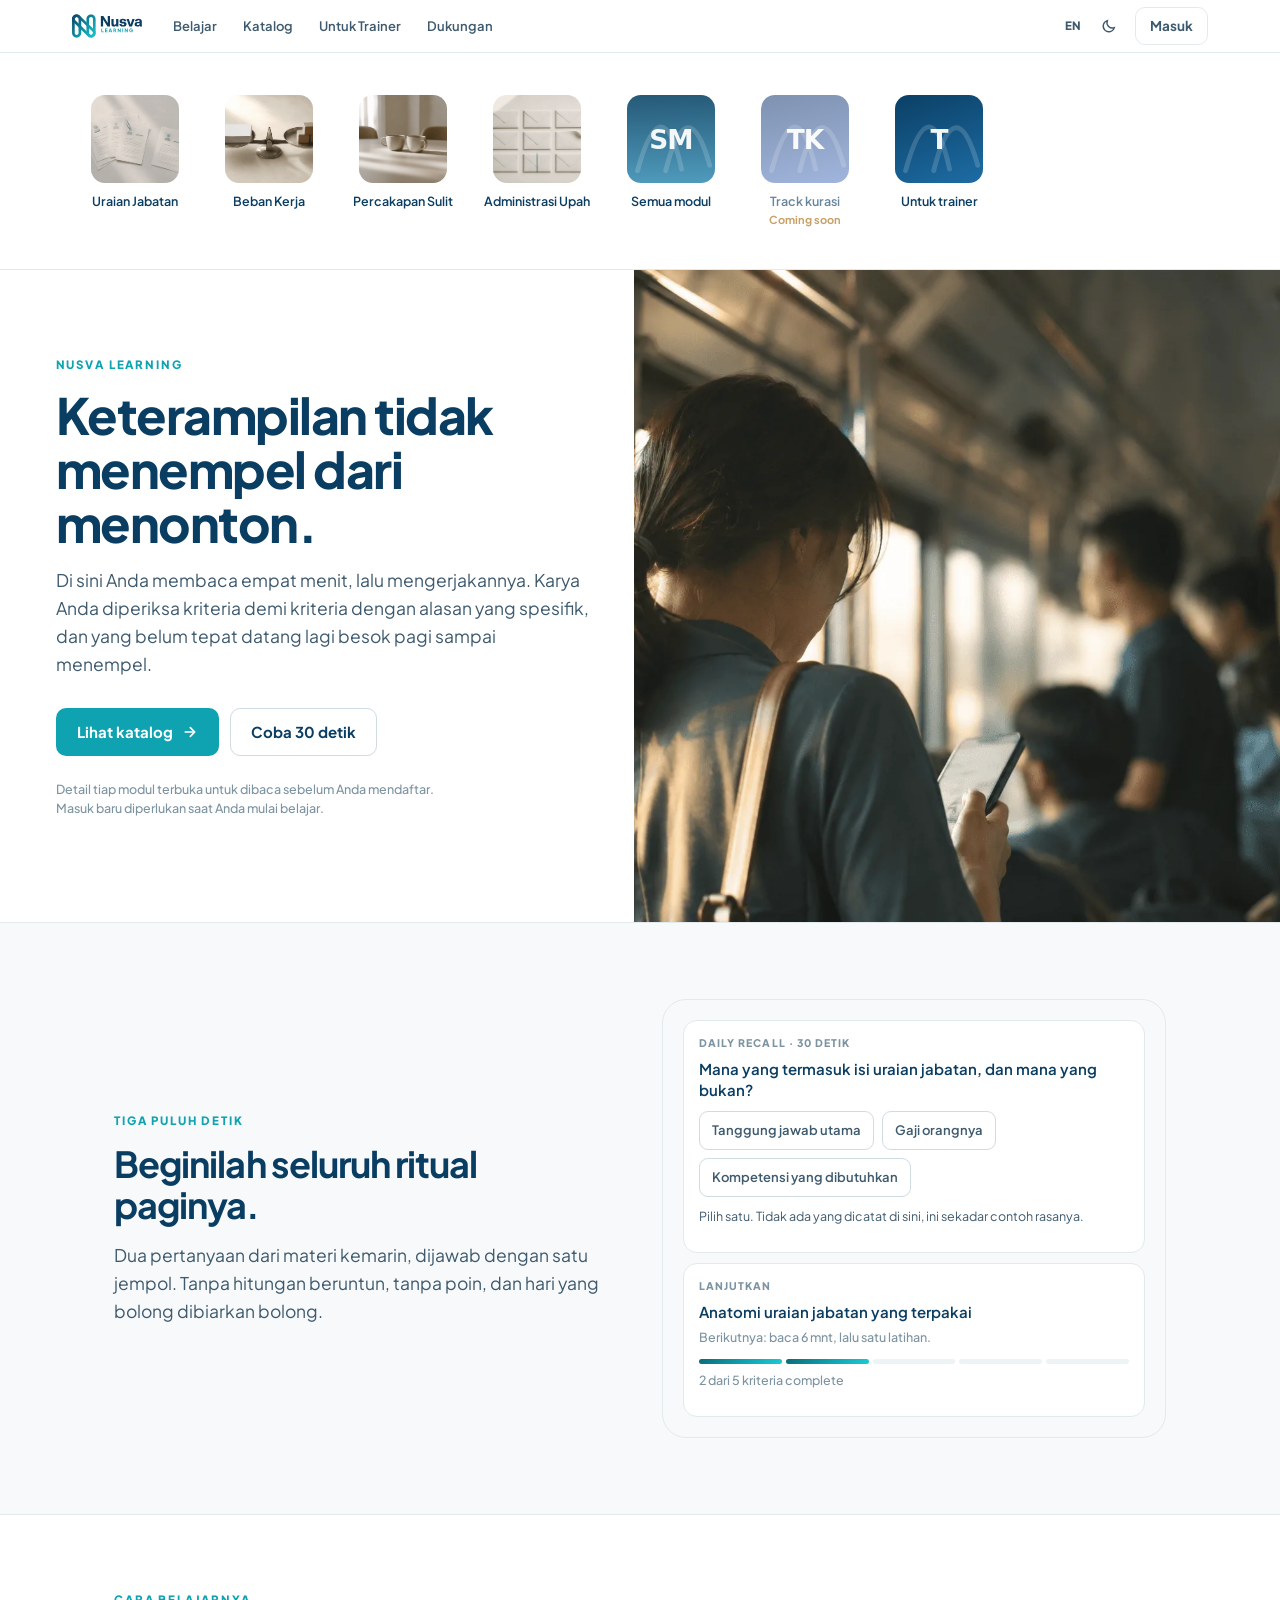
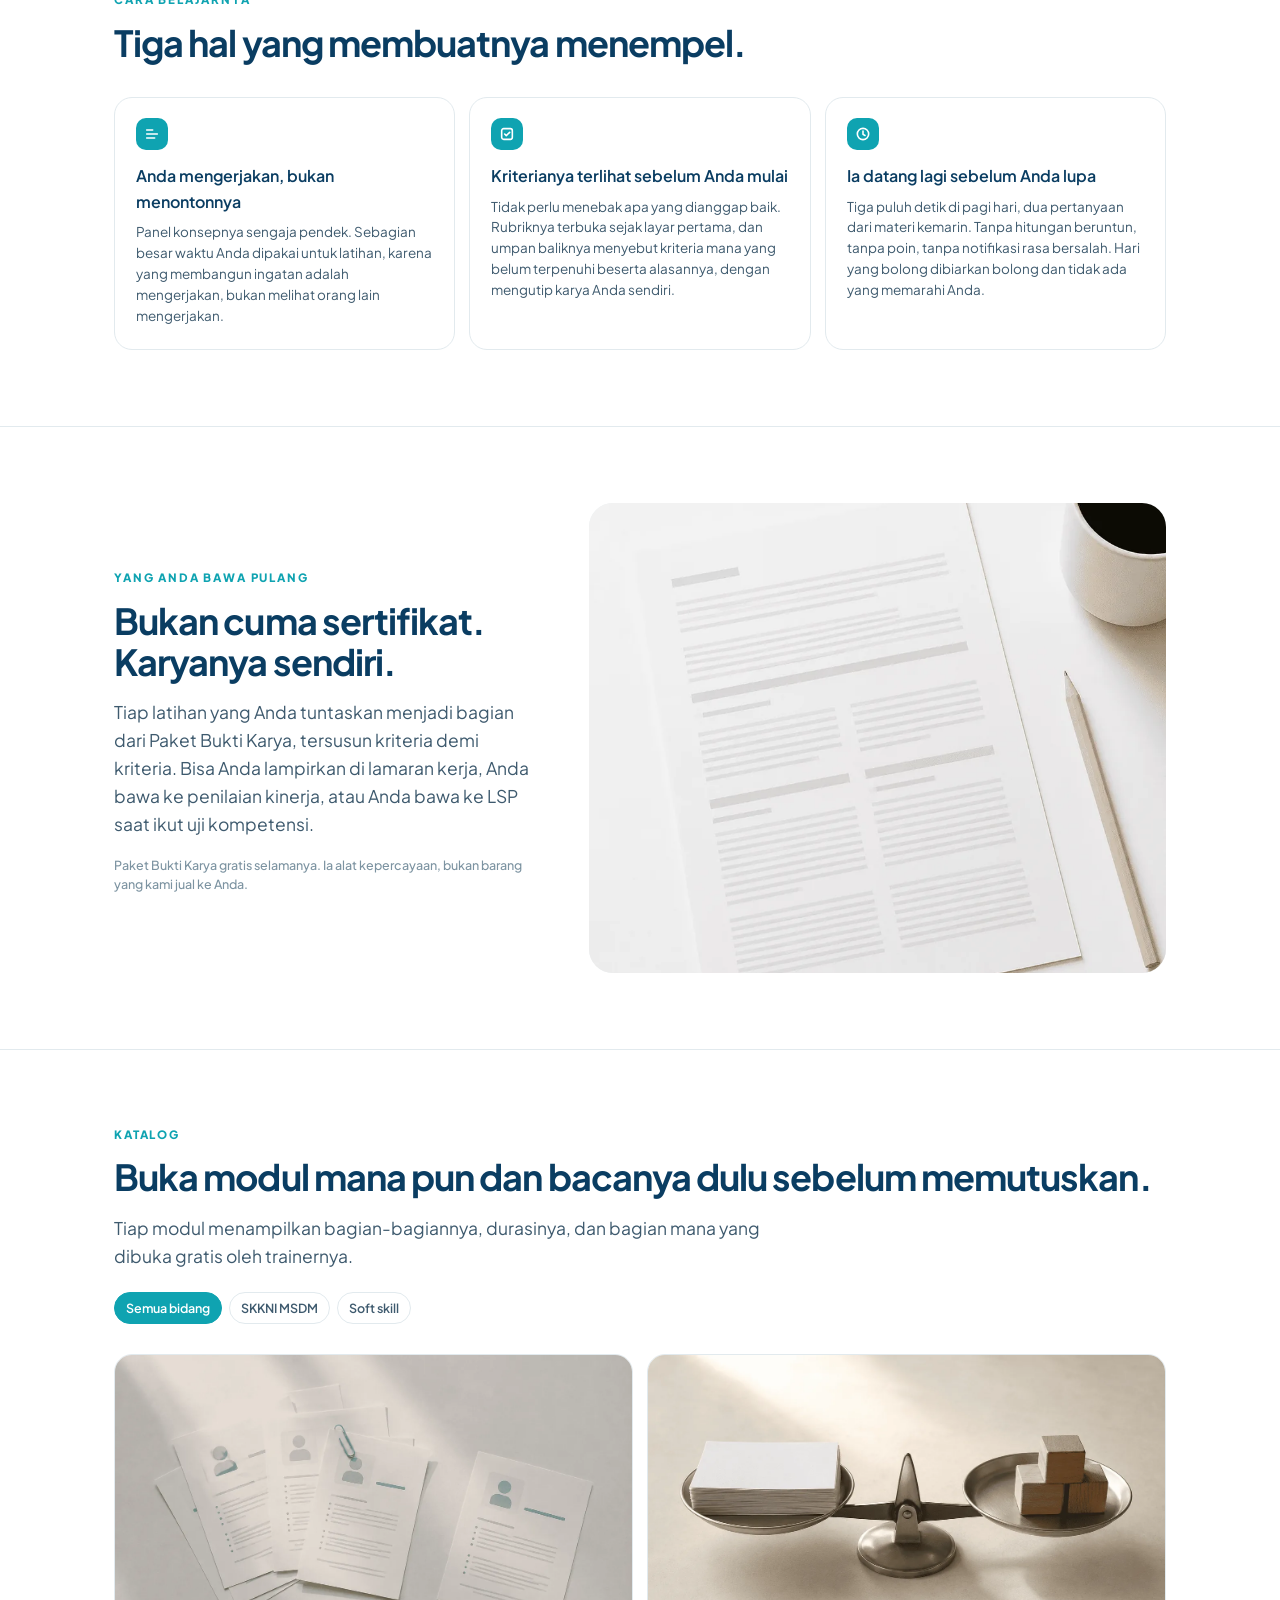
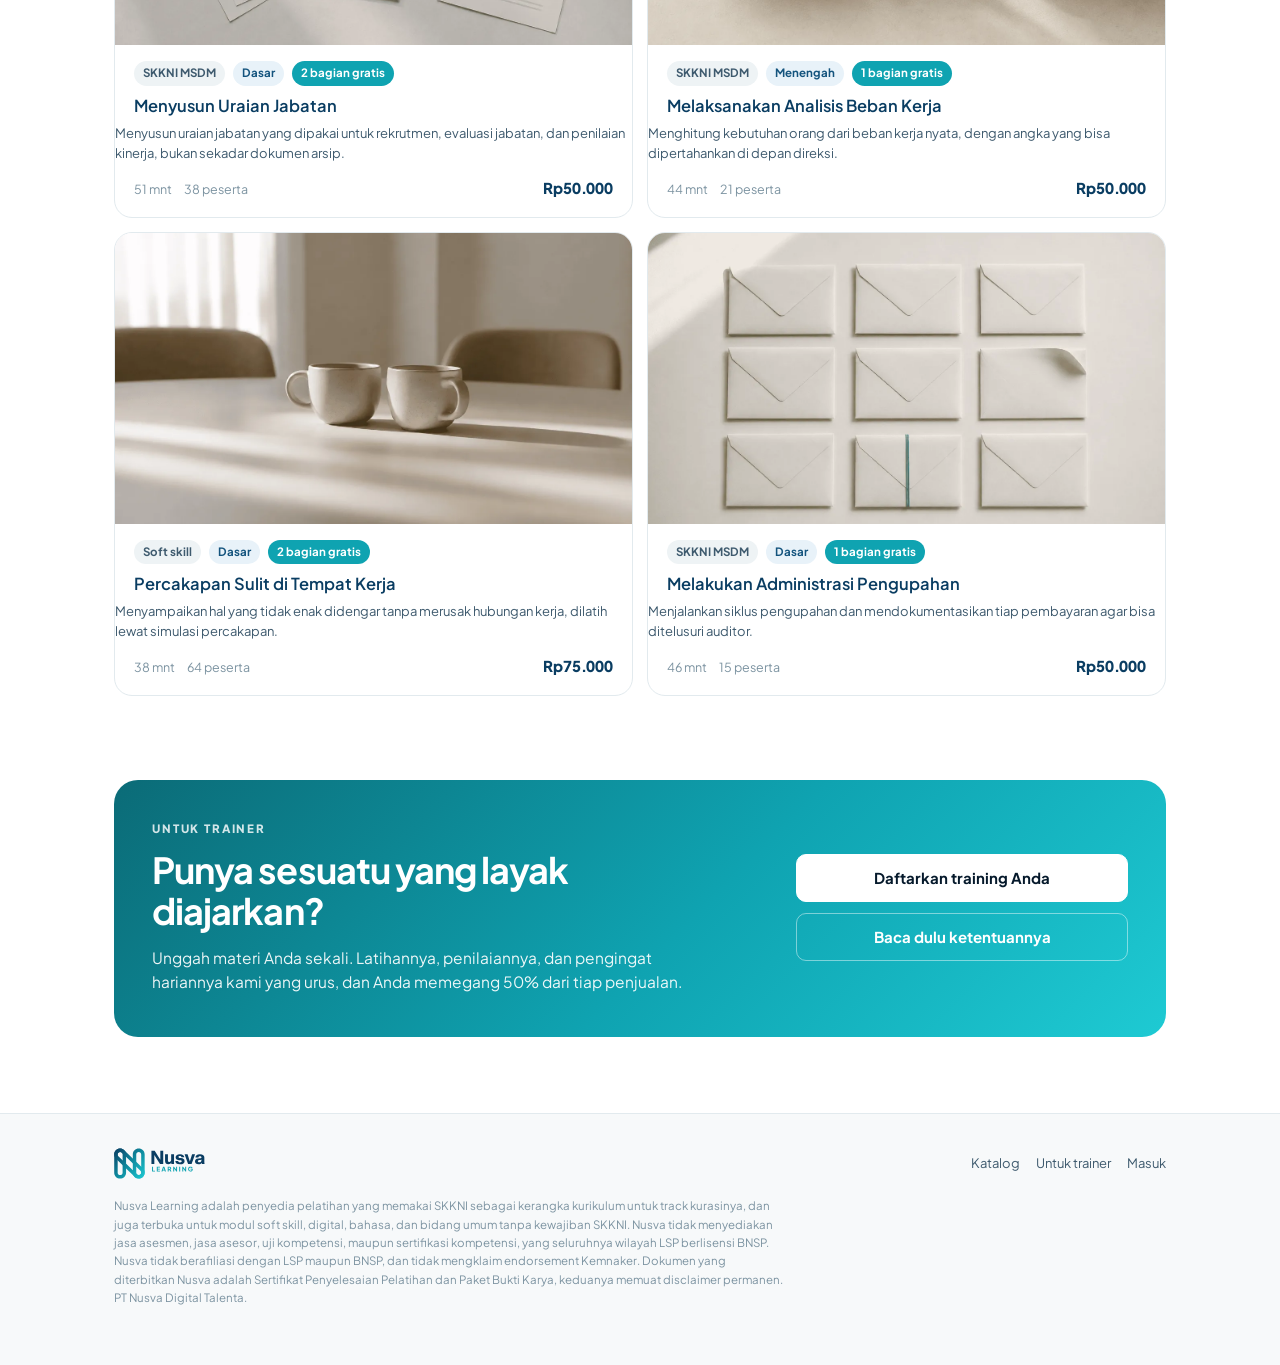
==== index.html @ 9f3d689b "Add files via upload" ====
<!doctype html>
<html lang="id" data-theme="light">
<head>
<meta charset="utf-8">
<meta name="viewport" content="width=device-width,initial-scale=1,viewport-fit=cover">
<title>Nusva Learning · Belajar dengan mengerjakan</title>
<meta name="description" content="Nusva Learning adalah tempat belajar keterampilan kerja dengan cara mengerjakannya. Latihan yang diperiksa per kriteria, pengingat harian, dan portofolio bukti karya yang bisa Anda bawa.">
<meta property="og:title" content="Nusva Learning">
<meta property="og:description" content="Belajar dengan mengerjakan, bukan menonton.">
<meta property="og:type" content="website">
<link rel="icon" href="assets/logo-color.svg">
<link rel="preload" as="font" type="font/woff2" href="assets/fonts/PlusJakartaSans-var.woff2" crossorigin>
<link rel="stylesheet" href="assets/nusva.css">
<style>
html{scroll-behavior:smooth;scroll-padding-top:80px}
section{padding:76px 0;border-top:1px solid var(--border)}
@media (max-width:700px){ section{padding:52px 0} }
.hero{padding:0;border-top:0;overflow:hidden}
.hero .in{display:grid;grid-template-columns:minmax(0,1fr) minmax(0,1.02fr);gap:0;align-items:stretch;
  max-width:none;padding:0}
.herotx{padding:86px 42px 92px;max-width:620px;margin-left:auto;width:100%}
.herofoto{position:relative;min-height:520px}
.herofoto img{position:absolute;inset:0;width:100%;height:100%;object-fit:cover;display:block}
@media (max-width:960px){
  .hero .in{grid-template-columns:1fr}
  .herotx{padding:54px 24px 44px;margin:0;max-width:none}
  .herofoto{min-height:300px;order:-1}
}
@media (max-width:560px){ .herotx{padding:40px 18px 34px} }
h1{max-width:15ch}

/* pita coba rasanya */
.coba{background:var(--surface-2)}
.coba .in{display:grid;grid-template-columns:minmax(0,1fr) minmax(0,1fr);gap:44px;align-items:center}
@media (max-width:900px){ .coba .in{grid-template-columns:1fr;gap:26px} }

/* pita artefak */
.artefak .in{display:grid;grid-template-columns:minmax(0,.85fr) minmax(0,1.15fr);gap:48px;align-items:center}
@media (max-width:900px){ .artefak .in{grid-template-columns:1fr;gap:26px} }
.artefak img{display:block;width:100%;aspect-ratio:5/4;object-fit:cover;object-position:50% 42%;
  max-height:470px;border-radius:var(--r-panel);background:var(--surface-3)}
@media (max-width:900px){ .artefak img{aspect-ratio:16/10;max-height:320px} }
.cta{display:flex;gap:11px;flex-wrap:wrap;margin-top:30px}
.akun{display:flex;gap:9px;align-items:center;font-size:13px;color:var(--ink-2)}
.akun .ini{width:30px;height:30px;border-radius:50%;background:var(--surface-3);color:var(--ink-2);
  display:grid;place-items:center;font-size:11.5px;font-weight:800;flex:none}
.akun .nm{max-width:22ch;overflow:hidden;text-overflow:ellipsis;white-space:nowrap;font-weight:var(--w-body-strong)}
@media (max-width:640px){ .akun .nm{display:none} }

/* kartu ritme di hero */
.demo{background:var(--surface-2);border:1px solid var(--border);border-radius:var(--r-panel);padding:20px}
.dcard{background:var(--surface);border:1px solid var(--border);border-radius:14px;padding:14px 15px;margin-bottom:10px}
.dcard:last-child{margin-bottom:0}
.dcard .lb{display:block;font-size:10.5px;font-weight:800;letter-spacing:.1em;text-transform:uppercase;color:var(--ink-3)}
.dcard .q{display:block;font-size:15px;font-weight:var(--w-subhead);margin-top:6px;line-height:1.4}
.dopt{display:flex;gap:8px;margin-top:11px;flex-wrap:wrap}
.dopt button{border:1px solid var(--border-strong);background:var(--surface);border-radius:9px;
  padding:8px 12px;font-size:13px;font-weight:var(--w-body-strong);color:var(--ink-2);min-height:var(--hit-compact)}
.dopt button[data-st="benar"]{background:var(--success-tint);border-color:var(--success);color:var(--success-deep)}
.dopt button[data-st="salah"]{background:var(--danger-tint);border-color:var(--danger);color:var(--danger-deep)}
.dfb{font-size:12.5px;line-height:1.5;margin-top:10px;color:var(--ink-2)}
.ring{display:flex;gap:4px;margin-top:4px}
.ring i{height:5px;flex:1;border-radius:3px;background:var(--surface-3)}
.ring i.on{background:var(--grad-pasang)}

/* tiga alasan */
.tri{display:grid;grid-template-columns:repeat(3,1fr);gap:14px;margin-top:34px}
@media (max-width:820px){ .tri{grid-template-columns:1fr} }
.tri .card{padding:20px 21px 22px}
.tri h3{margin-bottom:8px}
.tri p{font-size:13.5px;color:var(--ink-2);margin:0;line-height:1.55}
.tri .ic{width:32px;height:32px;border-radius:10px;background:var(--accent);color:#fff;
  display:grid;place-items:center;margin-bottom:13px}
.tri .ic svg{width:16px;height:16px}

/* katalog */
.kat{display:grid;grid-template-columns:repeat(2,1fr);gap:14px;margin-top:30px}
@media (max-width:820px){ .kat{grid-template-columns:1fr} }
a.mod{display:block;text-decoration:none;color:inherit;background:var(--surface);
  border:1px solid var(--border);border-radius:var(--r-card);overflow:hidden;
  transition:border-color .18s ease,transform .18s var(--spring)}
a.mod .gb{display:block;width:100%;aspect-ratio:16/9;object-fit:cover;background:var(--surface-3)}
a.mod > *:not(.gb){margin-left:19px;margin-right:19px}
a.mod .top{margin-top:16px}
a.mod .ft{margin-bottom:17px}
a.mod:hover{border-color:var(--accent);transform:translateY(-2px)}
a.mod .top{display:flex;gap:8px;align-items:center;flex-wrap:wrap;margin-bottom:9px}
a.mod h3{font-size:16.5px;font-weight:var(--w-subhead);line-height:1.35}
a.mod .rk{font-size:13px;color:var(--ink-2);margin:7px 0 0;line-height:1.5}
a.mod .ft{display:flex;gap:12px;align-items:baseline;margin-top:13px;font-size:12.5px;color:var(--ink-3)}
a.mod .ft .hrg{margin-left:auto;font-size:15px;font-weight:800;color:var(--ink);letter-spacing:-.01em}
.filter{display:flex;gap:7px;flex-wrap:wrap;margin-top:22px}
.filter button[aria-pressed="true"]{background:var(--accent);border-color:var(--accent);color:#fff}

/* pita trainer */
.pita{background:var(--grad-pasang);color:#fff;border-radius:var(--r-panel);padding:40px 38px 42px;
  display:grid;grid-template-columns:1.3fr .7fr;gap:28px;align-items:center}
@media (max-width:820px){ .pita{grid-template-columns:1fr;padding:30px 24px 32px} }
.pita h2{color:#fff;margin-top:10px;max-width:20ch}
.pita p{color:rgba(255,255,255,.92);font-size:15.5px;line-height:1.6;margin:14px 0 0;max-width:52ch}
.pita .eyebrow{color:rgba(255,255,255,.82)}
.pita .btn-secondary{background:#fff;border-color:#fff;color:var(--samudra-900)}
.pita .btn-quiet{border-color:rgba(255,255,255,.45);color:#fff}
</style>
</head>
<body>

<header id="nav"></header>
<div id="rail"></div>

<main>

<section class="hero">
  <div class="in">
    <div class="herotx">
      <span class="eyebrow" data-en="Nusva Learning">Nusva Learning</span>
      <h1 data-en="You do not learn a skill by watching one.">Keterampilan tidak menempel dari menonton.</h1>
      <p class="sub" data-en="Here you read four minutes, then you do the work. Your submission is checked criterion by criterion with a specific reason, and what you got wrong comes back tomorrow morning until it sticks.">Di sini Anda membaca empat menit, lalu mengerjakannya. Karya Anda diperiksa kriteria demi kriteria dengan alasan yang spesifik, dan yang belum tepat datang lagi besok pagi sampai menempel.</p>
      <div class="cta">
        <a class="btn btn-primary" href="#katalog">
          <span data-en="Browse the catalogue">Lihat katalog</span>
          <svg viewBox="0 0 24 24" fill="none" stroke="currentColor" stroke-width="2.6" stroke-linecap="round" stroke-linejoin="round"><path d="M5 12h13"/><path d="M12.5 5.5L19 12l-6.5 6.5"/></svg>
        </a>
        <a class="btn btn-secondary" href="#coba" data-en="Try it in 30 seconds">Coba 30 detik</a>
      </div>
      <p class="cap" style="margin-top:24px;max-width:46ch" data-en="Detail of every module is open to read before you sign up. Signing in is only needed when you start learning.">Detail tiap modul terbuka untuk dibaca sebelum Anda mendaftar. Masuk baru diperlukan saat Anda mulai belajar.</p>
    </div>
    <div class="herofoto">
      <img src="assets/foto/hero-beranda.webp" width="1536" height="1024" fetchpriority="high"
           alt="Seorang peserta membuka Nusva Learning di kereta komuter pagi hari">
    </div>
  </div>
</section>

<section class="coba" id="coba">
  <div class="wrap in">
    <div>
      <span class="eyebrow" data-en="Thirty seconds">Tiga puluh detik</span>
      <h2 data-en="This is the whole morning ritual.">Beginilah seluruh ritual paginya.</h2>
      <p class="sub" data-en="Two questions from what you read yesterday, answered with one thumb. No streaks, no points, and a blank day stays blank.">Dua pertanyaan dari materi kemarin, dijawab dengan satu jempol. Tanpa hitungan beruntun, tanpa poin, dan hari yang bolong dibiarkan bolong.</p>
    </div>
    <aside class="demo" aria-label="Contoh sapaan pagi">
      <div class="dcard">
        <span class="lb" data-en="Daily recall · 30 seconds">Daily recall · 30 detik</span>
        <span class="q" data-en="Which one belongs in a job description, and which one does not?">Mana yang termasuk isi uraian jabatan, dan mana yang bukan?</span>
        <div class="dopt">
          <button data-i="0" data-en="Main responsibilities">Tanggung jawab utama</button>
          <button data-i="1" data-en="The person salary">Gaji orangnya</button>
          <button data-i="2" data-en="Required competencies">Kompetensi yang dibutuhkan</button>
        </div>
        <p class="dfb" id="fb" data-en="Pick one. Nothing here is recorded; this is just a taste.">Pilih satu. Tidak ada yang dicatat di sini, ini sekadar contoh rasanya.</p>
      </div>
      <div class="dcard">
        <span class="lb" data-en="Continue">Lanjutkan</span>
        <span class="q" data-en="Anatomy of a job description that gets used">Anatomi uraian jabatan yang terpakai</span>
        <p class="cap" style="margin-top:6px" data-en="Next: 6 min reading, then one exercise.">Berikutnya: baca 6 mnt, lalu satu latihan.</p>
        <div class="ring" aria-hidden="true"><i class="on"></i><i class="on"></i><i></i><i></i><i></i></div>
        <p class="cap" style="margin-top:7px" data-en="2 of 5 criteria complete">2 dari 5 kriteria complete</p>
      </div>
    </aside>
  </div>
</section>

<section id="cara">
  <div class="wrap">
    <span class="eyebrow" data-en="How it works">Cara belajarnya</span>
    <h2 data-en="Three things that make it stick.">Tiga hal yang membuatnya menempel.</h2>
    <div class="tri">
      <div class="card">
        <div class="ic"><svg viewBox="0 0 24 24" fill="none" stroke="currentColor" stroke-width="2.4" stroke-linecap="round" stroke-linejoin="round"><path d="M4 6h9"/><path d="M4 12h16"/><path d="M4 18h12"/></svg></div>
        <h3 data-en="You do the work, not watch it">Anda mengerjakan, bukan menontonnya</h3>
        <p data-en="The concept panel is short on purpose. Most of your time goes to the exercise, because doing is what builds the memory, not watching someone else do it.">Panel konsepnya sengaja pendek. Sebagian besar waktu Anda dipakai untuk latihan, karena yang membangun ingatan adalah mengerjakan, bukan melihat orang lain mengerjakan.</p>
      </div>
      <div class="card">
        <div class="ic"><svg viewBox="0 0 24 24" fill="none" stroke="currentColor" stroke-width="2.4" stroke-linecap="round" stroke-linejoin="round"><rect x="4" y="4" width="16" height="16" rx="3"/><path d="M8.5 12l2.4 2.4L16 9.5"/></svg></div>
        <h3 data-en="You see the criteria before you start">Kriterianya terlihat sebelum Anda mulai</h3>
        <p data-en="No guessing what counts as good. The rubric is open from the first screen, and the feedback tells you which criterion is not met yet and why, quoting your own work.">Tidak perlu menebak apa yang dianggap baik. Rubriknya terbuka sejak layar pertama, dan umpan baliknya menyebut kriteria mana yang belum terpenuhi beserta alasannya, dengan mengutip karya Anda sendiri.</p>
      </div>
      <div class="card">
        <div class="ic"><svg viewBox="0 0 24 24" fill="none" stroke="currentColor" stroke-width="2.4" stroke-linecap="round" stroke-linejoin="round"><circle cx="12" cy="12" r="8.5"/><path d="M12 7.5v5l3 1.8"/></svg></div>
        <h3 data-en="It comes back before you forget">Ia datang lagi sebelum Anda lupa</h3>
        <p data-en="Thirty seconds in the morning, two questions from yesterday. No streaks, no points, no guilt notifications. A blank day stays blank and nothing scolds you.">Tiga puluh detik di pagi hari, dua pertanyaan dari materi kemarin. Tanpa hitungan beruntun, tanpa poin, tanpa notifikasi rasa bersalah. Hari yang bolong dibiarkan bolong dan tidak ada yang memarahi Anda.</p>
      </div>
    </div>
  </div>
</section>

<section class="artefak">
  <div class="wrap in">
    <div>
      <span class="eyebrow" data-en="What you take with you">Yang Anda bawa pulang</span>
      <h2 data-en="Not a certificate alone. The work itself.">Bukan cuma sertifikat. Karyanya sendiri.</h2>
      <p class="sub" data-en="Every exercise you finish becomes part of an Evidence Portfolio, arranged criterion by criterion. You can attach it to a job application, bring it to a performance review, or take it to an LSP when you sit for competency assessment.">Tiap latihan yang Anda tuntaskan menjadi bagian dari Paket Bukti Karya, tersusun kriteria demi kriteria. Bisa Anda lampirkan di lamaran kerja, Anda bawa ke penilaian kinerja, atau Anda bawa ke LSP saat ikut uji kompetensi.</p>
      <p class="cap" style="margin-top:18px;max-width:46ch" data-en="The portfolio is free forever. It is a trust instrument, not a product we sell you.">Paket Bukti Karya gratis selamanya. Ia alat kepercayaan, bukan barang yang kami jual ke Anda.</p>
    </div>
    <img src="assets/foto/artefak.webp" width="900" height="1200" loading="lazy"
         alt="Satu dokumen hasil latihan tercetak di atas meja">
  </div>
</section>

<section id="katalog">
  <div class="wrap">
    <span class="eyebrow" data-en="Catalogue">Katalog</span>
    <h2 data-en="Open any module and read it before you decide.">Buka modul mana pun dan bacanya dulu sebelum memutuskan.</h2>
    <p class="sub" data-en="Every module shows its parts, its length, and which parts the trainer opened for free.">Tiap modul menampilkan bagian-bagiannya, durasinya, dan bagian mana yang dibuka gratis oleh trainernya.</p>
    <div class="filter" id="filter"></div>
    <div class="kat" id="kat"></div>
  </div>
</section>

<section id="trainer" style="border-top:0;padding-top:8px">
  <div class="wrap">
    <div class="pita">
      <div>
        <span class="eyebrow" data-en="For trainers">Untuk trainer</span>
        <h2 data-en="Have something worth teaching?">Punya sesuatu yang layak diajarkan?</h2>
        <p data-en="Upload your material once. The exercises, the marking, and the daily reminders are ours to handle, and you keep 50% of every sale.">Unggah materi Anda sekali. Latihannya, penilaiannya, dan pengingat hariannya kami yang urus, dan Anda memegang 50% dari tiap penjualan.</p>
      </div>
      <div class="cta" style="margin-top:0;flex-direction:column;align-items:stretch">
        <a class="btn btn-secondary" href="masuk.html?peran=trainer&amp;next=trainer/modul.html" data-en="Register your training">Daftarkan training Anda</a>
        <a class="btn btn-quiet" href="trainer.html" data-en="Read the details first">Baca dulu ketentuannya</a>
      </div>
    </div>
  </div>
</section>

</main>

<footer class="site">
  <div class="wrap">
    <div class="fnav">
      <a class="lockup" href="index.html" aria-label="Nusva Learning">
        <img class="c" src="assets/logo-color.svg" alt="Nusva Learning">
        <img class="w" src="assets/logo-white.svg" alt="Nusva Learning">
      </a>
      <span class="sp"></span>
      <a href="#katalog" data-en="Catalogue">Katalog</a>
      <a href="trainer.html" data-en="For trainers">Untuk trainer</a>
      <a href="masuk.html" data-en="Sign in">Masuk</a>
    </div>
    <p class="legal" data-en="Nusva Learning is a training provider using SKKNI as a curriculum framework for its curated tracks, and is also open to soft skill, digital, language, and general modules with no SKKNI obligation. Nusva does not provide assessment services, assessors, competency testing, or competency certification, all of which belong to BNSP licensed LSPs. Nusva is not affiliated with any LSP or with BNSP, and claims no Kemnaker endorsement. Documents issued by Nusva are a Training Completion Certificate and an Evidence Portfolio, both carrying a permanent disclaimer. PT Nusva Digital Talenta.">Nusva Learning adalah penyedia pelatihan yang memakai SKKNI sebagai kerangka kurikulum untuk track kurasinya, dan juga terbuka untuk modul soft skill, digital, bahasa, dan bidang umum tanpa kewajiban SKKNI. Nusva tidak menyediakan jasa asesmen, jasa asesor, uji kompetensi, maupun sertifikasi kompetensi, yang seluruhnya wilayah LSP berlisensi BNSP. Nusva tidak berafiliasi dengan LSP maupun BNSP, dan tidak mengklaim endorsement Kemnaker. Dokumen yang diterbitkan Nusva adalah Sertifikat Penyelesaian Pelatihan dan Paket Bukti Karya, keduanya memuat disclaimer permanen. PT Nusva Digital Talenta.</p>
  </div>
</footer>

<script type="module">
import { pasangKepala, pasangAkun, T, rp, nf, KATALOG } from './assets/app.js';
import { pasangNav, pasangRail } from './assets/nav.js';
import { sampulCadangan } from './assets/sampul.js';

pasangNav({ prefix:'' });
pasangKepala();
pasangAkun(document.getElementById('aakun'));

/* rail jajaran: modul teratas plus jalur yang belum jadi, ditandai jujur */
function gambarRail(){
  pasangRail('rail', KATALOG.slice(0,4).map(m => ({
    h:'modul.html?m='+m.slug, judul:m.pendek||m.judul,
    gambar:'<img src="'+(m.sampul||sampulCadangan(m.judul,m.slug,180,180))+'" alt="">'
  })).concat([
    { h:'index.html#katalog', judul:T('Semua modul','All modules'),
      gambar:'<img src="'+sampulCadangan('Semua Modul','katalog',180,180)+'" alt="">' },
    { h:'#', judul:T('Track kurasi','Curated tracks'), tag:'Coming soon', soon:true,
      gambar:'<img src="'+sampulCadangan('Track Kurasi','track',180,180)+'" alt="">' },
    { h:'trainer.html', judul:T('Untuk trainer','For trainers'),
      gambar:'<img src="'+sampulCadangan('Untuk Trainer','trainer',180,180)+'" alt="">' }
  ]), '');
}

/* ---------- contoh retrieval di hero ---------- */
const BENAR=[0,2];
document.querySelectorAll('.dopt button').forEach(b=>{
  b.addEventListener('click',()=>{
    const i=+b.dataset.i, ok=BENAR.includes(i);
    b.dataset.st = ok ? 'benar' : 'salah';
    document.getElementById('fb').textContent = ok
      ? T('Tepat. Uraian jabatan menjelaskan pekerjaannya, bukan orangnya.',
          'Right. A job description describes the job, not the person.')
      : T('Belum. Gaji melekat pada orang dan struktur upah, bukan pada uraian jabatannya.',
          'Not yet. Salary attaches to the person and the pay structure, not to the job description.');
  });
});

/* ---------- katalog ---------- */
let saring='semua';
const bidangUnik=()=>['semua',...new Set(KATALOG.map(m=>m.bidang))];
function gambarFilter(){
  const box=document.getElementById('filter'); box.innerHTML='';
  bidangUnik().forEach(b=>{
    const el=document.createElement('button');
    el.className='chip'; el.setAttribute('aria-pressed',String(b===saring));
    el.textContent = b==='semua' ? T('Semua bidang','All fields') : b;
    el.onclick=()=>{ saring=b; gambarFilter(); gambarKatalog(); };
    box.appendChild(el);
  });
}
function gambarKatalog(){
  const box=document.getElementById('kat'); box.innerHTML='';
  KATALOG.filter(m=>saring==='semua'||m.bidang===saring).forEach(m=>{
    const buka=m.bagian.filter(b=>b.buka).length;
    const a=document.createElement('a');
    a.className='mod'; a.href='modul.html?m='+m.slug;
    a.innerHTML=
      '<img class="gb" alt="" src="'+(m.sampul||sampulCadangan(m.judul,m.slug,640,400))+'">'+
      '<span class="top">'+
        '<span class="badge mut">'+m.bidang+'</span>'+
        '<span class="badge info">'+m.tingkat+'</span>'+
        (buka?'<span class="badge acc">'+T(buka+' bagian gratis',buka+' free parts')+'</span>':'')+
      '</span>'+
      '<h3></h3><p class="rk"></p>'+
      '<span class="ft"><span>'+nf(m.menit)+' '+T('mnt','min')+'</span>'+
      '<span>'+nf(m.peserta)+' '+T('peserta','learners')+'</span>'+
      '<span class="hrg num">'+rp(m.harga)+'</span></span>';
    a.querySelector('h3').textContent=m.judul;
    a.querySelector('.rk').textContent=m.ringkas;
    box.appendChild(a);
  });
}
document.addEventListener('nusva:bahasa',()=>{ gambarFilter(); gambarKatalog(); gambarRail(); });
gambarFilter(); gambarKatalog(); gambarRail();
</script>
</body>
</html>
---- assets/nusva.css ----
/* NUSVA Learning · lapisan bersama
   Token mengikuti Nusva Design System v1.2, aksen produk Learning (Laguna).
   Komponen hanya boleh mengonsumsi token semantik di bawah ini. */

@font-face{
  font-family:'Plus Jakarta Sans';
  font-style:normal;
  font-weight:200 800;
  font-display:swap;
  src:url('fonts/PlusJakartaSans-var.woff2') format('woff2');
}

:root{
  --samudra-500:#0A3D62;--samudra-900:#05192B;--laguna-500:#0FA3B1;--kristal-500:#1ECAD3;
  --bg:#FFFFFF;--surface:#FFFFFF;--surface-2:#F7F9FA;--surface-3:#EEF3F5;
  --border:#E2EAEE;--border-strong:#CFDCE2;--ink:#0A3D62;--ink-2:#3E5A6E;--ink-3:#7C93A1;
  --focus:#14A7B0;--accent:#0FA3B1;
  --success:#1E9E6A;--success-tint:#E7F6EF;--success-deep:#15784F;
  --warning:#D9920E;--warning-tint:#FDF3E0;--warning-deep:#A8680C;
  --danger:#C8382F;--danger-tint:#FBECEA;--danger-deep:#A93A2D;
  --info:#1E6FA8;--info-tint:#E8F2F9;--info-deep:#14547E;

  --w-heading:650;--w-subhead:600;--w-body-strong:600;--w-caption:500;--ls-heading:-.015em;
  --fs-ui:15px;--lh-ui:1.6;
  --r-control:10px;--r-field:12px;--r-card:18px;--r-panel:24px;
  --hit-min:44px;--hit-compact:36px;
  --spring:cubic-bezier(.30,1.08,.35,1);
  --grad-pasang:linear-gradient(135deg,#0B6B77 0%,#0FA3B1 55%,#1ECAD3 100%);
  --wrap:1100px;--nav:64px;
}
html[data-theme="dark"]{
  --bg:#071018;--surface:#0D1B26;--surface-2:#122430;--surface-3:#17303E;
  --border:#1D3C4C;--border-strong:#275063;--ink:#FFFFFF;--ink-2:#D6E4EC;--ink-3:#A3BBC7;
  --success-tint:#0D2A1E;--warning-tint:#2A1F09;--danger-tint:#2A1210;--info-tint:#0C2436;
  --success-deep:#63D3A2;--warning-deep:#F0BC5E;--danger-deep:#F0928A;--info-deep:#7FC0EC;
}

*{box-sizing:border-box}
html,body{margin:0;padding:0}
body{background:var(--bg);color:var(--ink);
  font-family:'Plus Jakarta Sans',system-ui,-apple-system,sans-serif;
  font-size:var(--fs-ui);line-height:var(--lh-ui);-webkit-font-smoothing:antialiased}
:focus-visible{outline:2px solid var(--focus);outline-offset:3px;border-radius:8px}
button,input,textarea,select{font:inherit;color:inherit}
button{cursor:pointer}
img,svg{max-width:100%}
a{color:var(--accent)}
.num{font-variant-numeric:tabular-nums}
.wrap{width:100%;max-width:var(--wrap);margin:0 auto;padding:0 24px}
@media (max-width:560px){ .wrap{padding:0 18px} }
.sr{position:absolute;width:1px;height:1px;padding:0;margin:-1px;overflow:hidden;clip:rect(0 0 0 0);white-space:nowrap;border:0}

/* ---------- lockup ---------- */
.lockup{display:inline-flex;align-items:center;flex:none;text-decoration:none}
.lockup img{height:31px;width:92px;display:block}
.lockup .w{display:none}
html[data-theme="dark"] .lockup .c{display:none}
html[data-theme="dark"] .lockup .w{display:block}
@media (max-width:480px){ .lockup img{height:26px;width:77px} }

/* ---------- tombol ---------- */
.btn{min-height:var(--hit-min);border-radius:var(--r-control);border:1px solid transparent;
  font-weight:700;font-size:15px;padding:11px 20px;display:inline-flex;align-items:center;
  justify-content:center;gap:9px;text-decoration:none;
  transition:transform .18s var(--spring),filter .18s ease}
.btn:active{transform:scale(.985)}
.btn:disabled{opacity:.5;cursor:not-allowed}
.btn-primary{background:var(--accent);color:#fff}
.btn-primary:hover{filter:brightness(1.06)}
.btn-secondary{background:var(--surface);border-color:var(--border-strong);color:var(--ink)}
.btn-quiet{background:transparent;border-color:var(--border);color:var(--ink-2)}
.btn-google{background:var(--surface);border-color:var(--border-strong);color:var(--ink);width:100%}
.btn.sm{min-height:var(--hit-compact);font-size:13.5px;padding:7px 14px}
.btn.full{width:100%}
.btn svg{width:16px;height:16px;flex:none}

/* ---------- chip kecil ---------- */
.chip{min-height:32px;padding:5px 11px;border-radius:999px;border:1px solid var(--border);
  background:transparent;color:var(--ink-2);font-size:12.5px;font-weight:var(--w-body-strong)}

/* ---------- kepala halaman ---------- */
.nav{position:sticky;top:0;z-index:40;height:var(--nav);display:flex;align-items:center;gap:12px;
  padding:0 24px;background:var(--surface);border-bottom:1px solid var(--border)}
@media (max-width:560px){ .nav{padding:0 16px;gap:8px} }
.nav .sp{flex:1}
.navlinks{display:flex;gap:2px}
.navlinks a{font-size:13.5px;font-weight:var(--w-body-strong);color:var(--ink-2);
  text-decoration:none;padding:7px 11px;border-radius:9px}
.navlinks a:hover{background:var(--surface-2);color:var(--ink)}
@media (max-width:820px){ .navlinks{display:none} }

/* ---------- tipografi umum ---------- */
.eyebrow{font-size:11.5px;font-weight:800;letter-spacing:.16em;text-transform:uppercase;
  color:var(--accent);display:block}
h1{font-size:clamp(31px,5vw,50px);font-weight:750;letter-spacing:-.03em;line-height:1.08;margin:14px 0 0}
h2{font-size:clamp(24px,3.6vw,36px);font-weight:700;letter-spacing:-.026em;line-height:1.15;margin:12px 0 0}
h3{font-size:16px;font-weight:var(--w-subhead);margin:0}
.sub{font-size:clamp(15.5px,1.5vw,17.5px);color:var(--ink-2);line-height:1.6;margin:16px 0 0;max-width:54ch}
.cap{font-size:12.5px;color:var(--ink-3);font-weight:var(--w-caption);line-height:1.5}

/* ---------- kartu ---------- */
.card{background:var(--surface);border:1px solid var(--border);border-radius:var(--r-card);overflow:hidden}
.pad{padding:20px 21px 21px}

/* ---------- badge ---------- */
.badge{display:inline-flex;gap:5px;align-items:center;font-size:11.5px;font-weight:700;
  border-radius:999px;padding:3px 9px;white-space:nowrap}
.badge svg{width:11px;height:11px}
.badge.ok{background:var(--success-tint);color:var(--success-deep)}
.badge.warn{background:var(--warning-tint);color:var(--warning-deep)}
.badge.info{background:var(--info-tint);color:var(--info-deep)}
.badge.mut{background:var(--surface-3);color:var(--ink-2)}
.badge.acc{background:var(--accent);color:#fff}

/* ---------- catatan ---------- */
.note{display:flex;gap:9px;align-items:flex-start;font-size:12.5px;line-height:1.5;
  border-radius:11px;padding:11px 13px}
.note svg{width:14px;height:14px;flex:none;margin-top:3px}
.note.info{background:var(--info-tint);color:var(--info-deep)}
.note.ok{background:var(--success-tint);color:var(--success-deep)}
.note.warn{background:var(--warning-tint);color:var(--warning-deep)}
.note.err{background:var(--danger-tint);color:var(--danger-deep)}
.note b{font-weight:700}

/* ---------- form ---------- */
label.f{display:block;font-size:12.5px;font-weight:var(--w-body-strong);color:var(--ink-2);margin-bottom:6px}
input.f,select.f,textarea.f{width:100%;min-height:var(--hit-min);border-radius:var(--r-field);
  border:1px solid var(--border-strong);background:var(--surface);padding:10px 13px;font-size:15px}
input.f:focus,select.f:focus,textarea.f:focus{border-color:var(--accent)}

/* ---------- state ---------- */
.skel{background:linear-gradient(90deg,var(--surface-3) 25%,var(--surface-2) 50%,var(--surface-3) 75%);
  background-size:200% 100%;animation:nsh 1.3s linear infinite;border-radius:8px}
@keyframes nsh{0%{background-position:200% 0}100%{background-position:-200% 0}}

/* ---------- toast ---------- */
.toast{position:fixed;left:50%;bottom:24px;transform:translate(-50%,14px);
  background:var(--samudra-900);color:#fff;font-size:13.5px;font-weight:600;padding:11px 17px;
  border-radius:12px;opacity:0;pointer-events:none;z-index:60;max-width:88%;text-align:center;
  transition:opacity .2s ease,transform .2s var(--spring)}
.toast.on{opacity:1;transform:translate(-50%,0)}

/* ---------- footer ---------- */
footer.site{padding:34px 0 46px;border-top:1px solid var(--border);background:var(--surface-2)}
.fnav{display:flex;gap:16px;flex-wrap:wrap;align-items:center;font-size:13px;color:var(--ink-2)}
.fnav a{color:var(--ink-2);text-decoration:none}
.fnav a:hover{color:var(--ink)}
.fnav .sp{flex:1}
.legal{font-size:11.5px;color:var(--ink-3);line-height:1.6;margin-top:18px;max-width:84ch}

@media (prefers-reduced-motion:reduce){ *{animation:none!important;transition:none!important} html{scroll-behavior:auto} }

/* ================= halaman trainer (dipakai dashboard dan modul) ================= */
.tnav{position:sticky;top:0;z-index:40;height:var(--nav);display:flex;align-items:center;gap:12px;
  padding:0 22px;background:var(--surface);border-bottom:1px solid var(--border)}
@media (max-width:600px){ .tnav{padding:0 14px;gap:8px} }
.tnav .sp{flex:1}
.tlinks{display:flex;gap:2px}
.tlinks a{font-size:13.5px;font-weight:var(--w-body-strong);color:var(--ink-2);text-decoration:none;
  padding:7px 11px;border-radius:9px}
.tlinks a:hover{background:var(--surface-2);color:var(--ink)}
.tlinks a[aria-current="page"]{background:var(--surface-3);color:var(--ink)}
@media (max-width:600px){ .tlinks{display:none} }
.simpan{font-size:11.5px;color:var(--ink-3);font-weight:var(--w-caption);white-space:nowrap}
@media (max-width:760px){ .simpan{display:none} }

.whoWrap{display:flex;gap:10px;align-items:center;min-width:0}
.whoWrap .who{font-size:12px;color:var(--ink-3);font-weight:var(--w-caption);text-align:right;
  line-height:1.3;min-width:0}
.whoWrap .who b{display:block;font-size:13px;color:var(--ink-2);font-weight:var(--w-body-strong);
  overflow:hidden;text-overflow:ellipsis;white-space:nowrap;max-width:22ch}
@media (max-width:700px){ .whoWrap .who{display:none} }
.ava{position:relative;width:38px;height:38px;flex:none}
.ava .ph{width:38px;height:38px;border-radius:50%;overflow:hidden;background:var(--surface-3);
  border:1px solid var(--border);display:grid;place-items:center;font-size:13px;font-weight:800;color:var(--ink-2)}
.ava .ph img{width:100%;height:100%;object-fit:cover;display:block}
.ava .edit{position:absolute;right:-3px;bottom:-3px;width:18px;height:18px;border-radius:50%;
  border:1.5px solid var(--surface);background:var(--accent);color:#fff;display:grid;place-items:center;padding:0}
.ava .edit svg{width:9px;height:9px}
.ava input[type=file]{display:none}
.ava.drop .ph{border-color:var(--accent);box-shadow:0 0 0 3px rgba(15,163,177,.18)}

.pita-pratinjau{display:flex;gap:10px;align-items:center;padding:9px 22px;font-size:12.5px;
  background:var(--warning-tint);color:var(--warning-deep);border-bottom:1px solid var(--border)}
.pita-pratinjau svg{width:14px;height:14px;flex:none}
.pita-pratinjau span{flex:1;line-height:1.4}
@media (max-width:600px){ .pita-pratinjau{padding:9px 14px} }

/* ================= navigasi bersama (bar tipis + panel penuh lebar) ================= */
.anav{position:sticky;top:0;z-index:50;background:color-mix(in srgb,var(--surface) 92%,transparent);
  backdrop-filter:saturate(180%) blur(18px);border-bottom:1px solid var(--border)}
.abar{max-width:1180px;margin:0 auto;height:52px;display:flex;align-items:center;gap:4px;padding:0 22px}
@media (max-width:600px){ .abar{padding:0 14px} }
.alogo{display:flex;align-items:center;flex:none;margin-right:14px}
.alogo img{height:24px;width:71px;display:block}
.alogo .w{display:none}
html[data-theme="dark"] .alogo .c{display:none}
html[data-theme="dark"] .alogo .w{display:block}
.amenu{display:flex;gap:2px;min-width:0;overflow-x:auto;scrollbar-width:none}
.amenu::-webkit-scrollbar{display:none}
.atop{background:transparent;border:0;padding:7px 12px;border-radius:8px;white-space:nowrap;
  font-size:13px;font-weight:var(--w-body-strong);color:var(--ink-2)}
.atop:hover{color:var(--ink)}
.atop[aria-expanded="true"]{color:var(--ink);background:var(--surface-2)}
.abar .asp{flex:1}
.aico{background:transparent;border:0;width:32px;height:32px;border-radius:8px;color:var(--ink-2);
  display:grid;place-items:center;font-size:11.5px;font-weight:800;flex:none}
.aico:hover{background:var(--surface-2);color:var(--ink)}
.aico svg{width:16px;height:16px}
.aakun{display:flex;align-items:center;gap:8px;margin-left:6px;flex:none}
.aakun .ini{width:28px;height:28px;border-radius:50%;background:var(--surface-3);color:var(--ink-2);
  display:grid;place-items:center;font-size:11px;font-weight:800}

.apanel{border-top:1px solid var(--border);background:var(--surface);animation:apop .22s var(--spring)}
@keyframes apop{from{opacity:0;transform:translateY(-6px)}to{opacity:1;transform:none}}
.apanel-in{max-width:1180px;margin:0 auto;padding:34px 22px 46px;display:grid;
  grid-template-columns:minmax(0,1.1fr) minmax(0,1fr);gap:40px}
@media (max-width:760px){ .apanel-in{grid-template-columns:1fr;gap:26px;padding:24px 18px 32px} }
.ahd{display:block;font-size:12px;color:var(--ink-3);font-weight:var(--w-caption);margin-bottom:14px}
.abesar{display:flex;align-items:baseline;gap:9px;font-size:clamp(21px,2.4vw,26px);font-weight:600;
  letter-spacing:-.02em;color:var(--ink);text-decoration:none;padding:5px 0;line-height:1.35}
.abesar:hover{color:var(--accent)}
.akecil{display:flex;align-items:baseline;gap:8px;font-size:13px;font-weight:var(--w-body-strong);
  color:var(--ink-2);text-decoration:none;padding:5px 0}
.akecil:hover{color:var(--ink)}
.asoon{opacity:.62;cursor:default;pointer-events:none}
.asoonl{font-style:normal;font-size:10px;font-weight:800;letter-spacing:.08em;text-transform:uppercase;
  background:var(--surface-3);color:var(--ink-3);border-radius:5px;padding:2px 6px;flex:none}
.atirai{position:fixed;inset:0;z-index:-1;background:rgba(5,25,43,.28)}
html.anav-buka .anav{background:var(--surface);backdrop-filter:none}
html.anav-buka{overflow:hidden}

/* rail thumbnail */
.arail{border-bottom:1px solid var(--border);background:var(--surface)}
.arail-in{max-width:1180px;margin:0 auto;padding:34px 22px 30px;display:flex;gap:8px;
  overflow-x:auto;scrollbar-width:none}
.arail-in::-webkit-scrollbar{display:none}
.aitem{flex:0 0 auto;width:126px;text-decoration:none;color:var(--ink);text-align:center;
  padding:8px 6px 10px;border-radius:14px}
.aitem:hover{background:var(--surface-2)}
.ath{display:grid;place-items:center;height:88px;margin-bottom:10px}
.ath img,.ath svg{width:88px;height:88px;object-fit:cover;border-radius:14px;display:block}
.atx{display:block;font-size:12.5px;font-weight:var(--w-body-strong);line-height:1.3}
.atag{display:block;font-style:normal;font-size:11px;font-weight:700;color:var(--warning-deep);margin-top:2px}
@media (max-width:600px){ .arail-in{padding:22px 14px 20px} .aitem{width:104px} .ath{height:70px} }

/* penanda fitur belum jadi, dipakai di badan halaman */
.soon{display:inline-flex;gap:5px;align-items:center;font-size:10.5px;font-weight:800;letter-spacing:.08em;
  text-transform:uppercase;background:var(--surface-3);color:var(--ink-3);border-radius:6px;padding:3px 7px}
.kunci{position:relative}
.kunci::after{content:"";position:absolute;inset:0;border-radius:inherit;background:var(--surface);opacity:.55;
  pointer-events:none}
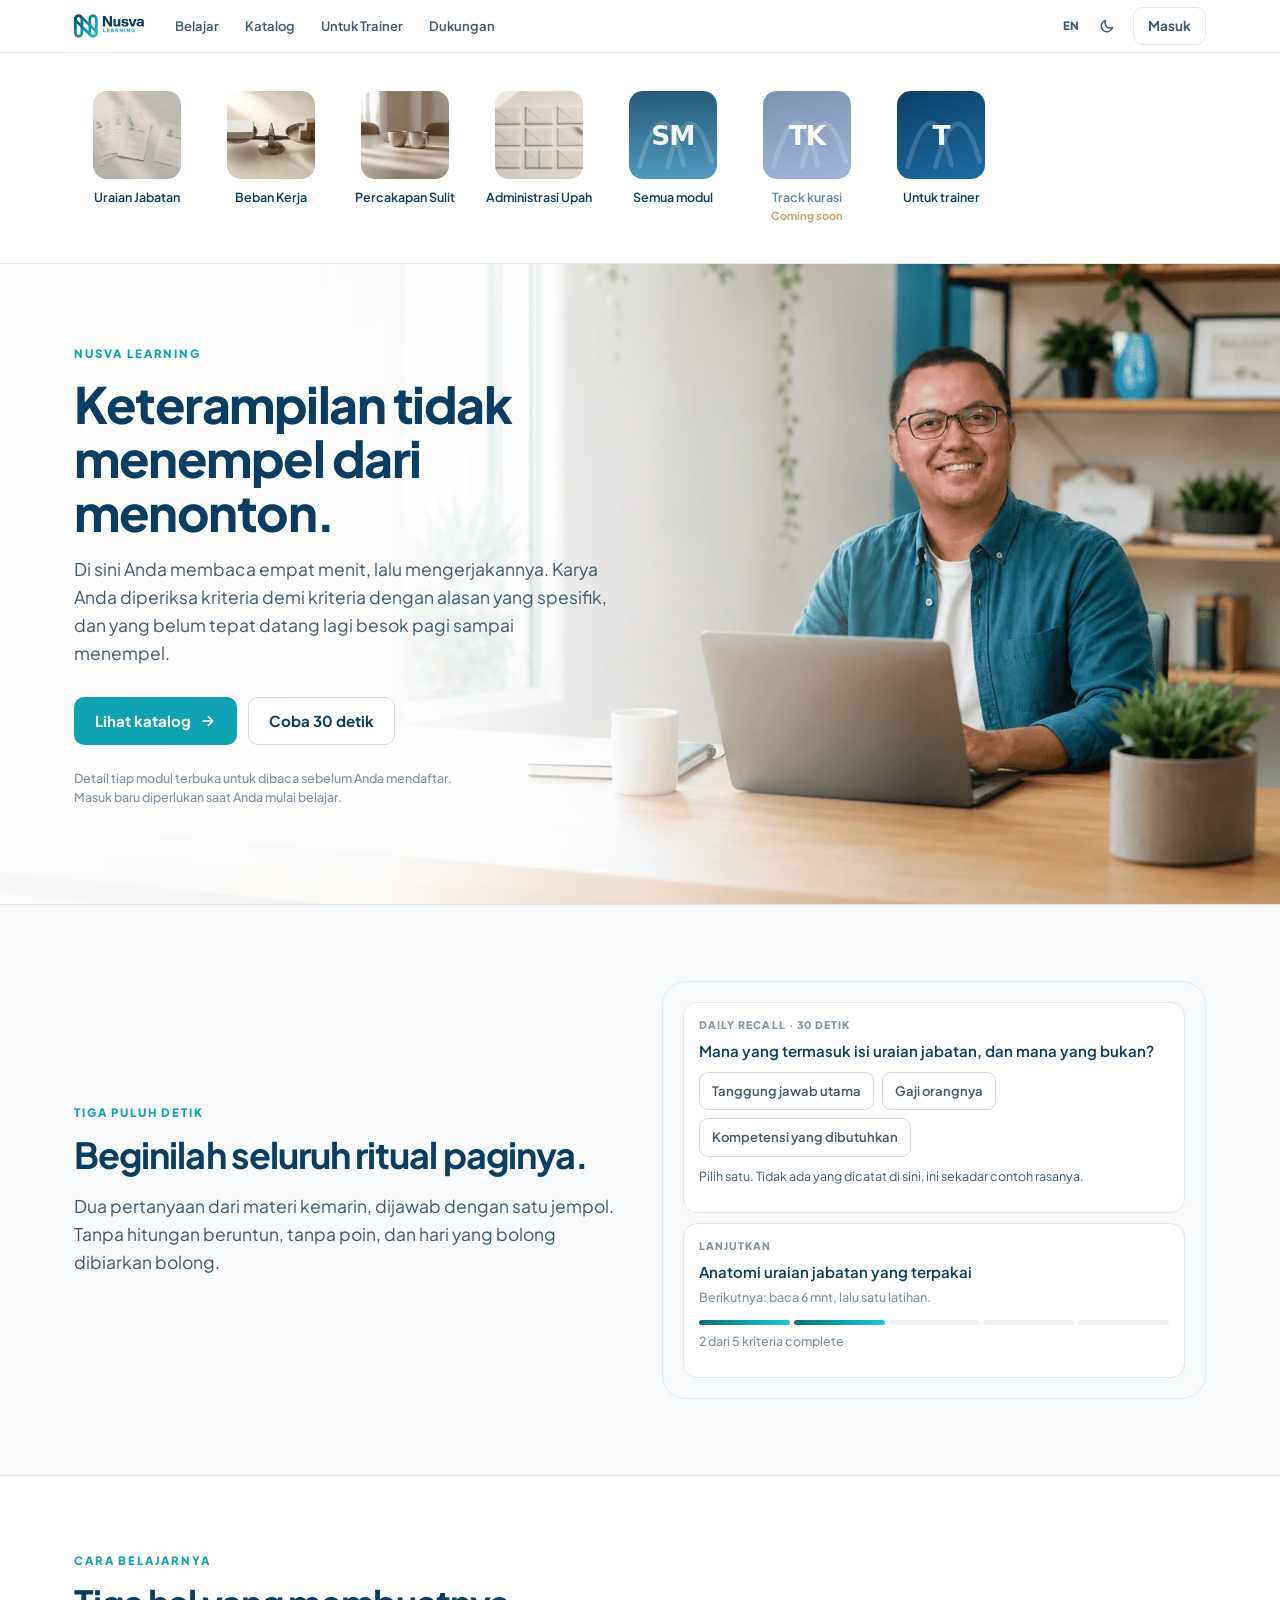
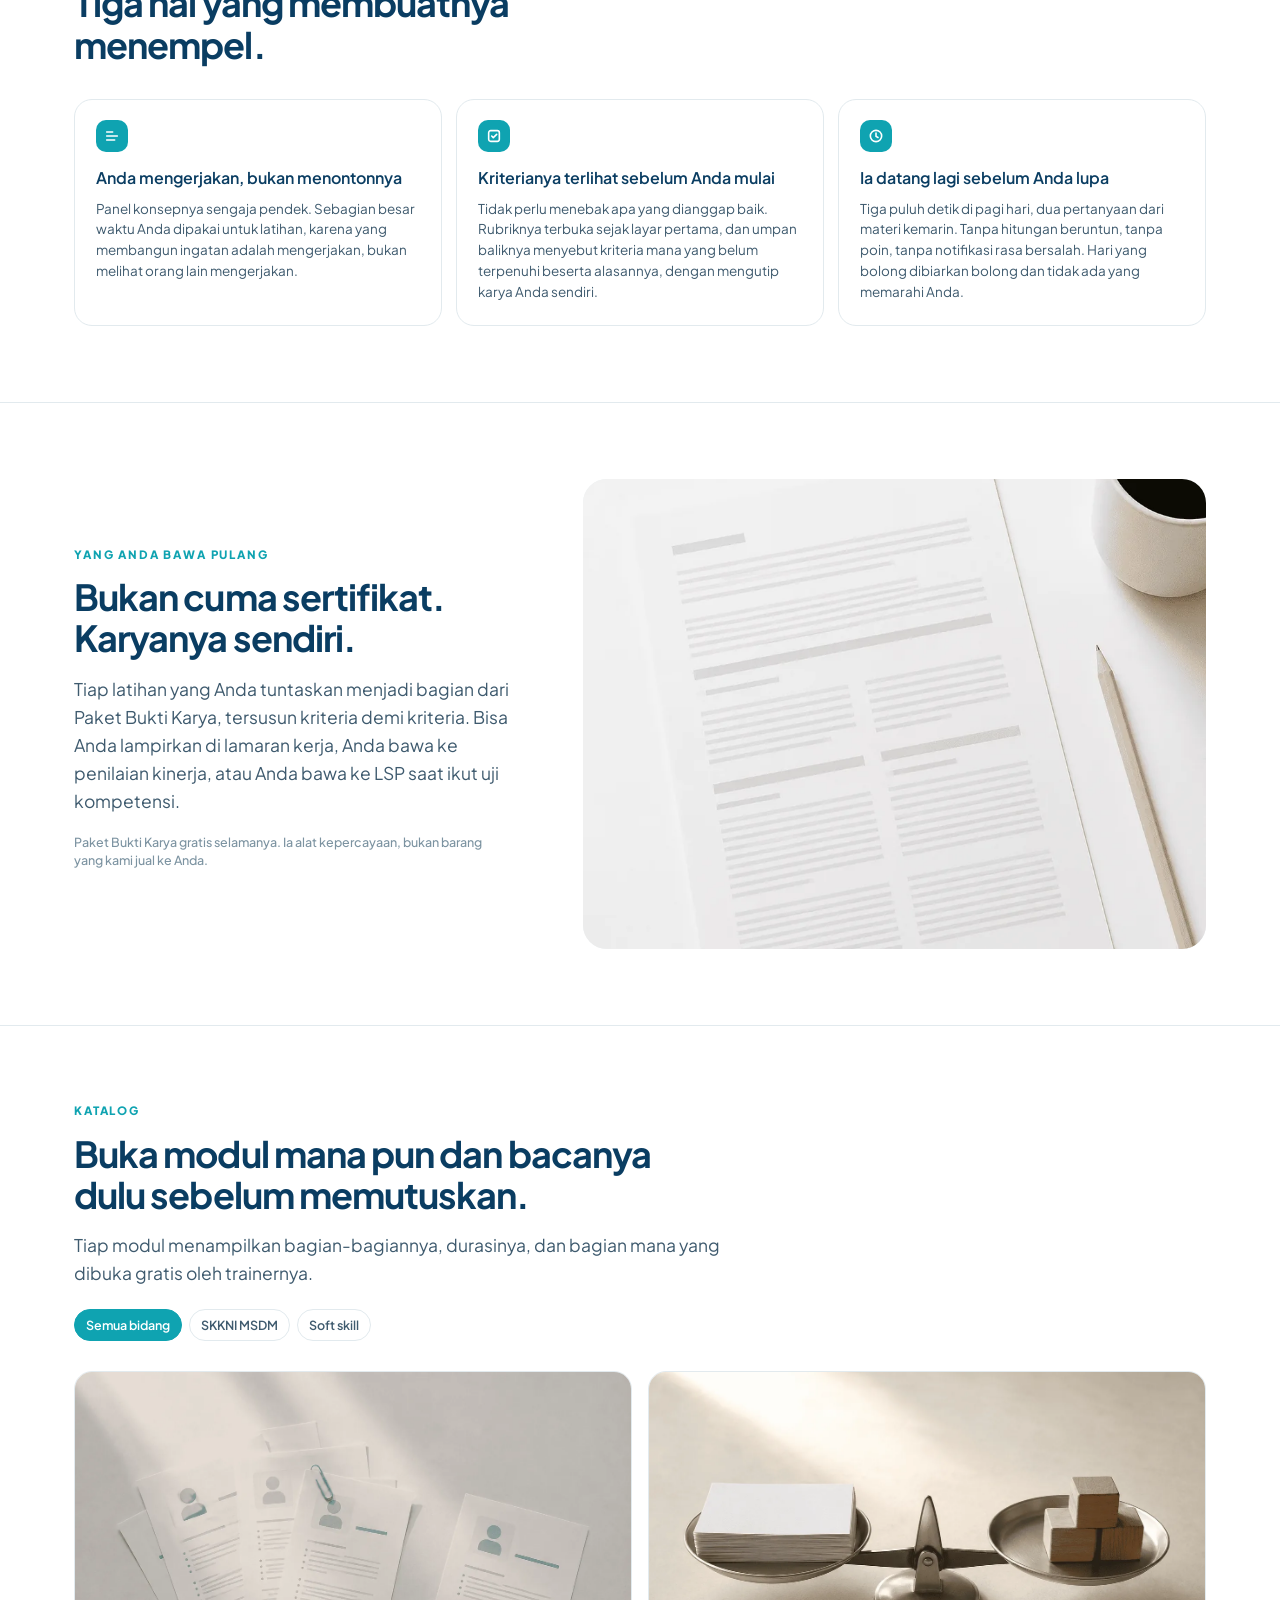
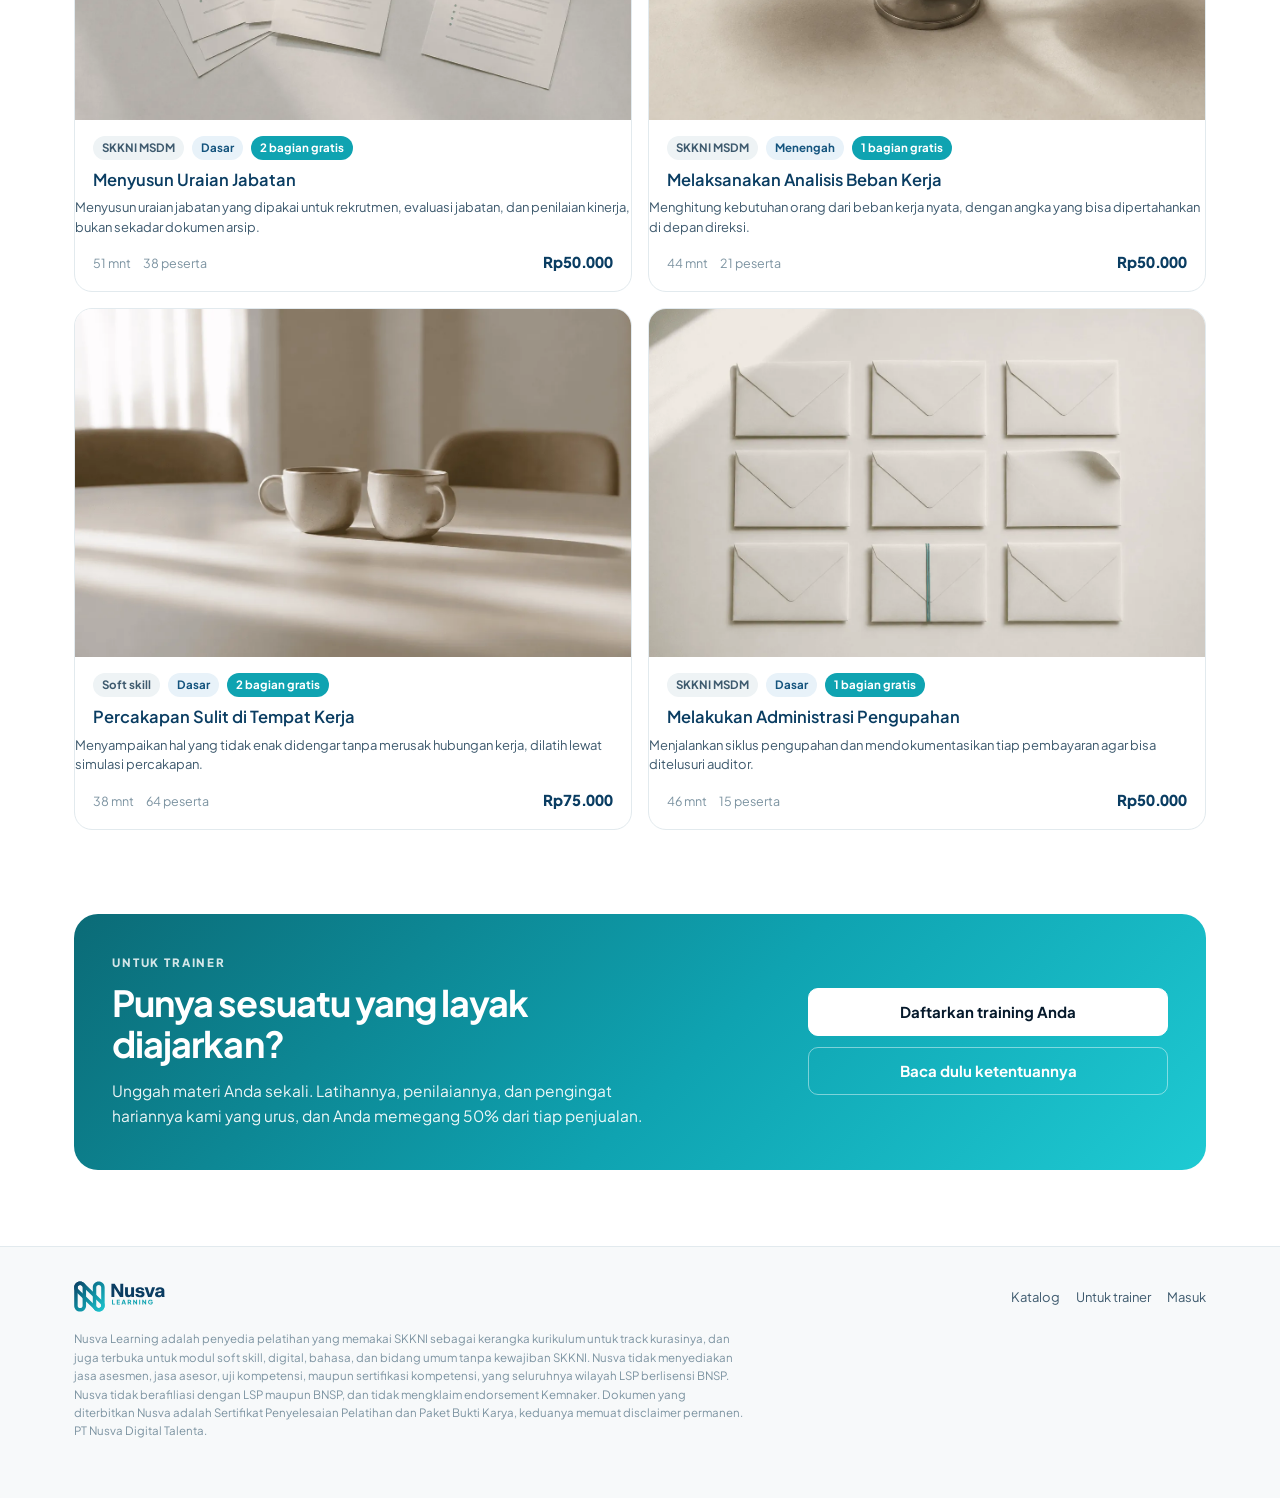
==== commit 48cf07df: "Add files via upload" ====
--- a/index.html
+++ b/index.html
@@ -15,19 +15,22 @@
 html{scroll-behavior:smooth;scroll-padding-top:80px}
 section{padding:76px 0;border-top:1px solid var(--border)}
 @media (max-width:700px){ section{padding:52px 0} }
-.hero{padding:0;border-top:0;overflow:hidden}
-.hero .in{display:grid;grid-template-columns:minmax(0,1fr) minmax(0,1.02fr);gap:0;align-items:stretch;
-  max-width:none;padding:0}
-.herotx{padding:86px 42px 92px;max-width:620px;margin-left:auto;width:100%}
-.herofoto{position:relative;min-height:520px}
-.herofoto img{position:absolute;inset:0;width:100%;height:100%;object-fit:cover;display:block}
+.hero{position:relative;padding:0;border-top:0;overflow:hidden;isolation:isolate;
+  min-height:min(640px,calc(100dvh - 130px));display:flex;align-items:center}
+.hero img.bg{position:absolute;inset:0;width:100%;height:100%;object-fit:cover;object-position:72% 50%;z-index:-2}
+.hero::after{content:"";position:absolute;inset:0;z-index:-1;background:
+  linear-gradient(90deg,rgba(255,255,255,.97) 0%,rgba(255,255,255,.94) 30%,rgba(255,255,255,.62) 50%,rgba(255,255,255,.06) 72%,rgba(255,255,255,0) 86%)}
+html[data-theme="dark"] .hero::after{background:
+  linear-gradient(90deg,rgba(7,16,24,.97) 0%,rgba(7,16,24,.93) 30%,rgba(7,16,24,.6) 50%,rgba(7,16,24,.08) 72%,rgba(7,16,24,0) 86%)}
+.herotx{width:100%;max-width:var(--wrap);margin:0 auto;padding:74px 24px 78px}
+.herotx > *{max-width:41ch}
 @media (max-width:960px){
-  .hero .in{grid-template-columns:1fr}
-  .herotx{padding:54px 24px 44px;margin:0;max-width:none}
-  .herofoto{min-height:300px;order:-1}
+  .hero{display:block;min-height:0}
+  .hero img.bg{position:relative;inset:auto;height:auto;aspect-ratio:16/9;object-position:70% 50%;z-index:0}
+  .hero::after{display:none}
+  .herotx{padding:34px 18px 44px}
 }
-@media (max-width:560px){ .herotx{padding:40px 18px 34px} }
-h1{max-width:15ch}
+.hero h1{max-width:13ch}
 
 /* pita coba rasanya */
 .coba{background:var(--surface-2)}
@@ -74,20 +77,20 @@
 .tri .ic svg{width:16px;height:16px}
 
 /* katalog */
-.kat{display:grid;grid-template-columns:repeat(2,1fr);gap:14px;margin-top:30px}
-@media (max-width:820px){ .kat{grid-template-columns:1fr} }
-a.mod{display:block;text-decoration:none;color:inherit;background:var(--surface);
-  border:1px solid var(--border);border-radius:var(--r-card);overflow:hidden;
+.kat{display:grid;grid-template-columns:repeat(auto-fill,minmax(400px,1fr));gap:16px;margin-top:30px}
+@media (max-width:560px){ .kat{grid-template-columns:1fr} }
+a.mod{display:flex;flex-direction:column;text-decoration:none;color:inherit;background:var(--surface);
+  border:1px solid var(--border);border-radius:var(--r-card);overflow:hidden;height:100%;
   transition:border-color .18s ease,transform .18s var(--spring)}
-a.mod .gb{display:block;width:100%;aspect-ratio:16/9;object-fit:cover;background:var(--surface-3)}
-a.mod > *:not(.gb){margin-left:19px;margin-right:19px}
+a.mod .gb{display:block;width:100%;aspect-ratio:16/10;object-fit:cover;background:var(--surface-3);flex:none}
+a.mod > *:not(.gb){margin-left:18px;margin-right:18px}
 a.mod .top{margin-top:16px}
-a.mod .ft{margin-bottom:17px}
+a.mod .ft{margin-top:auto;padding-top:13px;margin-bottom:17px}
 a.mod:hover{border-color:var(--accent);transform:translateY(-2px)}
 a.mod .top{display:flex;gap:8px;align-items:center;flex-wrap:wrap;margin-bottom:9px}
 a.mod h3{font-size:16.5px;font-weight:var(--w-subhead);line-height:1.35}
 a.mod .rk{font-size:13px;color:var(--ink-2);margin:7px 0 0;line-height:1.5}
-a.mod .ft{display:flex;gap:12px;align-items:baseline;margin-top:13px;font-size:12.5px;color:var(--ink-3)}
+a.mod .ft{display:flex;gap:12px;align-items:baseline;font-size:12.5px;color:var(--ink-3)}
 a.mod .ft .hrg{margin-left:auto;font-size:15px;font-weight:800;color:var(--ink);letter-spacing:-.01em}
 .filter{display:flex;gap:7px;flex-wrap:wrap;margin-top:22px}
 .filter button[aria-pressed="true"]{background:var(--accent);border-color:var(--accent);color:#fff}
@@ -111,8 +114,9 @@
 <main>
 
 <section class="hero">
-  <div class="in">
-    <div class="herotx">
+  <img class="bg" src="assets/foto/hero-beranda.webp" width="1600" height="900" fetchpriority="high"
+       alt="Seorang peserta membuka Nusva Learning dari meja kerjanya">
+  <div class="herotx">
       <span class="eyebrow" data-en="Nusva Learning">Nusva Learning</span>
       <h1 data-en="You do not learn a skill by watching one.">Keterampilan tidak menempel dari menonton.</h1>
       <p class="sub" data-en="Here you read four minutes, then you do the work. Your submission is checked criterion by criterion with a specific reason, and what you got wrong comes back tomorrow morning until it sticks.">Di sini Anda membaca empat menit, lalu mengerjakannya. Karya Anda diperiksa kriteria demi kriteria dengan alasan yang spesifik, dan yang belum tepat datang lagi besok pagi sampai menempel.</p>
@@ -124,11 +128,6 @@
         <a class="btn btn-secondary" href="#coba" data-en="Try it in 30 seconds">Coba 30 detik</a>
       </div>
       <p class="cap" style="margin-top:24px;max-width:46ch" data-en="Detail of every module is open to read before you sign up. Signing in is only needed when you start learning.">Detail tiap modul terbuka untuk dibaca sebelum Anda mendaftar. Masuk baru diperlukan saat Anda mulai belajar.</p>
-    </div>
-    <div class="herofoto">
-      <img src="assets/foto/hero-beranda.webp" width="1536" height="1024" fetchpriority="high"
-           alt="Seorang peserta membuka Nusva Learning di kereta komuter pagi hari">
-    </div>
   </div>
 </section>
 
--- a/assets/nusva.css
+++ b/assets/nusva.css
@@ -26,7 +26,7 @@
   --hit-min:44px;--hit-compact:36px;
   --spring:cubic-bezier(.30,1.08,.35,1);
   --grad-pasang:linear-gradient(135deg,#0B6B77 0%,#0FA3B1 55%,#1ECAD3 100%);
-  --wrap:1100px;--nav:64px;
+  --wrap:1180px;--nav:64px;
 }
 html[data-theme="dark"]{
   --bg:#071018;--surface:#0D1B26;--surface-2:#122430;--surface-3:#17303E;
@@ -36,6 +36,7 @@
 }
 
 *{box-sizing:border-box}
+section[id],[id]{scroll-margin-top:74px}
 html,body{margin:0;padding:0}
 body{background:var(--bg);color:var(--ink);
   font-family:'Plus Jakarta Sans',system-ui,-apple-system,sans-serif;
@@ -93,7 +94,9 @@
 .eyebrow{font-size:11.5px;font-weight:800;letter-spacing:.16em;text-transform:uppercase;
   color:var(--accent);display:block}
 h1{font-size:clamp(31px,5vw,50px);font-weight:750;letter-spacing:-.03em;line-height:1.08;margin:14px 0 0}
-h2{font-size:clamp(24px,3.6vw,36px);font-weight:700;letter-spacing:-.026em;line-height:1.15;margin:12px 0 0}
+h2{font-size:clamp(24px,3.6vw,36px);font-weight:700;letter-spacing:-.026em;line-height:1.15;margin:12px 0 0;
+  max-width:24ch}
+h1{max-width:17ch}
 h3{font-size:16px;font-weight:var(--w-subhead);margin:0}
 .sub{font-size:clamp(15.5px,1.5vw,17.5px);color:var(--ink-2);line-height:1.6;margin:16px 0 0;max-width:54ch}
 .cap{font-size:12.5px;color:var(--ink-3);font-weight:var(--w-caption);line-height:1.5}
@@ -187,10 +190,11 @@
 @media (max-width:600px){ .pita-pratinjau{padding:9px 14px} }
 
 /* ================= navigasi bersama (bar tipis + panel penuh lebar) ================= */
-.anav{position:sticky;top:0;z-index:50;background:color-mix(in srgb,var(--surface) 92%,transparent);
-  backdrop-filter:saturate(180%) blur(18px);border-bottom:1px solid var(--border)}
-.abar{max-width:1180px;margin:0 auto;height:52px;display:flex;align-items:center;gap:4px;padding:0 22px}
-@media (max-width:600px){ .abar{padding:0 14px} }
+.anav{position:sticky;top:0;z-index:50;background:color-mix(in srgb,var(--surface) 97%,transparent);
+  backdrop-filter:saturate(180%) blur(20px);border-bottom:1px solid var(--border)}
+@supports not (backdrop-filter:blur(1px)){ .anav{background:var(--surface)} }
+.abar{max-width:var(--wrap);margin:0 auto;height:52px;display:flex;align-items:center;gap:4px;padding:0 24px}
+@media (max-width:560px){ .abar{padding:0 18px} }
 .alogo{display:flex;align-items:center;flex:none;margin-right:14px}
 .alogo img{height:24px;width:71px;display:block}
 .alogo .w{display:none}
@@ -202,6 +206,15 @@
   font-size:13px;font-weight:var(--w-body-strong);color:var(--ink-2)}
 .atop:hover{color:var(--ink)}
 .atop[aria-expanded="true"]{color:var(--ink);background:var(--surface-2)}
+/* di layar sempit menu turun ke barisnya sendiri, bukan berdesakan dengan kendali kanan */
+@media (max-width:700px){
+  .abar{flex-wrap:wrap;height:auto;padding-top:9px;padding-bottom:7px;gap:8px}
+  .alogo{margin-right:6px}
+  .amenu{order:3;flex-basis:100%;margin:0 -18px;padding:0 18px 2px}
+  .atop{padding:6px 10px;font-size:12.5px}
+  .abar .asp{order:1}
+  .aakun{order:2;margin-left:0}
+}
 .abar .asp{flex:1}
 .aico{background:transparent;border:0;width:32px;height:32px;border-radius:8px;color:var(--ink-2);
   display:grid;place-items:center;font-size:11.5px;font-weight:800;flex:none}
@@ -213,9 +226,10 @@
 
 .apanel{border-top:1px solid var(--border);background:var(--surface);animation:apop .22s var(--spring)}
 @keyframes apop{from{opacity:0;transform:translateY(-6px)}to{opacity:1;transform:none}}
-.apanel-in{max-width:1180px;margin:0 auto;padding:34px 22px 46px;display:grid;
+.apanel-in{max-width:var(--wrap);margin:0 auto;padding:34px 24px 46px;display:grid;
   grid-template-columns:minmax(0,1.1fr) minmax(0,1fr);gap:40px}
 @media (max-width:760px){ .apanel-in{grid-template-columns:1fr;gap:26px;padding:24px 18px 32px} }
+/* satu sumbu kiri untuk logo, menu, rail, dan seluruh isi halaman */
 .ahd{display:block;font-size:12px;color:var(--ink-3);font-weight:var(--w-caption);margin-bottom:14px}
 .abesar{display:flex;align-items:baseline;gap:9px;font-size:clamp(21px,2.4vw,26px);font-weight:600;
   letter-spacing:-.02em;color:var(--ink);text-decoration:none;padding:5px 0;line-height:1.35}
@@ -226,13 +240,12 @@
 .asoon{opacity:.62;cursor:default;pointer-events:none}
 .asoonl{font-style:normal;font-size:10px;font-weight:800;letter-spacing:.08em;text-transform:uppercase;
   background:var(--surface-3);color:var(--ink-3);border-radius:5px;padding:2px 6px;flex:none}
-.atirai{position:fixed;inset:0;z-index:-1;background:rgba(5,25,43,.28)}
+.atirai{position:fixed;inset:0;z-index:45;background:rgba(5,25,43,.22)}
 html.anav-buka .anav{background:var(--surface);backdrop-filter:none}
-html.anav-buka{overflow:hidden}
 
 /* rail thumbnail */
 .arail{border-bottom:1px solid var(--border);background:var(--surface)}
-.arail-in{max-width:1180px;margin:0 auto;padding:34px 22px 30px;display:flex;gap:8px;
+.arail-in{max-width:var(--wrap);margin:0 auto;padding:30px 24px 28px;display:flex;gap:8px;
   overflow-x:auto;scrollbar-width:none}
 .arail-in::-webkit-scrollbar{display:none}
 .aitem{flex:0 0 auto;width:126px;text-decoration:none;color:var(--ink);text-align:center;
@@ -242,7 +255,7 @@
 .ath img,.ath svg{width:88px;height:88px;object-fit:cover;border-radius:14px;display:block}
 .atx{display:block;font-size:12.5px;font-weight:var(--w-body-strong);line-height:1.3}
 .atag{display:block;font-style:normal;font-size:11px;font-weight:700;color:var(--warning-deep);margin-top:2px}
-@media (max-width:600px){ .arail-in{padding:22px 14px 20px} .aitem{width:104px} .ath{height:70px} }
+@media (max-width:560px){ .arail-in{padding:22px 18px 20px} .aitem{width:104px} .ath{height:70px} }
 
 /* penanda fitur belum jadi, dipakai di badan halaman */
 .soon{display:inline-flex;gap:5px;align-items:center;font-size:10.5px;font-weight:800;letter-spacing:.08em;
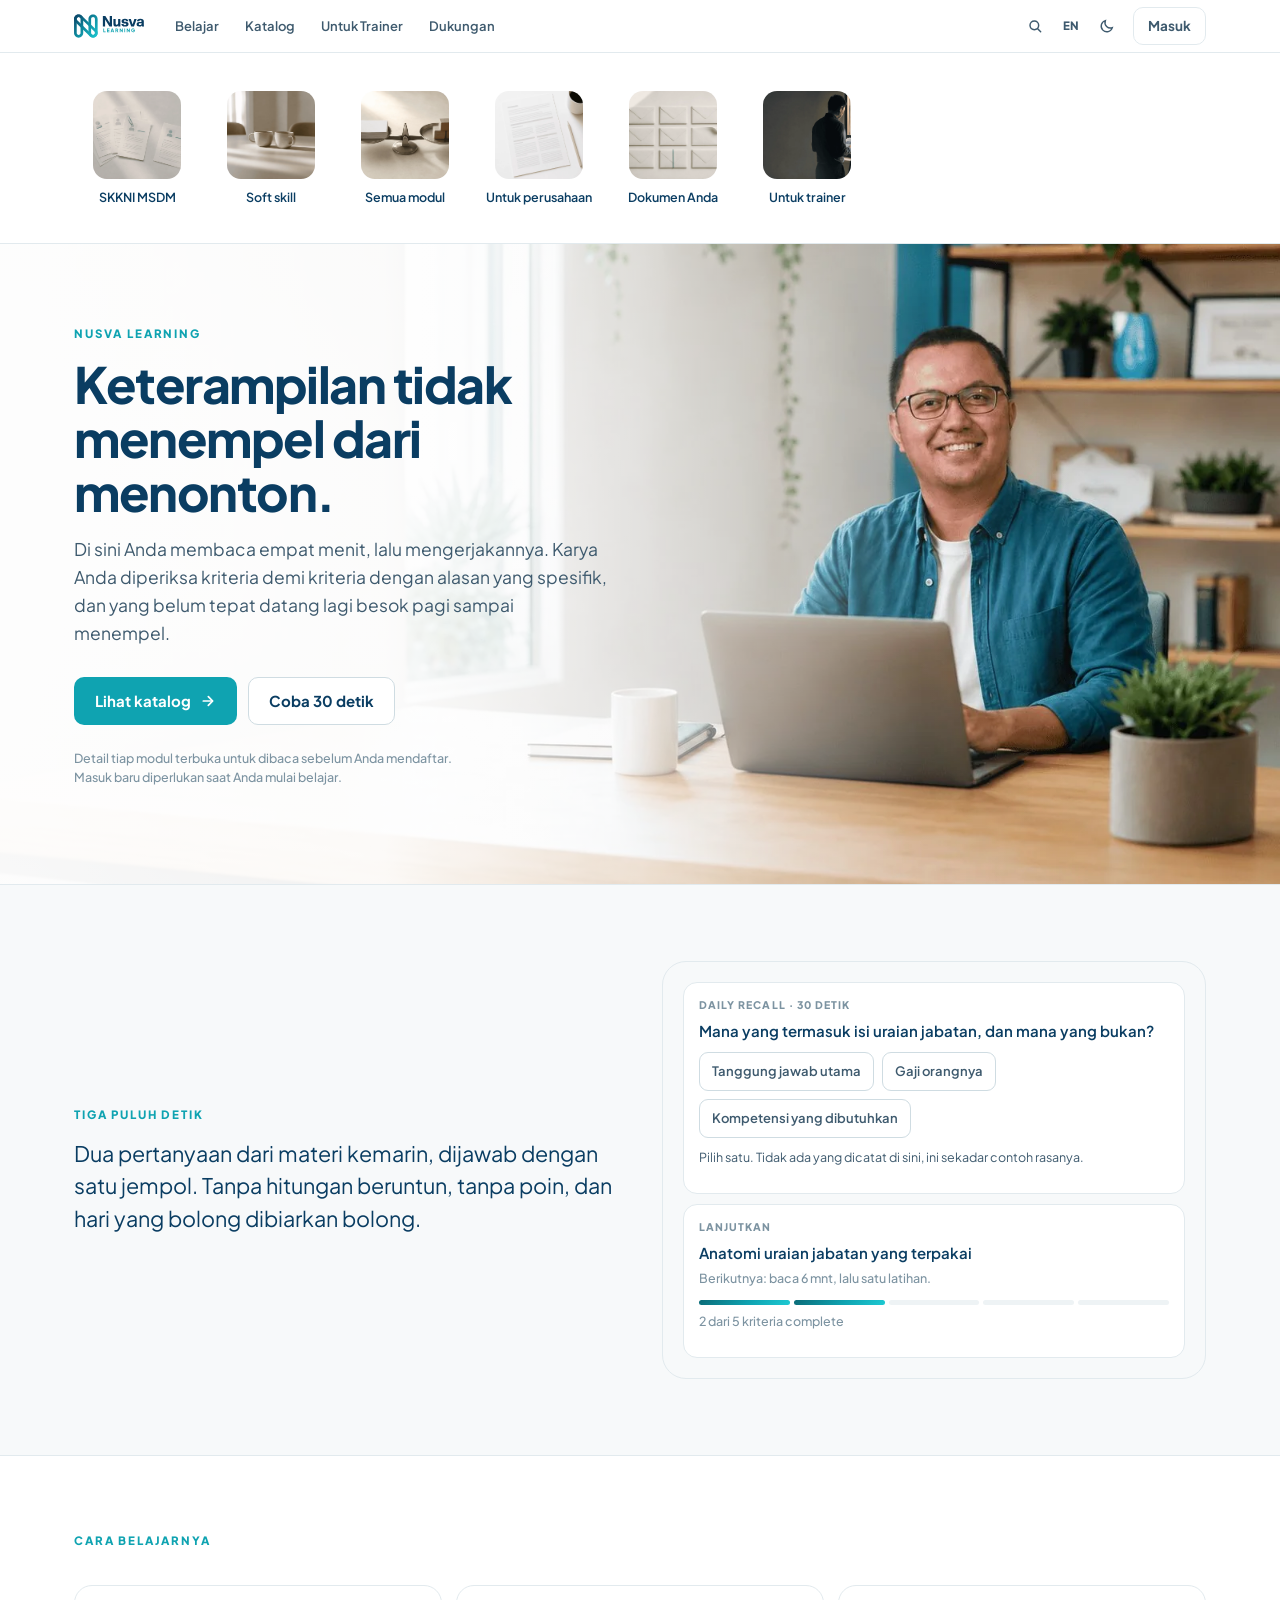
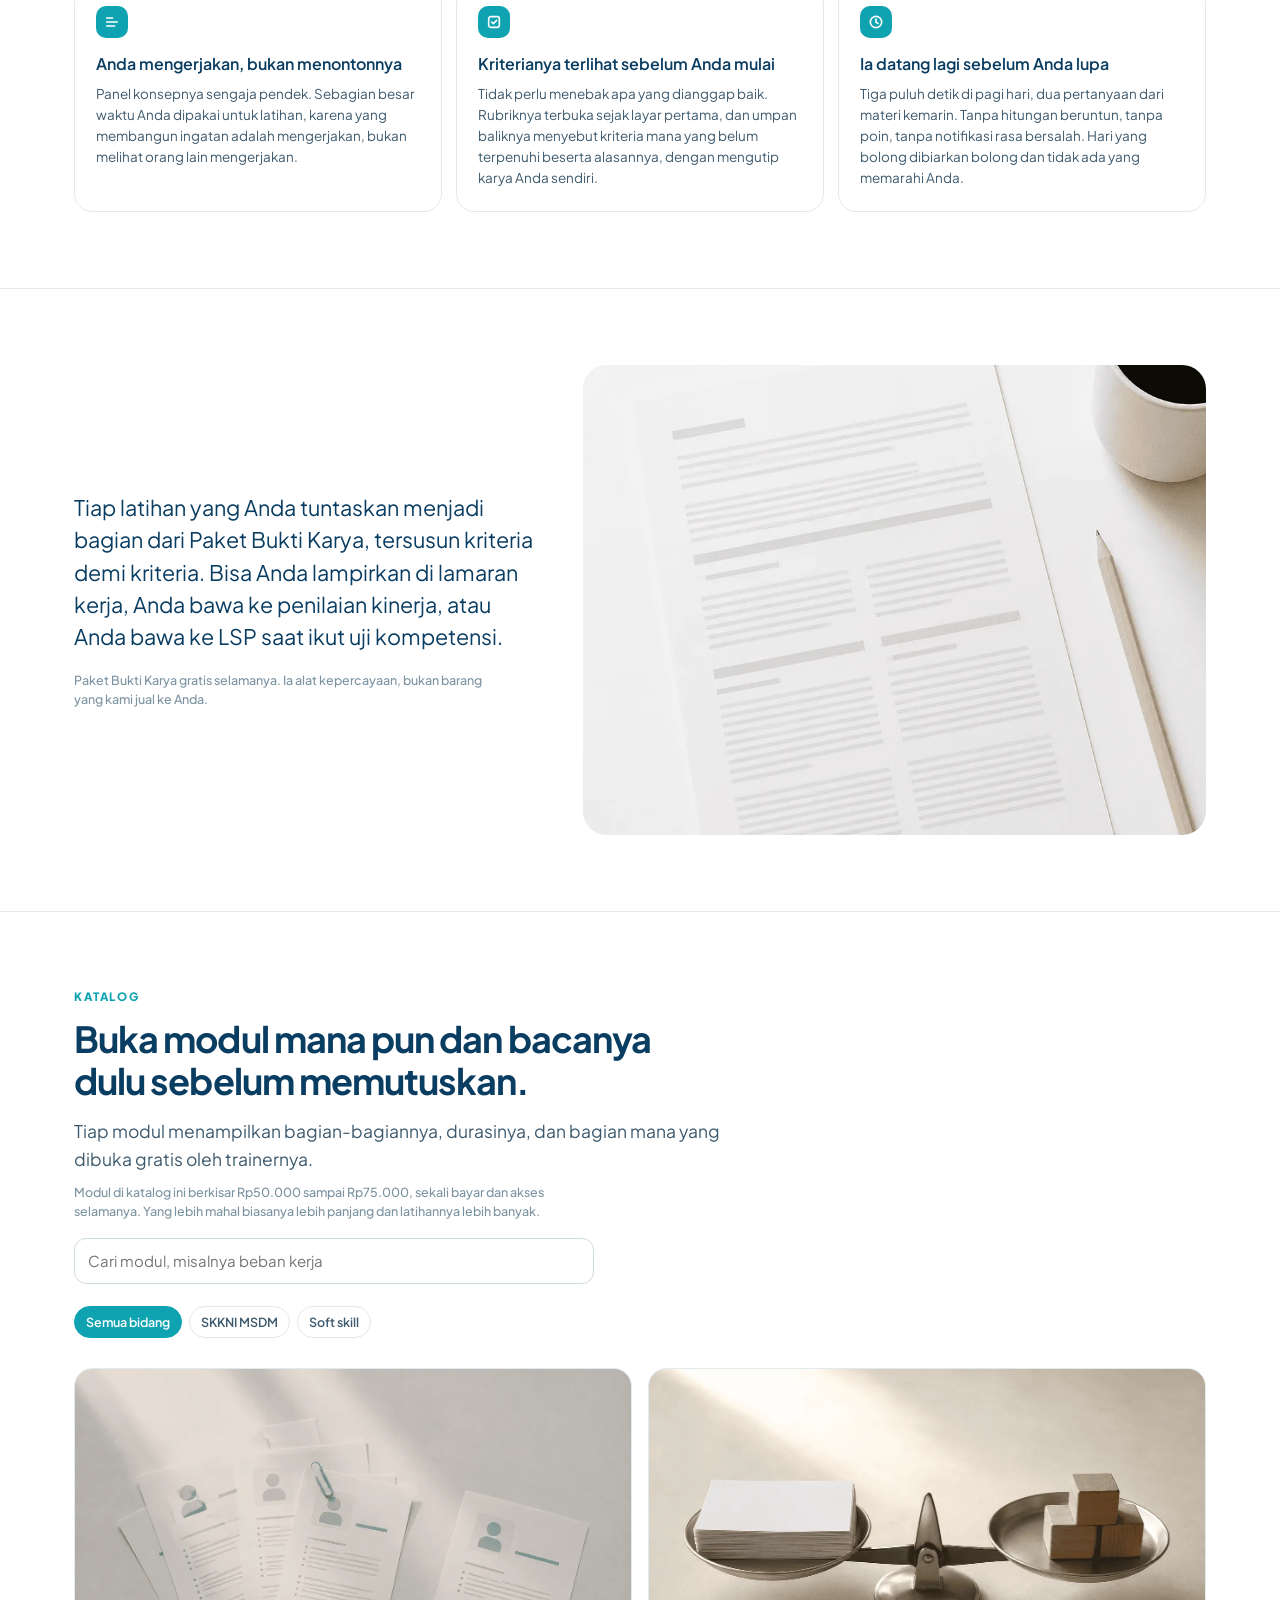
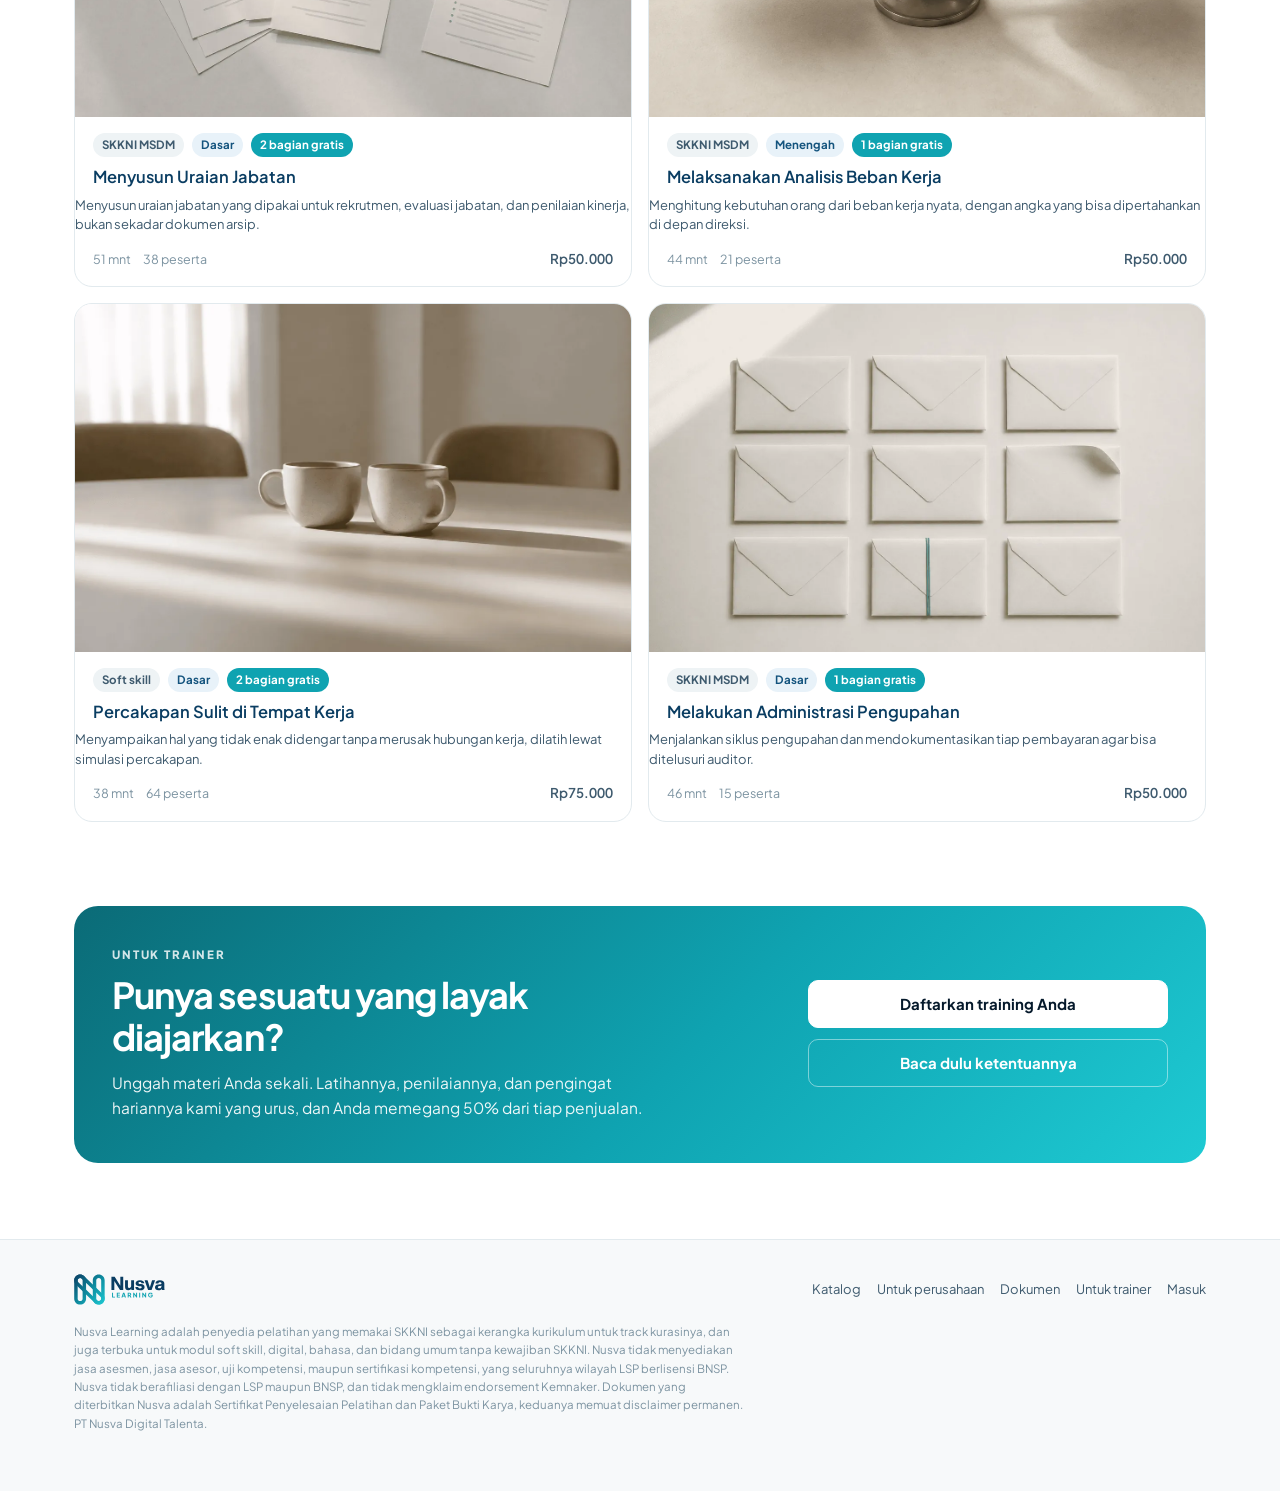
==== commit 1ef0e108: "Add files via upload" ====
--- a/index.html
+++ b/index.html
@@ -11,6 +11,7 @@
 <link rel="icon" href="assets/logo-color.svg">
 <link rel="preload" as="font" type="font/woff2" href="assets/fonts/PlusJakartaSans-var.woff2" crossorigin>
 <link rel="stylesheet" href="assets/nusva.css">
+<script src="assets/config.js"></script>
 <style>
 html{scroll-behavior:smooth;scroll-padding-top:80px}
 section{padding:76px 0;border-top:1px solid var(--border)}
@@ -39,6 +40,8 @@
 
 /* pita artefak */
 .artefak .in{display:grid;grid-template-columns:minmax(0,.85fr) minmax(0,1.15fr);gap:48px;align-items:center}
+/* dua pita ini sengaja tanpa judul: kalimat pembukanya yang membawa blok, jadi ukurannya dinaikkan */
+.artefak .sub,.coba .sub{font-size:clamp(17px,1.9vw,21.5px);color:var(--ink);line-height:1.5;max-width:44ch;margin-top:14px}
 @media (max-width:900px){ .artefak .in{grid-template-columns:1fr;gap:26px} }
 .artefak img{display:block;width:100%;aspect-ratio:5/4;object-fit:cover;object-position:50% 42%;
   max-height:470px;border-radius:var(--r-panel);background:var(--surface-3)}
@@ -91,9 +94,16 @@
 a.mod h3{font-size:16.5px;font-weight:var(--w-subhead);line-height:1.35}
 a.mod .rk{font-size:13px;color:var(--ink-2);margin:7px 0 0;line-height:1.5}
 a.mod .ft{display:flex;gap:12px;align-items:baseline;font-size:12.5px;color:var(--ink-3)}
-a.mod .ft .hrg{margin-left:auto;font-size:15px;font-weight:800;color:var(--ink);letter-spacing:-.01em}
+/* satu penanda dominan per kartu: bagian gratis yang bersuara, harga cukup terbaca */
+a.mod .ft .hrg{margin-left:auto;font-size:13.5px;font-weight:var(--w-body-strong);color:var(--ink-2);letter-spacing:0}
 .filter{display:flex;gap:7px;flex-wrap:wrap;margin-top:22px}
 .filter button[aria-pressed="true"]{background:var(--accent);border-color:var(--accent);color:#fff}
+.caribar{display:flex;gap:9px;align-items:center;margin-top:18px;max-width:520px}
+.caribar input{margin:0}
+.caribar .x{border:1px solid var(--border-strong);background:var(--surface);border-radius:var(--r-field);
+  padding:0 13px;height:var(--hit-min);font-size:13px;font-weight:var(--w-body-strong);color:var(--ink-2);flex:none}
+.jml{font-size:13px;color:var(--ink-3);margin-top:12px}
+.nihil{border:1px dashed var(--border-strong);border-radius:var(--r-card);padding:34px 22px;text-align:center;margin-top:16px}
 
 /* pita trainer */
 .pita{background:var(--grad-pasang);color:#fff;border-radius:var(--r-panel);padding:40px 38px 42px;
@@ -117,17 +127,17 @@
   <img class="bg" src="assets/foto/hero-beranda.webp" width="1600" height="900" fetchpriority="high"
        alt="Seorang peserta membuka Nusva Learning dari meja kerjanya">
   <div class="herotx">
-      <span class="eyebrow" data-en="Nusva Learning">Nusva Learning</span>
-      <h1 data-en="You do not learn a skill by watching one.">Keterampilan tidak menempel dari menonton.</h1>
-      <p class="sub" data-en="Here you read four minutes, then you do the work. Your submission is checked criterion by criterion with a specific reason, and what you got wrong comes back tomorrow morning until it sticks.">Di sini Anda membaca empat menit, lalu mengerjakannya. Karya Anda diperiksa kriteria demi kriteria dengan alasan yang spesifik, dan yang belum tepat datang lagi besok pagi sampai menempel.</p>
-      <div class="cta">
+      <span class="eyebrow" id="hEyebrow" data-en="Nusva Learning">Nusva Learning</span>
+      <h1 id="hJudul" data-en="You do not learn a skill by watching one.">Keterampilan tidak menempel dari menonton.</h1>
+      <p class="sub" id="hSub" data-en="Here you read four minutes, then you do the work. Your submission is checked criterion by criterion with a specific reason, and what you got wrong comes back tomorrow morning until it sticks.">Di sini Anda membaca empat menit, lalu mengerjakannya. Karya Anda diperiksa kriteria demi kriteria dengan alasan yang spesifik, dan yang belum tepat datang lagi besok pagi sampai menempel.</p>
+      <div class="cta" id="hCta">
         <a class="btn btn-primary" href="#katalog">
           <span data-en="Browse the catalogue">Lihat katalog</span>
           <svg viewBox="0 0 24 24" fill="none" stroke="currentColor" stroke-width="2.6" stroke-linecap="round" stroke-linejoin="round"><path d="M5 12h13"/><path d="M12.5 5.5L19 12l-6.5 6.5"/></svg>
         </a>
         <a class="btn btn-secondary" href="#coba" data-en="Try it in 30 seconds">Coba 30 detik</a>
       </div>
-      <p class="cap" style="margin-top:24px;max-width:46ch" data-en="Detail of every module is open to read before you sign up. Signing in is only needed when you start learning.">Detail tiap modul terbuka untuk dibaca sebelum Anda mendaftar. Masuk baru diperlukan saat Anda mulai belajar.</p>
+      <p class="cap" id="hCap" style="margin-top:24px;max-width:46ch" data-en="Detail of every module is open to read before you sign up. Signing in is only needed when you start learning.">Detail tiap modul terbuka untuk dibaca sebelum Anda mendaftar. Masuk baru diperlukan saat Anda mulai belajar.</p>
   </div>
 </section>
 
@@ -135,7 +145,6 @@
   <div class="wrap in">
     <div>
       <span class="eyebrow" data-en="Thirty seconds">Tiga puluh detik</span>
-      <h2 data-en="This is the whole morning ritual.">Beginilah seluruh ritual paginya.</h2>
       <p class="sub" data-en="Two questions from what you read yesterday, answered with one thumb. No streaks, no points, and a blank day stays blank.">Dua pertanyaan dari materi kemarin, dijawab dengan satu jempol. Tanpa hitungan beruntun, tanpa poin, dan hari yang bolong dibiarkan bolong.</p>
     </div>
     <aside class="demo" aria-label="Contoh sapaan pagi">
@@ -163,7 +172,6 @@
 <section id="cara">
   <div class="wrap">
     <span class="eyebrow" data-en="How it works">Cara belajarnya</span>
-    <h2 data-en="Three things that make it stick.">Tiga hal yang membuatnya menempel.</h2>
     <div class="tri">
       <div class="card">
         <div class="ic"><svg viewBox="0 0 24 24" fill="none" stroke="currentColor" stroke-width="2.4" stroke-linecap="round" stroke-linejoin="round"><path d="M4 6h9"/><path d="M4 12h16"/><path d="M4 18h12"/></svg></div>
@@ -187,8 +195,6 @@
 <section class="artefak">
   <div class="wrap in">
     <div>
-      <span class="eyebrow" data-en="What you take with you">Yang Anda bawa pulang</span>
-      <h2 data-en="Not a certificate alone. The work itself.">Bukan cuma sertifikat. Karyanya sendiri.</h2>
       <p class="sub" data-en="Every exercise you finish becomes part of an Evidence Portfolio, arranged criterion by criterion. You can attach it to a job application, bring it to a performance review, or take it to an LSP when you sit for competency assessment.">Tiap latihan yang Anda tuntaskan menjadi bagian dari Paket Bukti Karya, tersusun kriteria demi kriteria. Bisa Anda lampirkan di lamaran kerja, Anda bawa ke penilaian kinerja, atau Anda bawa ke LSP saat ikut uji kompetensi.</p>
       <p class="cap" style="margin-top:18px;max-width:46ch" data-en="The portfolio is free forever. It is a trust instrument, not a product we sell you.">Paket Bukti Karya gratis selamanya. Ia alat kepercayaan, bukan barang yang kami jual ke Anda.</p>
     </div>
@@ -202,8 +208,17 @@
     <span class="eyebrow" data-en="Catalogue">Katalog</span>
     <h2 data-en="Open any module and read it before you decide.">Buka modul mana pun dan bacanya dulu sebelum memutuskan.</h2>
     <p class="sub" data-en="Every module shows its parts, its length, and which parts the trainer opened for free.">Tiap modul menampilkan bagian-bagiannya, durasinya, dan bagian mana yang dibuka gratis oleh trainernya.</p>
+    <p class="cap" id="jangkarHarga" style="margin-top:10px;max-width:58ch"></p>
+    <div class="caribar">
+      <label class="sr" for="cari" data-en="Search modules">Cari modul</label>
+      <input class="f" id="cari" type="search" autocomplete="off"
+             placeholder="Cari modul, misalnya beban kerja" data-en-ph="Search modules, for example workload">
+      <button class="x" id="cariX" hidden data-en="Clear">Bersihkan</button>
+    </div>
     <div class="filter" id="filter"></div>
+    <p class="jml" id="jml"></p>
     <div class="kat" id="kat"></div>
+    <div class="nihil" id="nihil" hidden></div>
   </div>
 </section>
 
@@ -234,6 +249,8 @@
       </a>
       <span class="sp"></span>
       <a href="#katalog" data-en="Catalogue">Katalog</a>
+      <a href="perusahaan.html" data-en="For companies">Untuk perusahaan</a>
+      <a href="dokumen.html" data-en="Documents">Dokumen</a>
       <a href="trainer.html" data-en="For trainers">Untuk trainer</a>
       <a href="masuk.html" data-en="Sign in">Masuk</a>
     </div>
@@ -242,7 +259,7 @@
 </footer>
 
 <script type="module">
-import { pasangKepala, pasangAkun, T, rp, nf, KATALOG } from './assets/app.js';
+import { pasangKepala, pasangAkun, T, rp, nf, KATALOG, pengguna } from './assets/app.js';
 import { pasangNav, pasangRail } from './assets/nav.js';
 import { sampulCadangan } from './assets/sampul.js';
 
@@ -250,19 +267,49 @@
 pasangKepala();
 pasangAkun(document.getElementById('aakun'));
 
-/* rail jajaran: modul teratas plus jalur yang belum jadi, ditandai jujur */
+/* Rail membawa JALUR, katalog membawa MODUL. Sebelumnya keduanya menampilkan empat modul yang
+   sama persis, dan pengulangan itu justru membuat katalognya terasa lebih kecil dari sebenarnya. */
 function gambarRail(){
-  pasangRail('rail', KATALOG.slice(0,4).map(m => ({
-    h:'modul.html?m='+m.slug, judul:m.pendek||m.judul,
-    gambar:'<img src="'+(m.sampul||sampulCadangan(m.judul,m.slug,180,180))+'" alt="">'
-  })).concat([
-    { h:'index.html#katalog', judul:T('Semua modul','All modules'),
-      gambar:'<img src="'+sampulCadangan('Semua Modul','katalog',180,180)+'" alt="">' },
-    { h:'#', judul:T('Track kurasi','Curated tracks'), tag:'Coming soon', soon:true,
-      gambar:'<img src="'+sampulCadangan('Track Kurasi','track',180,180)+'" alt="">' },
-    { h:'trainer.html', judul:T('Untuk trainer','For trainers'),
-      gambar:'<img src="'+sampulCadangan('Untuk Trainer','trainer',180,180)+'" alt="">' }
-  ]), '');
+  const j = [
+    { h:'index.html?bidang=SKKNI%20MSDM#katalog', judul:T('SKKNI MSDM','SKKNI HR'),         g:'assets/foto/sampul-uraian-jabatan.webp' },
+    { h:'index.html?bidang=Soft%20skill#katalog', judul:T('Soft skill','Soft skills'),      g:'assets/foto/sampul-komunikasi-sulit.webp' },
+    { h:'index.html#katalog',   judul:T('Semua modul','All modules'),        g:'assets/foto/sampul-analisis-beban-kerja.webp' },
+    { h:'perusahaan.html',      judul:T('Untuk perusahaan','For companies'), g:'assets/foto/artefak.webp' },
+    { h:'dokumen.html',         judul:T('Dokumen Anda','Your documents'),    g:'assets/foto/sampul-administrasi-pengupahan.webp' },
+    { h:'trainer.html',         judul:T('Untuk trainer','For trainers'),     g:'assets/foto/hero-trainer.webp' }
+  ];
+  pasangRail('rail', j.map(x => ({
+    h:x.h, judul:x.judul, gambar:'<img src="'+x.g+'" alt="" loading="lazy">'
+  })), '');
+}
+
+/* ---------- hero yang sadar sesi ----------
+   Peserta yang sudah punya modul berjalan tidak perlu disambut halaman jualan lagi.
+   Yang ia butuhkan cuma satu: melanjutkan yang kemarin. */
+function setTeks(el, id, en){ el.textContent = T(id, en); el.dataset.en = T(en, id); }
+async function sesuaikanHero(){
+  const u = await pengguna();
+  if(!u) return;
+  const nama = (u.user_metadata && (u.user_metadata.full_name || u.user_metadata.name)) || u.email || '';
+  const depan = String(nama).trim().split(/\s+/)[0] || '';
+  setTeks(document.getElementById('hEyebrow'),
+    depan ? 'Selamat datang kembali, ' + depan : 'Selamat datang kembali',
+    depan ? 'Welcome back, ' + depan : 'Welcome back');
+  setTeks(document.getElementById('hJudul'),
+    'Lanjutkan yang kemarin.', 'Pick up where you left off.');
+  setTeks(document.getElementById('hSub'),
+    'Yang belum menempel sudah menunggu di beranda belajar Anda, beserta modul yang sedang berjalan.',
+    'What has not stuck yet is waiting on your learning home, along with the module you have in progress.');
+  const cta = document.getElementById('hCta');
+  cta.innerHTML =
+    '<a class="btn btn-primary" href="belajar.html"><span id="hB1"></span>' +
+    '<svg viewBox="0 0 24 24" fill="none" stroke="currentColor" stroke-width="2.6" stroke-linecap="round" stroke-linejoin="round"><path d="M5 12h13"/><path d="M12.5 5.5L19 12l-6.5 6.5"/></svg></a>' +
+    '<a class="btn btn-secondary" href="#katalog" id="hB2"></a>';
+  setTeks(document.getElementById('hB1'), 'Lanjutkan belajar', 'Continue learning');
+  setTeks(document.getElementById('hB2'), 'Lihat katalog', 'Browse the catalogue');
+  setTeks(document.getElementById('hCap'),
+    'Katalog tetap di bawah kalau Anda memang sedang mencari modul baru.',
+    'The catalogue is still below if you are actually looking for something new.');
 }
 
 /* ---------- contoh retrieval di hero ---------- */
@@ -280,8 +327,34 @@
 });
 
 /* ---------- katalog ---------- */
-let saring='semua';
+const qs = new URLSearchParams(location.search);
+let saring = qs.get('bidang') && KATALOG.some(m=>m.bidang===qs.get('bidang')) ? qs.get('bidang') : 'semua';
+let kata = '';
 const bidangUnik=()=>['semua',...new Set(KATALOG.map(m=>m.bidang))];
+const normal = s => String(s||'').toLowerCase();
+
+/* Jangkar harga yang jujur: kisaran yang benar-benar ada di katalog, bukan perbandingan
+   dengan harga makan siang. Angkanya dihitung dari data, jadi tidak bisa basi. */
+function jangkarHarga(){
+  const h = KATALOG.map(m=>m.harga).filter(x=>x>0);
+  const el = document.getElementById('jangkarHarga');
+  if(!h.length){ el.textContent=''; return; }
+  const lo = Math.min(...h), hi = Math.max(...h);
+  el.textContent = lo === hi
+    ? T('Semua modul di katalog ini '+rp(lo)+', sekali bayar dan akses selamanya.',
+        'Every module here is '+rp(lo)+', one payment and access for good.')
+    : T('Modul di katalog ini berkisar '+rp(lo)+' sampai '+rp(hi)+', sekali bayar dan akses selamanya. Yang lebih mahal biasanya lebih panjang dan latihannya lebih banyak.',
+        'Modules here range from '+rp(lo)+' to '+rp(hi)+', one payment and access for good. The pricier ones are usually longer with more practice.');
+}
+
+function cocok(m){
+  if(saring!=='semua' && m.bidang!==saring) return false;
+  if(!kata) return true;
+  const heap = [m.judul, m.pendek, m.ringkas, m.bidang, m.tingkat, m.kode, m.trainer,
+                ...m.bagian.map(b=>b.judul)].map(normal).join(' ');
+  return kata.split(/\s+/).filter(Boolean).every(k => heap.includes(k));
+}
+
 function gambarFilter(){
   const box=document.getElementById('filter'); box.innerHTML='';
   bidangUnik().forEach(b=>{
@@ -294,7 +367,20 @@
 }
 function gambarKatalog(){
   const box=document.getElementById('kat'); box.innerHTML='';
-  KATALOG.filter(m=>saring==='semua'||m.bidang===saring).forEach(m=>{
+  const hasil = KATALOG.filter(cocok);
+  const nihil = document.getElementById('nihil');
+  document.getElementById('jml').textContent = (kata || saring!=='semua')
+    ? T(nf(hasil.length)+' dari '+nf(KATALOG.length)+' modul', nf(hasil.length)+' of '+nf(KATALOG.length)+' modules')
+    : '';
+  nihil.hidden = hasil.length > 0;
+  if(!hasil.length){
+    nihil.innerHTML = '<b style="display:block;font-size:16px">'+
+      T('Belum ada modul yang cocok','Nothing matches that yet')+'</b>'+
+      '<p class="cap" style="margin-top:8px">'+
+      T('Katalognya masih kecil dan kami tidak mau berpura-pura sebaliknya. Coba kata yang lebih umum, atau lihat semua bidang.',
+        'The catalogue is still small and we would rather not pretend otherwise. Try a broader word, or view all fields.')+'</p>';
+  }
+  hasil.forEach(m=>{
     const buka=m.bagian.filter(b=>b.buka).length;
     const a=document.createElement('a');
     a.className='mod'; a.href='modul.html?m='+m.slug;
@@ -314,8 +400,29 @@
     box.appendChild(a);
   });
 }
-document.addEventListener('nusva:bahasa',()=>{ gambarFilter(); gambarKatalog(); gambarRail(); });
-gambarFilter(); gambarKatalog(); gambarRail();
+/* ---------- pencarian ----------
+   Empat modul masih bisa dipindai mata; empat puluh tidak. Slotnya dipasang sekarang, dan diisi
+   fungsi sungguhan, bukan penanda Coming soon, supaya tata letaknya tidak perlu diubah lagi nanti. */
+const inCari = document.getElementById('cari');
+const btnX = document.getElementById('cariX');
+let tundaCari = null;
+inCari.addEventListener('input', () => {
+  clearTimeout(tundaCari);
+  btnX.hidden = !inCari.value;
+  tundaCari = setTimeout(() => { kata = normal(inCari.value.trim()); gambarKatalog(); }, 160);
+});
+btnX.addEventListener('click', () => {
+  inCari.value=''; kata=''; btnX.hidden=true; gambarKatalog(); inCari.focus();
+});
+
+document.addEventListener('nusva:bahasa',()=>{ gambarFilter(); gambarKatalog(); gambarRail(); jangkarHarga(); });
+gambarFilter(); gambarKatalog(); gambarRail(); jangkarHarga(); sesuaikanHero();
+
+/* datang dari ikon cari di bar navigasi */
+if(location.hash === '#cari'){
+  document.getElementById('katalog').scrollIntoView();
+  setTimeout(()=>inCari.focus(), 120);
+}
 </script>
 </body>
 </html>
--- a/assets/nusva.css
+++ b/assets/nusva.css
@@ -165,7 +165,15 @@
 .tlinks a[aria-current="page"]{background:var(--surface-3);color:var(--ink)}
 @media (max-width:600px){ .tlinks{display:none} }
 .simpan{font-size:11.5px;color:var(--ink-3);font-weight:var(--w-caption);white-space:nowrap}
-@media (max-width:760px){ .simpan{display:none} }
+/* Di layar kecil tandanya TIDAK dihilangkan, hanya turun ke barisnya sendiri, tepat di bawah bilah.
+   Ponsel justru tempat orang paling takut kehilangan pekerjaan, karena aplikasinya bisa tertutup
+   kapan saja; menghapus penenangnya persis di situ adalah kebalikan dari yang seharusnya. */
+@media (max-width:760px){
+  .tnav{flex-wrap:wrap;height:auto;padding-top:8px;padding-bottom:7px}
+  .simpan{order:9;flex-basis:100%;white-space:normal;border-top:1px solid var(--border);
+    margin-top:6px;padding-top:7px}
+  .simpan:empty{display:none}
+}
 
 .whoWrap{display:flex;gap:10px;align-items:center;min-width:0}
 .whoWrap .who{font-size:12px;color:var(--ink-3);font-weight:var(--w-caption);text-align:right;
@@ -217,7 +225,8 @@
 }
 .abar .asp{flex:1}
 .aico{background:transparent;border:0;width:32px;height:32px;border-radius:8px;color:var(--ink-2);
-  display:grid;place-items:center;font-size:11.5px;font-weight:800;flex:none}
+  display:grid;place-items:center;font-size:11.5px;font-weight:800;flex:none;text-decoration:none}
+a.aico{color:var(--ink-2)}
 .aico:hover{background:var(--surface-2);color:var(--ink)}
 .aico svg{width:16px;height:16px}
 .aakun{display:flex;align-items:center;gap:8px;margin-left:6px;flex:none}
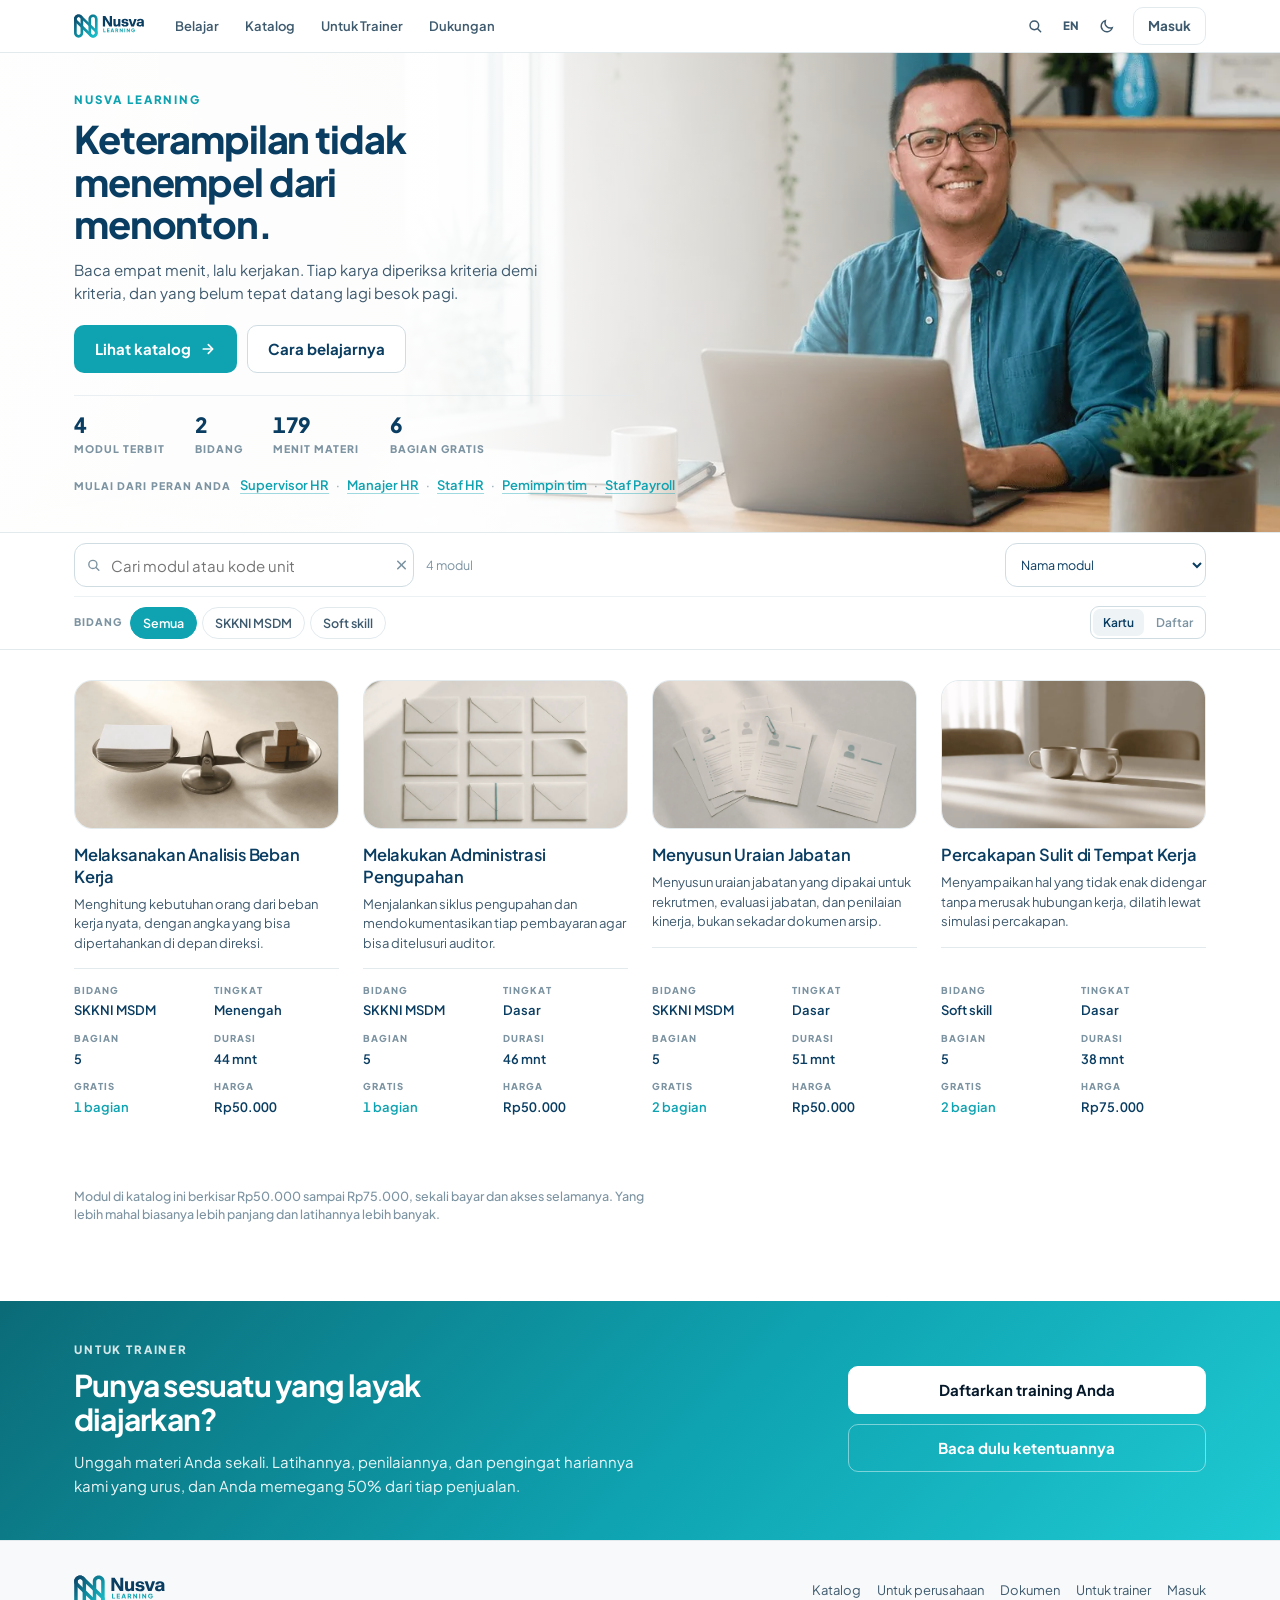
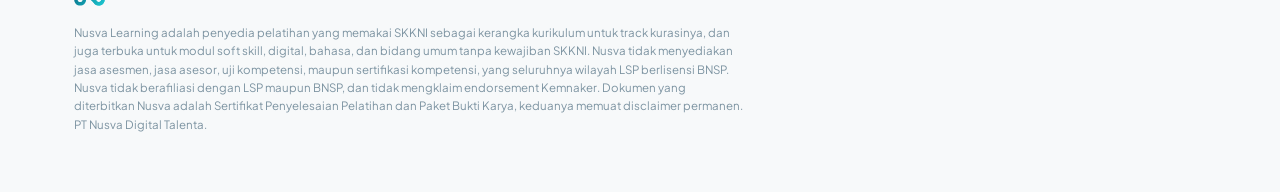
==== commit 8568313c: "Add files via upload" ====
--- a/index.html
+++ b/index.html
@@ -3,8 +3,8 @@
 <head>
 <meta charset="utf-8">
 <meta name="viewport" content="width=device-width,initial-scale=1,viewport-fit=cover">
-<title>Nusva Learning · Belajar dengan mengerjakan</title>
-<meta name="description" content="Nusva Learning adalah tempat belajar keterampilan kerja dengan cara mengerjakannya. Latihan yang diperiksa per kriteria, pengingat harian, dan portofolio bukti karya yang bisa Anda bawa.">
+<title>Nusva Learning · Katalog modul keterampilan kerja</title>
+<meta name="description" content="Katalog modul keterampilan kerja berbasis SKKNI dan soft skill. Tiap modul menampilkan bagian, durasi, kriteria, dan bagian mana yang dibuka gratis sebelum dibeli.">
 <meta property="og:title" content="Nusva Learning">
 <meta property="og:description" content="Belajar dengan mengerjakan, bukan menonton.">
 <meta property="og:type" content="website">
@@ -13,113 +13,190 @@
 <link rel="stylesheet" href="assets/nusva.css">
 <script src="assets/config.js"></script>
 <style>
-html{scroll-behavior:smooth;scroll-padding-top:80px}
-section{padding:76px 0;border-top:1px solid var(--border)}
-@media (max-width:700px){ section{padding:52px 0} }
-.hero{position:relative;padding:0;border-top:0;overflow:hidden;isolation:isolate;
-  min-height:min(640px,calc(100dvh - 130px));display:flex;align-items:center}
-.hero img.bg{position:absolute;inset:0;width:100%;height:100%;object-fit:cover;object-position:72% 50%;z-index:-2}
+html{scroll-behavior:smooth;scroll-padding-top:132px}
+
+/* ============================================================
+   SATU SUMBU KIRI.
+   Sebelumnya halaman ini punya empat tepi kiri yang berbeda: 154 untuk struktur,
+   173 untuk isi kartu katalog, 176 untuk isi kartu alasan, 192 untuk pita trainer.
+   Selisih 19 piksel terlalu kecil untuk terbaca sengaja dan terlalu besar untuk
+   terlihat rapi, jadi mata membacanya sebagai goyah.
+   Aturannya sekarang: kartu TIDAK punya padding samping. Pemisahnya jarak dan
+   garis rambut, bukan kotak. Latar yang perlu melebar dibuat full-bleed dengan
+   isinya tetap di dalam .wrap, sehingga tidak ada satu pun teks yang bergeser.
+   ============================================================ */
+
+/* ---------- header produk ---------- */
+.hero{position:relative;overflow:hidden;isolation:isolate;border-bottom:1px solid var(--border);
+  display:flex;align-items:center;min-height:352px}
+.hero img.bg{position:absolute;inset:0;width:100%;height:100%;object-fit:cover;object-position:74% 46%;z-index:-2}
 .hero::after{content:"";position:absolute;inset:0;z-index:-1;background:
-  linear-gradient(90deg,rgba(255,255,255,.97) 0%,rgba(255,255,255,.94) 30%,rgba(255,255,255,.62) 50%,rgba(255,255,255,.06) 72%,rgba(255,255,255,0) 86%)}
+  linear-gradient(90deg,rgba(255,255,255,.98) 0%,rgba(255,255,255,.96) 34%,rgba(255,255,255,.66) 52%,rgba(255,255,255,.08) 74%,rgba(255,255,255,0) 88%)}
 html[data-theme="dark"] .hero::after{background:
-  linear-gradient(90deg,rgba(7,16,24,.97) 0%,rgba(7,16,24,.93) 30%,rgba(7,16,24,.6) 50%,rgba(7,16,24,.08) 72%,rgba(7,16,24,0) 86%)}
-.herotx{width:100%;max-width:var(--wrap);margin:0 auto;padding:74px 24px 78px}
-.herotx > *{max-width:41ch}
+  linear-gradient(90deg,rgba(7,16,24,.98) 0%,rgba(7,16,24,.95) 34%,rgba(7,16,24,.64) 52%,rgba(7,16,24,.1) 74%,rgba(7,16,24,0) 88%)}
+.herotx{width:100%;max-width:var(--wrap);margin:0 auto;padding:38px 24px 34px}
+.hero h1{font-size:clamp(26px,3.2vw,38px);letter-spacing:-.03em;line-height:1.12;margin:9px 0 0;max-width:15ch}
+.hero .sub{font-size:15px;line-height:1.55;margin:12px 0 0;max-width:44ch;color:var(--ink-2)}
+.cta{display:flex;gap:10px;flex-wrap:wrap;margin-top:20px}
 @media (max-width:960px){
   .hero{display:block;min-height:0}
-  .hero img.bg{position:relative;inset:auto;height:auto;aspect-ratio:16/9;object-position:70% 50%;z-index:0}
+  .hero img.bg{position:relative;inset:auto;height:auto;aspect-ratio:16/7;object-position:72% 46%;z-index:0}
   .hero::after{display:none}
-  .herotx{padding:34px 18px 44px}
-}
-.hero h1{max-width:13ch}
-
-/* pita coba rasanya */
-.coba{background:var(--surface-2)}
-.coba .in{display:grid;grid-template-columns:minmax(0,1fr) minmax(0,1fr);gap:44px;align-items:center}
-@media (max-width:900px){ .coba .in{grid-template-columns:1fr;gap:26px} }
-
-/* pita artefak */
-.artefak .in{display:grid;grid-template-columns:minmax(0,.85fr) minmax(0,1.15fr);gap:48px;align-items:center}
-/* dua pita ini sengaja tanpa judul: kalimat pembukanya yang membawa blok, jadi ukurannya dinaikkan */
-.artefak .sub,.coba .sub{font-size:clamp(17px,1.9vw,21.5px);color:var(--ink);line-height:1.5;max-width:44ch;margin-top:14px}
-@media (max-width:900px){ .artefak .in{grid-template-columns:1fr;gap:26px} }
-.artefak img{display:block;width:100%;aspect-ratio:5/4;object-fit:cover;object-position:50% 42%;
-  max-height:470px;border-radius:var(--r-panel);background:var(--surface-3)}
-@media (max-width:900px){ .artefak img{aspect-ratio:16/10;max-height:320px} }
-.cta{display:flex;gap:11px;flex-wrap:wrap;margin-top:30px}
+  /* padding samping WAJIB sama dengan .wrap, kalau tidak teks hero bergeser 6 piksel
+     terhadap seluruh halaman dan sumbunya pecah lagi justru di layar sedang */
+  .herotx{padding:24px 24px 30px}
+}
+@media (max-width:560px){ .herotx{padding:22px 18px 26px} }
+
+/* ---------- baris fakta: angka hidup, dihitung dari katalog ---------- */
+.fakta{display:flex;gap:30px;flex-wrap:wrap;margin-top:22px;padding-top:18px;
+  border-top:1px solid color-mix(in srgb,var(--border) 70%,transparent);max-width:min(100%,560px)}
+.fakta div{min-width:0}
+.fakta b{display:block;font-size:21px;font-weight:800;letter-spacing:-.02em;line-height:1;
+  font-variant-numeric:tabular-nums}
+.fakta span{display:block;font-size:10.5px;font-weight:800;letter-spacing:.1em;text-transform:uppercase;
+  color:var(--ink-3);margin-top:6px}
+
+/* ---------- pintasan jabatan ---------- */
+.jabatan{font-size:13px;color:var(--ink-2);margin:16px 0 0;line-height:1.9;max-width:min(100%,690px)}
+.jabatan .lb{font-size:10.5px;font-weight:800;letter-spacing:.1em;text-transform:uppercase;
+  color:var(--ink-3);margin-right:9px}
+.jabatan button{border:0;background:transparent;padding:0;font-size:13px;font-weight:var(--w-body-strong);
+  color:var(--accent);text-decoration:underline;text-underline-offset:3px;
+  text-decoration-color:color-mix(in srgb,var(--accent) 40%,transparent)}
+.jabatan button:hover{text-decoration-color:var(--accent)}
+.jabatan .pisah{color:var(--ink-3);margin:0 7px}
+
+/* ---------- bilah kerja katalog ---------- */
+.kerja{position:sticky;top:var(--nav);z-index:30;border-bottom:1px solid var(--border);
+  background:color-mix(in srgb,var(--surface) 96%,transparent);backdrop-filter:saturate(180%) blur(18px)}
+@supports not (backdrop-filter:blur(1px)){ .kerja{background:var(--surface)} }
+@media (max-width:760px){ .kerja{position:static} }
+/* Dua baris yang disengaja, bukan dua baris hasil terlanjur melimpah.
+   Baris atas: apa yang dicari dan bagaimana diurutkan. Baris bawah: saringannya. */
+.kerja .wrap{padding-top:10px;padding-bottom:10px}
+.kerja .baris{display:flex;gap:12px;align-items:center;flex-wrap:wrap}
+.kerja .baris + .baris{margin-top:9px;padding-top:9px;border-top:1px solid color-mix(in srgb,var(--border) 65%,transparent)}
+.kerja .cari{position:relative;flex:1 1 260px;min-width:0;max-width:340px}
+.kerja .cari input{margin:0;padding-left:36px;height:var(--hit-min)}
+.kerja .cari svg{position:absolute;left:12px;top:50%;transform:translateY(-50%);width:15px;height:15px;
+  color:var(--ink-3);pointer-events:none}
+.kerja .cari .x{position:absolute;right:6px;top:50%;transform:translateY(-50%);border:0;background:transparent;
+  color:var(--ink-3);width:26px;height:26px;border-radius:7px;display:grid;place-items:center}
+.kerja .cari .x:hover{background:var(--surface-3);color:var(--ink)}
+.grup{display:flex;gap:5px;flex-wrap:wrap;align-items:center}
+.grup .lb{font-size:10.5px;font-weight:800;letter-spacing:.1em;text-transform:uppercase;color:var(--ink-3);
+  margin-right:3px}
+.kerja .chip{min-height:32px;padding:5px 12px;font-size:12.5px}
+.kerja .chip[aria-pressed="true"]{background:var(--accent);border-color:var(--accent);color:#fff}
+.kerja .sp{flex:1}
+.kerja select.f{margin:0;height:32px;padding:0 30px 0 11px;font-size:12.5px;width:auto;min-width:150px}
+.hasil{font-size:12.5px;color:var(--ink-3);font-variant-numeric:tabular-nums;white-space:nowrap}
+@media (max-width:760px){ .kerja .sp{display:none} .kerja .cari{max-width:none;flex-basis:100%} }
+
+/* ---------- katalog ---------- */
+.katwrap{padding:30px 0 64px}
+/* Kolomnya ditetapkan per breakpoint, bukan auto-fill, supaya jumlah modul yang masih
+   sedikit tidak pernah menyisakan satu kartu sendirian di baris terakhir. */
+.kat{display:grid;grid-template-columns:repeat(4,minmax(0,1fr));gap:34px 24px}
+@media (max-width:1180px){ .kat{grid-template-columns:repeat(3,minmax(0,1fr))} }
+@media (max-width:900px){  .kat{grid-template-columns:repeat(2,minmax(0,1fr))} }
+@media (max-width:600px){  .kat{grid-template-columns:1fr;gap:30px} }
+
+/* Kartu TANPA padding samping dan TANPA border: isinya mulai persis di tepi kolomnya,
+   jadi kolom pertama sejajar dengan judul seksi dan logo di bar navigasi. */
+a.mod{display:flex;flex-direction:column;text-decoration:none;color:inherit;background:transparent;height:100%}
+a.mod .gb{display:block;width:100%;aspect-ratio:16/9;object-fit:cover;background:var(--surface-3);
+  border-radius:var(--r-card);border:1px solid var(--border);transition:transform .3s var(--spring)}
+a.mod:hover .gb{transform:translateY(-3px)}
+a.mod h3{font-size:16.5px;font-weight:var(--w-subhead);line-height:1.32;margin:15px 0 0;letter-spacing:-.012em}
+a.mod:hover h3{color:var(--accent)}
+a.mod .rk{font-size:13px;color:var(--ink-2);margin:7px 0 0;line-height:1.5}
+
+/* Sidik jari halaman ini: enam fakta di posisi yang selalu sama, sehingga katalog
+   bisa dipindai ke bawah seperti membaca kolom tabel, bukan dibaca kartu per kartu. */
+.spec{display:grid;grid-template-columns:repeat(2,minmax(0,1fr));gap:12px 14px;margin-top:auto;padding-top:14px}
+/* saat kartunya selebar satu kolom penuh, dua kolom membuat nilainya terpencar jauh dari
+   labelnya, jadi di sana tiga kolom yang benar */
+@media (max-width:600px){ .spec{grid-template-columns:repeat(3,minmax(0,1fr));gap:12px 12px} }
+.spec > div{min-width:0}
+.spec dt{display:block;font-size:9.5px;font-weight:800;letter-spacing:.11em;text-transform:uppercase;
+  color:var(--ink-3);white-space:nowrap;overflow:hidden;text-overflow:ellipsis}
+.spec dd{display:block;margin:4px 0 0;font-size:13px;font-weight:var(--w-body-strong);color:var(--ink);
+  font-variant-numeric:tabular-nums;line-height:1.3;overflow:hidden;text-overflow:ellipsis}
+.spec dd.acc{color:var(--accent)}
+.spec dd.mut{color:var(--ink-3);font-weight:var(--w-caption)}
+a.mod .rule{height:1px;background:var(--border);margin-top:15px}
+
+/* ---------- tampilan daftar ----------
+   Kisi kartu bagus untuk menjelajah belasan modul. Untuk seratus modul ia jadi dinding foto
+   sepanjang sepuluh ribu piksel, dan itu bukan cuma lambat, itu juga membuat orang berhenti
+   memilih. Maka di atas ambang tertentu katalog berganti sendiri jadi daftar: satu baris per
+   modul, angkanya berbaris jadi kolom sungguhan, dan seratus modul muat dibaca sambil digulir
+   sekali. Penggantiannya otomatis, jadi tidak ada yang perlu menemukan tombolnya lebih dulu. */
+/* Delapan kolom: sampul, judul, lalu ENAM fakta yang sama persis dengan yang ada di kartu.
+   Jumlahnya harus tepat delapan; kalau kurang satu, item terakhir melompat ke baris kedua
+   dan tinggi tiap baris membengkak dari 69 piksel jadi 107 tanpa ada yang terlihat rusak. */
+.kepala,.baris-mod{display:grid;
+  grid-template-columns:76px minmax(0,1fr) 110px 76px 54px 68px 84px 88px;
+  gap:16px;align-items:center}
+@media (max-width:1100px){ .kepala,.baris-mod{
+  grid-template-columns:64px minmax(0,1fr) 92px 68px 48px 62px 74px 80px;gap:12px} }
+.kepala{padding:0 0 9px;border-bottom:1px solid var(--border-strong)}
+.kepala span{font-size:9.5px;font-weight:800;letter-spacing:.11em;text-transform:uppercase;color:var(--ink-3)}
+.baris-mod{padding:13px 0;border-bottom:1px solid var(--border);text-decoration:none;color:inherit}
+.baris-mod:hover{background:color-mix(in srgb,var(--accent) 5%,transparent)}
+.baris-mod img{width:76px;height:43px;object-fit:cover;border-radius:8px;background:var(--surface-3);border:1px solid var(--border)}
+@media (max-width:1100px){ .baris-mod img{width:64px;height:36px} }
+.baris-mod .jd{font-size:14.5px;font-weight:var(--w-body-strong);line-height:1.35;
+  overflow:hidden;text-overflow:ellipsis;display:-webkit-box;-webkit-line-clamp:2;-webkit-box-orient:vertical}
+.baris-mod:hover .jd{color:var(--accent)}
+.baris-mod .nilai{font-size:13px;font-variant-numeric:tabular-nums;overflow:hidden;text-overflow:ellipsis;white-space:nowrap}
+.baris-mod .nilai.acc{color:var(--accent);font-weight:var(--w-body-strong)}
+.baris-mod .nilai.mut{color:var(--ink-3)}
+/* Di layar sempit tabel tujuh kolom mustahil. Barisnya dilipat jadi dua baris kecil,
+   tetap satu modul per baris, tetap jauh lebih padat daripada kartu. */
+@media (max-width:820px){
+  .kepala{display:none}
+  .baris-mod{grid-template-columns:64px minmax(0,1fr);gap:12px;row-gap:6px}
+  .baris-mod .jd{grid-column:2}
+  .baris-mod .nilai{grid-column:2;display:inline;font-size:12px;color:var(--ink-3)}
+  .baris-mod .nilai::after{content:" · "}
+  .baris-mod .nilai:last-child::after{content:""}
+  .baris-mod .lipat{grid-column:2;display:flex;flex-wrap:wrap;gap:0}
+}
+
+/* ---------- kendali tampilan dan muat lebih banyak ---------- */
+.tampil{display:flex;gap:2px;border:1px solid var(--border-strong);border-radius:9px;padding:2px;flex:none}
+.tampil button{border:0;background:transparent;border-radius:7px;padding:4px 10px;font-size:12px;
+  font-weight:var(--w-body-strong);color:var(--ink-3);min-height:26px}
+.tampil button[aria-pressed="true"]{background:var(--surface-3);color:var(--ink)}
+.lagi{display:flex;justify-content:center;margin-top:30px}
+
+.nihil{border:1px dashed var(--border-strong);border-radius:var(--r-card);padding:40px 24px;margin-top:6px}
+.nihil b{display:block;font-size:16px}
+
+/* ---------- pita trainer, latar melebar tapi teks tetap di sumbu ---------- */
+.pita{background:var(--grad-pasang);color:#fff}
+.pita .wrap{padding-top:40px;padding-bottom:42px;display:grid;grid-template-columns:1.35fr .65fr;gap:30px;align-items:center}
+@media (max-width:820px){ .pita .wrap{grid-template-columns:1fr;padding-top:30px;padding-bottom:32px} }
+.pita h2{color:#fff;margin-top:9px;max-width:20ch;font-size:clamp(22px,2.6vw,30px)}
+.pita p{color:rgba(255,255,255,.92);font-size:15px;line-height:1.6;margin:13px 0 0;max-width:52ch}
+.pita .eyebrow{color:rgba(255,255,255,.82)}
+.pita .btn-secondary{background:#fff;border-color:#fff;color:var(--samudra-900)}
+.pita .btn-quiet{border-color:rgba(255,255,255,.45);color:#fff}
+.pita .cta{margin-top:0;flex-direction:column;align-items:stretch}
+
 .akun{display:flex;gap:9px;align-items:center;font-size:13px;color:var(--ink-2)}
 .akun .ini{width:30px;height:30px;border-radius:50%;background:var(--surface-3);color:var(--ink-2);
   display:grid;place-items:center;font-size:11.5px;font-weight:800;flex:none}
 .akun .nm{max-width:22ch;overflow:hidden;text-overflow:ellipsis;white-space:nowrap;font-weight:var(--w-body-strong)}
 @media (max-width:640px){ .akun .nm{display:none} }
-
-/* kartu ritme di hero */
-.demo{background:var(--surface-2);border:1px solid var(--border);border-radius:var(--r-panel);padding:20px}
-.dcard{background:var(--surface);border:1px solid var(--border);border-radius:14px;padding:14px 15px;margin-bottom:10px}
-.dcard:last-child{margin-bottom:0}
-.dcard .lb{display:block;font-size:10.5px;font-weight:800;letter-spacing:.1em;text-transform:uppercase;color:var(--ink-3)}
-.dcard .q{display:block;font-size:15px;font-weight:var(--w-subhead);margin-top:6px;line-height:1.4}
-.dopt{display:flex;gap:8px;margin-top:11px;flex-wrap:wrap}
-.dopt button{border:1px solid var(--border-strong);background:var(--surface);border-radius:9px;
-  padding:8px 12px;font-size:13px;font-weight:var(--w-body-strong);color:var(--ink-2);min-height:var(--hit-compact)}
-.dopt button[data-st="benar"]{background:var(--success-tint);border-color:var(--success);color:var(--success-deep)}
-.dopt button[data-st="salah"]{background:var(--danger-tint);border-color:var(--danger);color:var(--danger-deep)}
-.dfb{font-size:12.5px;line-height:1.5;margin-top:10px;color:var(--ink-2)}
-.ring{display:flex;gap:4px;margin-top:4px}
-.ring i{height:5px;flex:1;border-radius:3px;background:var(--surface-3)}
-.ring i.on{background:var(--grad-pasang)}
-
-/* tiga alasan */
-.tri{display:grid;grid-template-columns:repeat(3,1fr);gap:14px;margin-top:34px}
-@media (max-width:820px){ .tri{grid-template-columns:1fr} }
-.tri .card{padding:20px 21px 22px}
-.tri h3{margin-bottom:8px}
-.tri p{font-size:13.5px;color:var(--ink-2);margin:0;line-height:1.55}
-.tri .ic{width:32px;height:32px;border-radius:10px;background:var(--accent);color:#fff;
-  display:grid;place-items:center;margin-bottom:13px}
-.tri .ic svg{width:16px;height:16px}
-
-/* katalog */
-.kat{display:grid;grid-template-columns:repeat(auto-fill,minmax(400px,1fr));gap:16px;margin-top:30px}
-@media (max-width:560px){ .kat{grid-template-columns:1fr} }
-a.mod{display:flex;flex-direction:column;text-decoration:none;color:inherit;background:var(--surface);
-  border:1px solid var(--border);border-radius:var(--r-card);overflow:hidden;height:100%;
-  transition:border-color .18s ease,transform .18s var(--spring)}
-a.mod .gb{display:block;width:100%;aspect-ratio:16/10;object-fit:cover;background:var(--surface-3);flex:none}
-a.mod > *:not(.gb){margin-left:18px;margin-right:18px}
-a.mod .top{margin-top:16px}
-a.mod .ft{margin-top:auto;padding-top:13px;margin-bottom:17px}
-a.mod:hover{border-color:var(--accent);transform:translateY(-2px)}
-a.mod .top{display:flex;gap:8px;align-items:center;flex-wrap:wrap;margin-bottom:9px}
-a.mod h3{font-size:16.5px;font-weight:var(--w-subhead);line-height:1.35}
-a.mod .rk{font-size:13px;color:var(--ink-2);margin:7px 0 0;line-height:1.5}
-a.mod .ft{display:flex;gap:12px;align-items:baseline;font-size:12.5px;color:var(--ink-3)}
-/* satu penanda dominan per kartu: bagian gratis yang bersuara, harga cukup terbaca */
-a.mod .ft .hrg{margin-left:auto;font-size:13.5px;font-weight:var(--w-body-strong);color:var(--ink-2);letter-spacing:0}
-.filter{display:flex;gap:7px;flex-wrap:wrap;margin-top:22px}
-.filter button[aria-pressed="true"]{background:var(--accent);border-color:var(--accent);color:#fff}
-.caribar{display:flex;gap:9px;align-items:center;margin-top:18px;max-width:520px}
-.caribar input{margin:0}
-.caribar .x{border:1px solid var(--border-strong);background:var(--surface);border-radius:var(--r-field);
-  padding:0 13px;height:var(--hit-min);font-size:13px;font-weight:var(--w-body-strong);color:var(--ink-2);flex:none}
-.jml{font-size:13px;color:var(--ink-3);margin-top:12px}
-.nihil{border:1px dashed var(--border-strong);border-radius:var(--r-card);padding:34px 22px;text-align:center;margin-top:16px}
-
-/* pita trainer */
-.pita{background:var(--grad-pasang);color:#fff;border-radius:var(--r-panel);padding:40px 38px 42px;
-  display:grid;grid-template-columns:1.3fr .7fr;gap:28px;align-items:center}
-@media (max-width:820px){ .pita{grid-template-columns:1fr;padding:30px 24px 32px} }
-.pita h2{color:#fff;margin-top:10px;max-width:20ch}
-.pita p{color:rgba(255,255,255,.92);font-size:15.5px;line-height:1.6;margin:14px 0 0;max-width:52ch}
-.pita .eyebrow{color:rgba(255,255,255,.82)}
-.pita .btn-secondary{background:#fff;border-color:#fff;color:var(--samudra-900)}
-.pita .btn-quiet{border-color:rgba(255,255,255,.45);color:#fff}
 </style>
 </head>
 <body>
 
 <header id="nav"></header>
-<div id="rail"></div>
 
 <main>
 
@@ -129,111 +206,76 @@
   <div class="herotx">
       <span class="eyebrow" id="hEyebrow" data-en="Nusva Learning">Nusva Learning</span>
       <h1 id="hJudul" data-en="You do not learn a skill by watching one.">Keterampilan tidak menempel dari menonton.</h1>
-      <p class="sub" id="hSub" data-en="Here you read four minutes, then you do the work. Your submission is checked criterion by criterion with a specific reason, and what you got wrong comes back tomorrow morning until it sticks.">Di sini Anda membaca empat menit, lalu mengerjakannya. Karya Anda diperiksa kriteria demi kriteria dengan alasan yang spesifik, dan yang belum tepat datang lagi besok pagi sampai menempel.</p>
+      <p class="sub" id="hSub" data-en="Read four minutes, then do the work. Every submission is checked criterion by criterion, and what you got wrong comes back the next morning.">Baca empat menit, lalu kerjakan. Tiap karya diperiksa kriteria demi kriteria, dan yang belum tepat datang lagi besok pagi.</p>
       <div class="cta" id="hCta">
         <a class="btn btn-primary" href="#katalog">
           <span data-en="Browse the catalogue">Lihat katalog</span>
           <svg viewBox="0 0 24 24" fill="none" stroke="currentColor" stroke-width="2.6" stroke-linecap="round" stroke-linejoin="round"><path d="M5 12h13"/><path d="M12.5 5.5L19 12l-6.5 6.5"/></svg>
         </a>
-        <a class="btn btn-secondary" href="#coba" data-en="Try it in 30 seconds">Coba 30 detik</a>
+        <a class="btn btn-secondary" href="dokumen.html#cara" id="hCta2" data-en="How it works">Cara belajarnya</a>
       </div>
-      <p class="cap" id="hCap" style="margin-top:24px;max-width:46ch" data-en="Detail of every module is open to read before you sign up. Signing in is only needed when you start learning.">Detail tiap modul terbuka untuk dibaca sebelum Anda mendaftar. Masuk baru diperlukan saat Anda mulai belajar.</p>
+      <div class="fakta" id="fakta"></div>
+      <!-- Sumbu masuk berbentuk pengenalan diri, bukan evaluasi. Sengaja berupa tautan teks,
+           bukan chip, supaya terbaca sebagai pintasan dan tidak menambah satu lagi permukaan
+           kendali di halaman yang kendalinya justru sedang dikurangi. -->
+      <p class="jabatan" id="jabatan"></p>
   </div>
 </section>
 
-<section class="coba" id="coba">
-  <div class="wrap in">
-    <div>
-      <span class="eyebrow" data-en="Thirty seconds">Tiga puluh detik</span>
-      <p class="sub" data-en="Two questions from what you read yesterday, answered with one thumb. No streaks, no points, and a blank day stays blank.">Dua pertanyaan dari materi kemarin, dijawab dengan satu jempol. Tanpa hitungan beruntun, tanpa poin, dan hari yang bolong dibiarkan bolong.</p>
+<section class="kerja" id="katalog" aria-label="Saring katalog">
+  <div class="wrap">
+    <div class="baris">
+      <div class="cari">
+        <svg viewBox="0 0 24 24" fill="none" stroke="currentColor" stroke-width="2.2" stroke-linecap="round"><circle cx="11" cy="11" r="6.5"/><path d="M16 16l4.5 4.5"/></svg>
+        <label class="sr" for="cari" data-en="Search modules">Cari modul</label>
+        <input class="f" id="cari" type="search" autocomplete="off"
+               placeholder="Cari modul atau kode unit" data-en-ph="Search modules or unit code">
+        <button class="x" id="cariX" hidden aria-label="Bersihkan pencarian">
+          <svg viewBox="0 0 24 24" width="13" height="13" fill="none" stroke="currentColor" stroke-width="2.6" stroke-linecap="round"><path d="M6 6l12 12"/><path d="M18 6L6 18"/></svg>
+        </button>
+      </div>
+      <span class="hasil" id="hasil"></span>
+      <span class="sp"></span>
+      <label class="sr" for="urut" data-en="Sort">Urutkan</label>
+      <select class="f" id="urut">
+        <option value="judul"  data-en="Name">Nama modul</option>
+        <option value="murah"  data-en="Lowest price">Harga terendah</option>
+        <option value="mahal"  data-en="Highest price">Harga tertinggi</option>
+        <option value="pendek" data-en="Shortest">Paling singkat</option>
+        <option value="gratis" data-en="Most free parts">Bagian gratis terbanyak</option>
+      </select>
     </div>
-    <aside class="demo" aria-label="Contoh sapaan pagi">
-      <div class="dcard">
-        <span class="lb" data-en="Daily recall · 30 seconds">Daily recall · 30 detik</span>
-        <span class="q" data-en="Which one belongs in a job description, and which one does not?">Mana yang termasuk isi uraian jabatan, dan mana yang bukan?</span>
-        <div class="dopt">
-          <button data-i="0" data-en="Main responsibilities">Tanggung jawab utama</button>
-          <button data-i="1" data-en="The person salary">Gaji orangnya</button>
-          <button data-i="2" data-en="Required competencies">Kompetensi yang dibutuhkan</button>
-        </div>
-        <p class="dfb" id="fb" data-en="Pick one. Nothing here is recorded; this is just a taste.">Pilih satu. Tidak ada yang dicatat di sini, ini sekadar contoh rasanya.</p>
-      </div>
-      <div class="dcard">
-        <span class="lb" data-en="Continue">Lanjutkan</span>
-        <span class="q" data-en="Anatomy of a job description that gets used">Anatomi uraian jabatan yang terpakai</span>
-        <p class="cap" style="margin-top:6px" data-en="Next: 6 min reading, then one exercise.">Berikutnya: baca 6 mnt, lalu satu latihan.</p>
-        <div class="ring" aria-hidden="true"><i class="on"></i><i class="on"></i><i></i><i></i><i></i></div>
-        <p class="cap" style="margin-top:7px" data-en="2 of 5 criteria complete">2 dari 5 kriteria complete</p>
-      </div>
-    </aside>
-  </div>
-</section>
-
-<section id="cara">
-  <div class="wrap">
-    <span class="eyebrow" data-en="How it works">Cara belajarnya</span>
-    <div class="tri">
-      <div class="card">
-        <div class="ic"><svg viewBox="0 0 24 24" fill="none" stroke="currentColor" stroke-width="2.4" stroke-linecap="round" stroke-linejoin="round"><path d="M4 6h9"/><path d="M4 12h16"/><path d="M4 18h12"/></svg></div>
-        <h3 data-en="You do the work, not watch it">Anda mengerjakan, bukan menontonnya</h3>
-        <p data-en="The concept panel is short on purpose. Most of your time goes to the exercise, because doing is what builds the memory, not watching someone else do it.">Panel konsepnya sengaja pendek. Sebagian besar waktu Anda dipakai untuk latihan, karena yang membangun ingatan adalah mengerjakan, bukan melihat orang lain mengerjakan.</p>
-      </div>
-      <div class="card">
-        <div class="ic"><svg viewBox="0 0 24 24" fill="none" stroke="currentColor" stroke-width="2.4" stroke-linecap="round" stroke-linejoin="round"><rect x="4" y="4" width="16" height="16" rx="3"/><path d="M8.5 12l2.4 2.4L16 9.5"/></svg></div>
-        <h3 data-en="You see the criteria before you start">Kriterianya terlihat sebelum Anda mulai</h3>
-        <p data-en="No guessing what counts as good. The rubric is open from the first screen, and the feedback tells you which criterion is not met yet and why, quoting your own work.">Tidak perlu menebak apa yang dianggap baik. Rubriknya terbuka sejak layar pertama, dan umpan baliknya menyebut kriteria mana yang belum terpenuhi beserta alasannya, dengan mengutip karya Anda sendiri.</p>
-      </div>
-      <div class="card">
-        <div class="ic"><svg viewBox="0 0 24 24" fill="none" stroke="currentColor" stroke-width="2.4" stroke-linecap="round" stroke-linejoin="round"><circle cx="12" cy="12" r="8.5"/><path d="M12 7.5v5l3 1.8"/></svg></div>
-        <h3 data-en="It comes back before you forget">Ia datang lagi sebelum Anda lupa</h3>
-        <p data-en="Thirty seconds in the morning, two questions from yesterday. No streaks, no points, no guilt notifications. A blank day stays blank and nothing scolds you.">Tiga puluh detik di pagi hari, dua pertanyaan dari materi kemarin. Tanpa hitungan beruntun, tanpa poin, tanpa notifikasi rasa bersalah. Hari yang bolong dibiarkan bolong dan tidak ada yang memarahi Anda.</p>
+    <div class="baris">
+      <div class="grup" id="fBidang"></div>
+      <div class="grup" id="fPeran" hidden></div>
+      <span class="sp"></span>
+      <div class="tampil" id="tampil" role="group" aria-label="Cara menampilkan" hidden>
+        <button data-m="kartu"  aria-pressed="false" data-en="Cards">Kartu</button>
+        <button data-m="daftar" aria-pressed="false" data-en="List">Daftar</button>
       </div>
     </div>
   </div>
 </section>
 
-<section class="artefak">
-  <div class="wrap in">
-    <div>
-      <p class="sub" data-en="Every exercise you finish becomes part of an Evidence Portfolio, arranged criterion by criterion. You can attach it to a job application, bring it to a performance review, or take it to an LSP when you sit for competency assessment.">Tiap latihan yang Anda tuntaskan menjadi bagian dari Paket Bukti Karya, tersusun kriteria demi kriteria. Bisa Anda lampirkan di lamaran kerja, Anda bawa ke penilaian kinerja, atau Anda bawa ke LSP saat ikut uji kompetensi.</p>
-      <p class="cap" style="margin-top:18px;max-width:46ch" data-en="The portfolio is free forever. It is a trust instrument, not a product we sell you.">Paket Bukti Karya gratis selamanya. Ia alat kepercayaan, bukan barang yang kami jual ke Anda.</p>
-    </div>
-    <img src="assets/foto/artefak.webp" width="900" height="1200" loading="lazy"
-         alt="Satu dokumen hasil latihan tercetak di atas meja">
+<section class="katwrap">
+  <div class="wrap">
+    <div class="kat" id="kat"></div>
+    <div class="lagi" id="lagi"></div>
+    <div class="nihil" id="nihil" hidden></div>
+    <p class="cap" id="jangkarHarga" style="margin-top:26px;max-width:66ch"></p>
   </div>
 </section>
 
-<section id="katalog">
+<section class="pita" id="trainer">
   <div class="wrap">
-    <span class="eyebrow" data-en="Catalogue">Katalog</span>
-    <h2 data-en="Open any module and read it before you decide.">Buka modul mana pun dan bacanya dulu sebelum memutuskan.</h2>
-    <p class="sub" data-en="Every module shows its parts, its length, and which parts the trainer opened for free.">Tiap modul menampilkan bagian-bagiannya, durasinya, dan bagian mana yang dibuka gratis oleh trainernya.</p>
-    <p class="cap" id="jangkarHarga" style="margin-top:10px;max-width:58ch"></p>
-    <div class="caribar">
-      <label class="sr" for="cari" data-en="Search modules">Cari modul</label>
-      <input class="f" id="cari" type="search" autocomplete="off"
-             placeholder="Cari modul, misalnya beban kerja" data-en-ph="Search modules, for example workload">
-      <button class="x" id="cariX" hidden data-en="Clear">Bersihkan</button>
+    <div>
+      <span class="eyebrow" data-en="For trainers">Untuk trainer</span>
+      <h2 data-en="Have something worth teaching?">Punya sesuatu yang layak diajarkan?</h2>
+      <p data-en="Upload your material once. The exercises, the marking, and the daily reminders are ours to handle, and you keep 50% of every sale.">Unggah materi Anda sekali. Latihannya, penilaiannya, dan pengingat hariannya kami yang urus, dan Anda memegang 50% dari tiap penjualan.</p>
     </div>
-    <div class="filter" id="filter"></div>
-    <p class="jml" id="jml"></p>
-    <div class="kat" id="kat"></div>
-    <div class="nihil" id="nihil" hidden></div>
-  </div>
-</section>
-
-<section id="trainer" style="border-top:0;padding-top:8px">
-  <div class="wrap">
-    <div class="pita">
-      <div>
-        <span class="eyebrow" data-en="For trainers">Untuk trainer</span>
-        <h2 data-en="Have something worth teaching?">Punya sesuatu yang layak diajarkan?</h2>
-        <p data-en="Upload your material once. The exercises, the marking, and the daily reminders are ours to handle, and you keep 50% of every sale.">Unggah materi Anda sekali. Latihannya, penilaiannya, dan pengingat hariannya kami yang urus, dan Anda memegang 50% dari tiap penjualan.</p>
-      </div>
-      <div class="cta" style="margin-top:0;flex-direction:column;align-items:stretch">
-        <a class="btn btn-secondary" href="masuk.html?peran=trainer&amp;next=trainer/modul.html" data-en="Register your training">Daftarkan training Anda</a>
-        <a class="btn btn-quiet" href="trainer.html" data-en="Read the details first">Baca dulu ketentuannya</a>
-      </div>
+    <div class="cta">
+      <a class="btn btn-secondary" href="masuk.html?peran=trainer&amp;next=trainer/modul.html" data-en="Register your training">Daftarkan training Anda</a>
+      <a class="btn btn-quiet" href="trainer.html" data-en="Read the details first">Baca dulu ketentuannya</a>
     </div>
   </div>
 </section>
@@ -260,168 +302,312 @@
 
 <script type="module">
 import { pasangKepala, pasangAkun, T, rp, nf, KATALOG, pengguna } from './assets/app.js';
-import { pasangNav, pasangRail } from './assets/nav.js';
+import { pasangNav } from './assets/nav.js';
 import { sampulCadangan } from './assets/sampul.js';
 
 pasangNav({ prefix:'' });
 pasangKepala();
 pasangAkun(document.getElementById('aakun'));
 
-/* Rail membawa JALUR, katalog membawa MODUL. Sebelumnya keduanya menampilkan empat modul yang
-   sama persis, dan pengulangan itu justru membuat katalognya terasa lebih kecil dari sebenarnya. */
-function gambarRail(){
-  const j = [
-    { h:'index.html?bidang=SKKNI%20MSDM#katalog', judul:T('SKKNI MSDM','SKKNI HR'),         g:'assets/foto/sampul-uraian-jabatan.webp' },
-    { h:'index.html?bidang=Soft%20skill#katalog', judul:T('Soft skill','Soft skills'),      g:'assets/foto/sampul-komunikasi-sulit.webp' },
-    { h:'index.html#katalog',   judul:T('Semua modul','All modules'),        g:'assets/foto/sampul-analisis-beban-kerja.webp' },
-    { h:'perusahaan.html',      judul:T('Untuk perusahaan','For companies'), g:'assets/foto/artefak.webp' },
-    { h:'dokumen.html',         judul:T('Dokumen Anda','Your documents'),    g:'assets/foto/sampul-administrasi-pengupahan.webp' },
-    { h:'trainer.html',         judul:T('Untuk trainer','For trainers'),     g:'assets/foto/hero-trainer.webp' }
+const $ = id => document.getElementById(id);
+
+/* ---------- baris fakta ----------
+   Seluruhnya dihitung dari katalog yang berlaku, jadi tidak ada angka mati yang
+   diam-diam jadi keliru saat modulnya bertambah. */
+function gambarFakta(){
+  const bidang = new Set(KATALOG.map(m => m.bidang));
+  const menit  = KATALOG.reduce((a,m) => a + m.menit, 0);
+  const gratis = KATALOG.reduce((a,m) => a + m.bagian.filter(b => b.buka).length, 0);
+  const isi = [
+    [nf(KATALOG.length),  T('Modul terbit','Modules live')],
+    [nf(bidang.size),     T('Bidang','Fields')],
+    [nf(menit),           T('Menit materi','Minutes of material')],
+    [nf(gratis),          T('Bagian gratis','Free parts')]
   ];
-  pasangRail('rail', j.map(x => ({
-    h:x.h, judul:x.judul, gambar:'<img src="'+x.g+'" alt="" loading="lazy">'
-  })), '');
-}
-
-/* ---------- hero yang sadar sesi ----------
-   Peserta yang sudah punya modul berjalan tidak perlu disambut halaman jualan lagi.
-   Yang ia butuhkan cuma satu: melanjutkan yang kemarin. */
+  $('fakta').innerHTML = isi.map(([v,k]) =>
+    '<div><b class="num"></b><span></span></div>').join('');
+  [...$('fakta').children].forEach((el,i) => {
+    el.querySelector('b').textContent = isi[i][0];
+    el.querySelector('span').textContent = isi[i][1];
+  });
+}
+
+/* ---------- hero yang sadar sesi ---------- */
 function setTeks(el, id, en){ el.textContent = T(id, en); el.dataset.en = T(en, id); }
 async function sesuaikanHero(){
   const u = await pengguna();
   if(!u) return;
-  const nama = (u.user_metadata && (u.user_metadata.full_name || u.user_metadata.name)) || u.email || '';
+  const nama  = (u.user_metadata && (u.user_metadata.full_name || u.user_metadata.name)) || u.email || '';
   const depan = String(nama).trim().split(/\s+/)[0] || '';
-  setTeks(document.getElementById('hEyebrow'),
-    depan ? 'Selamat datang kembali, ' + depan : 'Selamat datang kembali',
-    depan ? 'Welcome back, ' + depan : 'Welcome back');
-  setTeks(document.getElementById('hJudul'),
-    'Lanjutkan yang kemarin.', 'Pick up where you left off.');
-  setTeks(document.getElementById('hSub'),
-    'Yang belum menempel sudah menunggu di beranda belajar Anda, beserta modul yang sedang berjalan.',
-    'What has not stuck yet is waiting on your learning home, along with the module you have in progress.');
-  const cta = document.getElementById('hCta');
+  setTeks($('hEyebrow'), depan ? 'Selamat datang kembali, ' + depan : 'Selamat datang kembali',
+                         depan ? 'Welcome back, ' + depan : 'Welcome back');
+  setTeks($('hJudul'), 'Lanjutkan yang kemarin.', 'Pick up where you left off.');
+  setTeks($('hSub'), 'Yang belum menempel sudah menunggu di beranda belajar Anda, beserta modul yang sedang berjalan.',
+                     'What has not stuck yet is waiting on your learning home, along with the module in progress.');
+  const cta = $('hCta');
   cta.innerHTML =
     '<a class="btn btn-primary" href="belajar.html"><span id="hB1"></span>' +
     '<svg viewBox="0 0 24 24" fill="none" stroke="currentColor" stroke-width="2.6" stroke-linecap="round" stroke-linejoin="round"><path d="M5 12h13"/><path d="M12.5 5.5L19 12l-6.5 6.5"/></svg></a>' +
     '<a class="btn btn-secondary" href="#katalog" id="hB2"></a>';
-  setTeks(document.getElementById('hB1'), 'Lanjutkan belajar', 'Continue learning');
-  setTeks(document.getElementById('hB2'), 'Lihat katalog', 'Browse the catalogue');
-  setTeks(document.getElementById('hCap'),
-    'Katalog tetap di bawah kalau Anda memang sedang mencari modul baru.',
-    'The catalogue is still below if you are actually looking for something new.');
-}
-
-/* ---------- contoh retrieval di hero ---------- */
-const BENAR=[0,2];
-document.querySelectorAll('.dopt button').forEach(b=>{
-  b.addEventListener('click',()=>{
-    const i=+b.dataset.i, ok=BENAR.includes(i);
-    b.dataset.st = ok ? 'benar' : 'salah';
-    document.getElementById('fb').textContent = ok
-      ? T('Tepat. Uraian jabatan menjelaskan pekerjaannya, bukan orangnya.',
-          'Right. A job description describes the job, not the person.')
-      : T('Belum. Gaji melekat pada orang dan struktur upah, bukan pada uraian jabatannya.',
-          'Not yet. Salary attaches to the person and the pay structure, not to the job description.');
+  setTeks($('hB1'), 'Lanjutkan belajar', 'Continue learning');
+  setTeks($('hB2'), 'Lihat katalog', 'Browse the catalogue');
+}
+
+/* ---------- bilah kerja ---------- */
+const qs = new URLSearchParams(location.search);
+const awalBidang = qs.get('bidang');
+let sBidang = awalBidang && KATALOG.some(m => m.bidang === awalBidang) ? awalBidang : 'semua';
+let sJabatan = 'semua';
+let kata = '';
+let urut = 'judul';
+const normal = s => String(s || '').toLowerCase();
+
+/* ============================================================
+   TAKSONOMI DITURUNKAN DARI DATA, BUKAN DITULIS MATI.
+   Halaman ini TIDAK boleh tahu apa-apa tentang bidang tertentu. Katalog hari ini kebetulan
+   berisi SDM karena itu yang lebih dulu dibuat, tetapi Nusva Learning adalah MOOC umum.
+   Begitu ada modul Digital, Bahasa, Keuangan, atau Produksi, bidang dan perannya muncul
+   sendiri di sini tanpa satu baris pun diubah. Daftar peran ber-kode-mati adalah cara
+   tercepat mengunci produk umum ke dalam satu industri.
+   ============================================================ */
+const AMBANG_CHIP   = 7;    /* di atas ini chip berganti jadi dropdown */
+const AMBANG_PERAN  = 6;    /* di atas ini pintasan peran turun ke bilah kerja */
+const AMBANG_DAFTAR = 12;   /* di atas ini kisi kartu berganti jadi daftar */
+const SEKALI        = 24;   /* jumlah yang digambar per tahap */
+
+const hitung = ambil => {
+  const n = new Map();
+  KATALOG.forEach(m => [].concat(ambil(m) || []).forEach(v => v && n.set(v, (n.get(v) || 0) + 1)));
+  /* diurutkan dari yang paling banyak modulnya, lalu abjad, supaya pilihan teratas selalu
+     yang paling mungkin berisi sesuatu */
+  return [...n.entries()].sort((a,b) => b[1] - a[1] || a[0].localeCompare(b[0], 'id')).map(x => x[0]);
+};
+const BIDANG = () => hitung(m => m.bidang);
+const PERAN  = () => hitung(m => m.jabatan);
+
+function grup(boxId, label, nilai, aktif, pilih){
+  const box = $(boxId);
+  box.innerHTML = '<span class="lb"></span>';
+  box.querySelector('.lb').textContent = label;
+  /* Delapan chip masih terbaca sekilas. Dua puluh chip adalah dinding, dan dinding pilihan
+     justru menurunkan jumlah orang yang memilih apa pun. Di atas ambang, chip diganti
+     dropdown yang memakan satu baris berapa pun jumlah nilainya. */
+  if(nilai.length > AMBANG_CHIP){
+    const s = document.createElement('select');
+    s.className = 'f';
+    ['semua', ...nilai].forEach(v => {
+      const o = document.createElement('option');
+      o.value = v; o.textContent = v === 'semua' ? T('Semua','All') : v;
+      o.selected = v === aktif; s.appendChild(o);
+    });
+    s.onchange = () => { pilih(s.value); tahap = 1; gambarBilah(); gambarKatalog(); };
+    box.appendChild(s);
+    return;
+  }
+  ['semua', ...nilai].forEach(v => {
+    const b = document.createElement('button');
+    b.className = 'chip';
+    b.setAttribute('aria-pressed', String(v === aktif));
+    b.textContent = v === 'semua' ? T('Semua','All') : v;
+    b.onclick = () => { pilih(v); tahap = 1; gambarBilah(); gambarKatalog(); };
+    box.appendChild(b);
   });
-});
-
-/* ---------- katalog ---------- */
-const qs = new URLSearchParams(location.search);
-let saring = qs.get('bidang') && KATALOG.some(m=>m.bidang===qs.get('bidang')) ? qs.get('bidang') : 'semua';
-let kata = '';
-const bidangUnik=()=>['semua',...new Set(KATALOG.map(m=>m.bidang))];
-const normal = s => String(s||'').toLowerCase();
+}
+function gambarBilah(){
+  grup('fBidang', T('Bidang','Field'), BIDANG(), sBidang, v => sBidang = v);
+  const peran = PERAN();
+  $('fPeran').hidden = peran.length <= AMBANG_PERAN;
+  if(peran.length > AMBANG_PERAN)
+    grup('fPeran', T('Peran','Role'), peran, sJabatan, v => sJabatan = v);
+}
+
+/* Pintasan peran di hero. Bentuknya tautan teks, bukan chip, karena ia bukan saringan ketiga
+   melainkan jalan masuk: satu kalimat yang meminta orang mengenali dirinya, lalu katalognya
+   menyempit sendiri. Mengenali diri jauh lebih murah secara kognitif daripada mengevaluasi
+   satu per satu, dan itulah yang membuatnya bekerja. Begitu perannya terlalu banyak untuk
+   satu baris, ia turun ke bilah kerja sebagai dropdown dan baris ini menghilang sendiri. */
+function gambarPeran(){
+  const box = $('jabatan');
+  const daftar = PERAN();
+  if(!daftar.length || daftar.length > AMBANG_PERAN){ box.hidden = true; box.innerHTML = ''; return; }
+  box.hidden = false;
+  box.innerHTML = '<span class="lb"></span>';
+  box.querySelector('.lb').textContent = T('Mulai dari peran Anda','Start from your role');
+  const tambah = (label, nilai) => {
+    if(box.children.length > 1){
+      const s = document.createElement('span'); s.className = 'pisah'; s.textContent = '·';
+      box.appendChild(s);
+    }
+    const b = document.createElement('button');
+    b.type = 'button'; b.textContent = label;
+    if(nilai === sJabatan){ b.style.color = 'var(--ink)'; b.style.textDecoration = 'none'; b.disabled = true; }
+    b.onclick = () => { sJabatan = nilai; tahap = 1; gambarPeran(); gambarKatalog();
+      $('katalog').scrollIntoView({ block:'start' }); };
+    box.appendChild(b);
+  };
+  daftar.forEach(j => tambah(j, j));
+  if(sJabatan !== 'semua') tambah(T('Tampilkan semua','Show all'), 'semua');
+}
+
+function cocok(m){
+  if(sBidang  !== 'semua' && m.bidang !== sBidang) return false;
+  if(sJabatan !== 'semua' && !(m.jabatan || []).includes(sJabatan)) return false;
+  if(!kata) return true;
+  const heap = [m.judul, m.pendek, m.ringkas, m.bidang, m.tingkat, m.kode, m.trainer,
+                ...m.bagian.map(b => b.judul)].map(normal).join(' ');
+  return kata.split(/\s+/).filter(Boolean).every(k => heap.includes(k));
+}
+const gratisnya = m => m.bagian.filter(b => b.buka).length;
+const URUT = {
+  judul:  (a,b) => a.judul.localeCompare(b.judul, 'id'),
+  murah:  (a,b) => a.harga - b.harga,
+  mahal:  (a,b) => b.harga - a.harga,
+  pendek: (a,b) => a.menit - b.menit,
+  gratis: (a,b) => gratisnya(b) - gratisnya(a)
+};
+
+/* enam fakta yang sama, dipakai kartu maupun daftar, jadi tidak mungkin berbeda isinya */
+function fakta(m){
+  const g = gratisnya(m);
+  return [
+    [T('Bidang','Field'),  m.bidang, ''],
+    [T('Tingkat','Level'), m.tingkat, ''],
+    [T('Bagian','Parts'),  nf(m.bagian.length), ''],
+    [T('Durasi','Length'), nf(m.menit) + ' ' + T('mnt','min'), ''],
+    /* Inggris membedakan tunggal dan jamak, Indonesia tidak. "1 parts" adalah jenis
+       kelalaian kecil yang membuat produk terbaca belum selesai. */
+    [T('Gratis','Free'),   g ? nf(g) + ' ' + T('bagian', g === 1 ? 'part' : 'parts') : T('Tidak ada','None'), g ? 'acc' : 'mut'],
+    [T('Harga','Price'),   rp(m.harga), '']
+  ];
+}
+function sel(k, v, kelas){
+  return '<div><dt>' + k + '</dt><dd class="' + (kelas || '') + '">' + v + '</dd></div>';
+}
+
+let tahap = 1;                 /* berapa gelombang yang sudah digambar */
+let modeTampil = 'otomatis';   /* otomatis | kartu | daftar */
+function modeBerlaku(n){
+  return modeTampil === 'otomatis' ? (n > AMBANG_DAFTAR ? 'daftar' : 'kartu') : modeTampil;
+}
+
+function gambarKatalog(){
+  const hasil = KATALOG.filter(cocok).slice().sort(URUT[urut] || URUT.judul);
+  const disaring = kata || sBidang !== 'semua' || sJabatan !== 'semua';
+  $('hasil').textContent = disaring
+    ? T(nf(hasil.length) + ' dari ' + nf(KATALOG.length) + ' modul',
+        nf(hasil.length) + ' of ' + nf(KATALOG.length) + ' modules')
+    : T(nf(KATALOG.length) + ' modul', nf(KATALOG.length) + ' modules');
+
+  const nihil = $('nihil');
+  nihil.hidden = hasil.length > 0;
+  if(!hasil.length){
+    nihil.innerHTML = '<b></b><p class="cap" style="margin-top:8px"></p>';
+    nihil.querySelector('b').textContent = T('Belum ada modul yang cocok','Nothing matches that yet');
+    nihil.querySelector('p').textContent = T(
+      'Coba kata yang lebih umum, atau kosongkan saringannya.',
+      'Try a broader word, or clear the filters.');
+  }
+
+  const mode = modeBerlaku(hasil.length);
+  $('tampil').hidden = hasil.length <= AMBANG_DAFTAR;
+  [...$('tampil').children].forEach(b => b.setAttribute('aria-pressed', String(b.dataset.m === mode)));
+
+  /* Digambar bertahap. Menaruh seratus kartu sekaligus bukan cuma berat buat peramban,
+     tetapi juga membuat orang berhenti memilih: makin banyak pilihan terlihat sekaligus,
+     makin sedikit yang akhirnya dipilih. Tombolnya "tampilkan lebih banyak", bukan gulir
+     tanpa henti, karena gulir tanpa henti menghapus rasa ada ujungnya. */
+  const batas = Math.min(hasil.length, SEKALI * tahap);
+  const tampak = hasil.slice(0, batas);
+
+  const box = $('kat');
+  box.className = mode === 'daftar' ? 'daftar' : 'kat';
+  box.innerHTML = '';
+
+  if(mode === 'daftar'){
+    const kep = document.createElement('div');
+    kep.className = 'kepala';
+    kep.innerHTML = '<span></span><span>' + T('Modul','Module') + '</span>' +
+      fakta(hasil[0]).map(f => '<span>' + f[0] + '</span>').join('');
+    box.appendChild(kep);
+  }
+
+  tampak.forEach(m => {
+    const f = fakta(m);
+    const a = document.createElement('a');
+    a.href = 'modul.html?m=' + m.slug;
+    if(mode === 'daftar'){
+      a.className = 'baris-mod';
+      a.innerHTML =
+        '<img alt="" loading="lazy" src="' + (m.sampul || sampulCadangan(m.judul, m.slug, 320, 180)) + '">' +
+        '<span class="jd"></span>' +
+        f.map(x => '<span class="nilai ' + x[2] + '">' + x[1] + '</span>').join('');
+      a.querySelector('.jd').textContent = m.judul;
+    } else {
+      a.className = 'mod';
+      a.innerHTML =
+        '<img class="gb" alt="" loading="lazy" src="' + (m.sampul || sampulCadangan(m.judul, m.slug, 640, 360)) + '">' +
+        '<h3></h3><p class="rk"></p><div class="rule"></div>' +
+        '<dl class="spec">' + f.map(x => sel(x[0], x[1], x[2])).join('') + '</dl>';
+      a.querySelector('h3').textContent = m.judul;
+      a.querySelector('.rk').textContent = m.ringkas;
+    }
+    box.appendChild(a);
+  });
+
+  const sisa = hasil.length - batas;
+  const lagi = $('lagi');
+  lagi.innerHTML = '';
+  if(sisa > 0){
+    const b = document.createElement('button');
+    b.className = 'btn btn-secondary';
+    b.textContent = T('Tampilkan ' + nf(Math.min(sisa, SEKALI)) + ' modul lagi · sisa ' + nf(sisa),
+                      'Show ' + nf(Math.min(sisa, SEKALI)) + ' more · ' + nf(sisa) + ' left');
+    b.onclick = () => { tahap++; gambarKatalog(); };
+    lagi.appendChild(b);
+  }
+}
 
 /* Jangkar harga yang jujur: kisaran yang benar-benar ada di katalog, bukan perbandingan
-   dengan harga makan siang. Angkanya dihitung dari data, jadi tidak bisa basi. */
+   dengan harga makan siang. Dihitung dari data, jadi tidak bisa basi. */
 function jangkarHarga(){
-  const h = KATALOG.map(m=>m.harga).filter(x=>x>0);
-  const el = document.getElementById('jangkarHarga');
-  if(!h.length){ el.textContent=''; return; }
+  const h = KATALOG.map(m => m.harga).filter(x => x > 0);
+  const el = $('jangkarHarga');
+  if(!h.length){ el.textContent = ''; return; }
   const lo = Math.min(...h), hi = Math.max(...h);
   el.textContent = lo === hi
-    ? T('Semua modul di katalog ini '+rp(lo)+', sekali bayar dan akses selamanya.',
-        'Every module here is '+rp(lo)+', one payment and access for good.')
-    : T('Modul di katalog ini berkisar '+rp(lo)+' sampai '+rp(hi)+', sekali bayar dan akses selamanya. Yang lebih mahal biasanya lebih panjang dan latihannya lebih banyak.',
-        'Modules here range from '+rp(lo)+' to '+rp(hi)+', one payment and access for good. The pricier ones are usually longer with more practice.');
-}
-
-function cocok(m){
-  if(saring!=='semua' && m.bidang!==saring) return false;
-  if(!kata) return true;
-  const heap = [m.judul, m.pendek, m.ringkas, m.bidang, m.tingkat, m.kode, m.trainer,
-                ...m.bagian.map(b=>b.judul)].map(normal).join(' ');
-  return kata.split(/\s+/).filter(Boolean).every(k => heap.includes(k));
-}
-
-function gambarFilter(){
-  const box=document.getElementById('filter'); box.innerHTML='';
-  bidangUnik().forEach(b=>{
-    const el=document.createElement('button');
-    el.className='chip'; el.setAttribute('aria-pressed',String(b===saring));
-    el.textContent = b==='semua' ? T('Semua bidang','All fields') : b;
-    el.onclick=()=>{ saring=b; gambarFilter(); gambarKatalog(); };
-    box.appendChild(el);
-  });
-}
-function gambarKatalog(){
-  const box=document.getElementById('kat'); box.innerHTML='';
-  const hasil = KATALOG.filter(cocok);
-  const nihil = document.getElementById('nihil');
-  document.getElementById('jml').textContent = (kata || saring!=='semua')
-    ? T(nf(hasil.length)+' dari '+nf(KATALOG.length)+' modul', nf(hasil.length)+' of '+nf(KATALOG.length)+' modules')
-    : '';
-  nihil.hidden = hasil.length > 0;
-  if(!hasil.length){
-    nihil.innerHTML = '<b style="display:block;font-size:16px">'+
-      T('Belum ada modul yang cocok','Nothing matches that yet')+'</b>'+
-      '<p class="cap" style="margin-top:8px">'+
-      T('Katalognya masih kecil dan kami tidak mau berpura-pura sebaliknya. Coba kata yang lebih umum, atau lihat semua bidang.',
-        'The catalogue is still small and we would rather not pretend otherwise. Try a broader word, or view all fields.')+'</p>';
-  }
-  hasil.forEach(m=>{
-    const buka=m.bagian.filter(b=>b.buka).length;
-    const a=document.createElement('a');
-    a.className='mod'; a.href='modul.html?m='+m.slug;
-    a.innerHTML=
-      '<img class="gb" alt="" src="'+(m.sampul||sampulCadangan(m.judul,m.slug,640,400))+'">'+
-      '<span class="top">'+
-        '<span class="badge mut">'+m.bidang+'</span>'+
-        '<span class="badge info">'+m.tingkat+'</span>'+
-        (buka?'<span class="badge acc">'+T(buka+' bagian gratis',buka+' free parts')+'</span>':'')+
-      '</span>'+
-      '<h3></h3><p class="rk"></p>'+
-      '<span class="ft"><span>'+nf(m.menit)+' '+T('mnt','min')+'</span>'+
-      '<span>'+nf(m.peserta)+' '+T('peserta','learners')+'</span>'+
-      '<span class="hrg num">'+rp(m.harga)+'</span></span>';
-    a.querySelector('h3').textContent=m.judul;
-    a.querySelector('.rk').textContent=m.ringkas;
-    box.appendChild(a);
-  });
-}
-/* ---------- pencarian ----------
-   Empat modul masih bisa dipindai mata; empat puluh tidak. Slotnya dipasang sekarang, dan diisi
-   fungsi sungguhan, bukan penanda Coming soon, supaya tata letaknya tidak perlu diubah lagi nanti. */
-const inCari = document.getElementById('cari');
-const btnX = document.getElementById('cariX');
-let tundaCari = null;
+    ? T('Semua modul di katalog ini ' + rp(lo) + ', sekali bayar dan akses selamanya.',
+        'Every module here is ' + rp(lo) + ', one payment and access for good.')
+    : T('Modul di katalog ini berkisar ' + rp(lo) + ' sampai ' + rp(hi) + ', sekali bayar dan akses selamanya. Yang lebih mahal biasanya lebih panjang dan latihannya lebih banyak.',
+        'Modules here range from ' + rp(lo) + ' to ' + rp(hi) + ', one payment and access for good. The pricier ones are usually longer with more practice.');
+}
+
+/* ---------- kendali ---------- */
+const inCari = $('cari'), btnX = $('cariX');
+let tunda = null;
 inCari.addEventListener('input', () => {
-  clearTimeout(tundaCari);
+  clearTimeout(tunda);
   btnX.hidden = !inCari.value;
-  tundaCari = setTimeout(() => { kata = normal(inCari.value.trim()); gambarKatalog(); }, 160);
+  tunda = setTimeout(() => { kata = normal(inCari.value.trim()); tahap = 1; gambarKatalog(); }, 160);
 });
 btnX.addEventListener('click', () => {
-  inCari.value=''; kata=''; btnX.hidden=true; gambarKatalog(); inCari.focus();
+  inCari.value = ''; kata = ''; btnX.hidden = true; tahap = 1; gambarKatalog(); inCari.focus();
 });
-
-document.addEventListener('nusva:bahasa',()=>{ gambarFilter(); gambarKatalog(); gambarRail(); jangkarHarga(); });
-gambarFilter(); gambarKatalog(); gambarRail(); jangkarHarga(); sesuaikanHero();
-
-/* datang dari ikon cari di bar navigasi */
+$('urut').addEventListener('change', e => { urut = e.target.value; tahap = 1; gambarKatalog(); });
+
+/* Tombolnya cuma muncul saat hasilnya memang banyak. Sebelum itu tidak ada yang perlu
+   diputuskan pengguna, jadi tidak ada yang perlu ditampilkan. */
+$('tampil').querySelectorAll('button').forEach(b => {
+  b.addEventListener('click', () => { modeTampil = b.dataset.m; tahap = 1; gambarKatalog(); });
+});
+
+document.addEventListener('nusva:bahasa', () => {
+  gambarBilah(); gambarPeran(); gambarKatalog(); gambarFakta(); jangkarHarga();
+});
+gambarBilah(); gambarPeran(); gambarKatalog(); gambarFakta(); jangkarHarga(); sesuaikanHero();
+
 if(location.hash === '#cari'){
-  document.getElementById('katalog').scrollIntoView();
-  setTimeout(()=>inCari.focus(), 120);
+  $('katalog').scrollIntoView();
+  setTimeout(() => inCari.focus(), 120);
 }
 </script>
 </body>
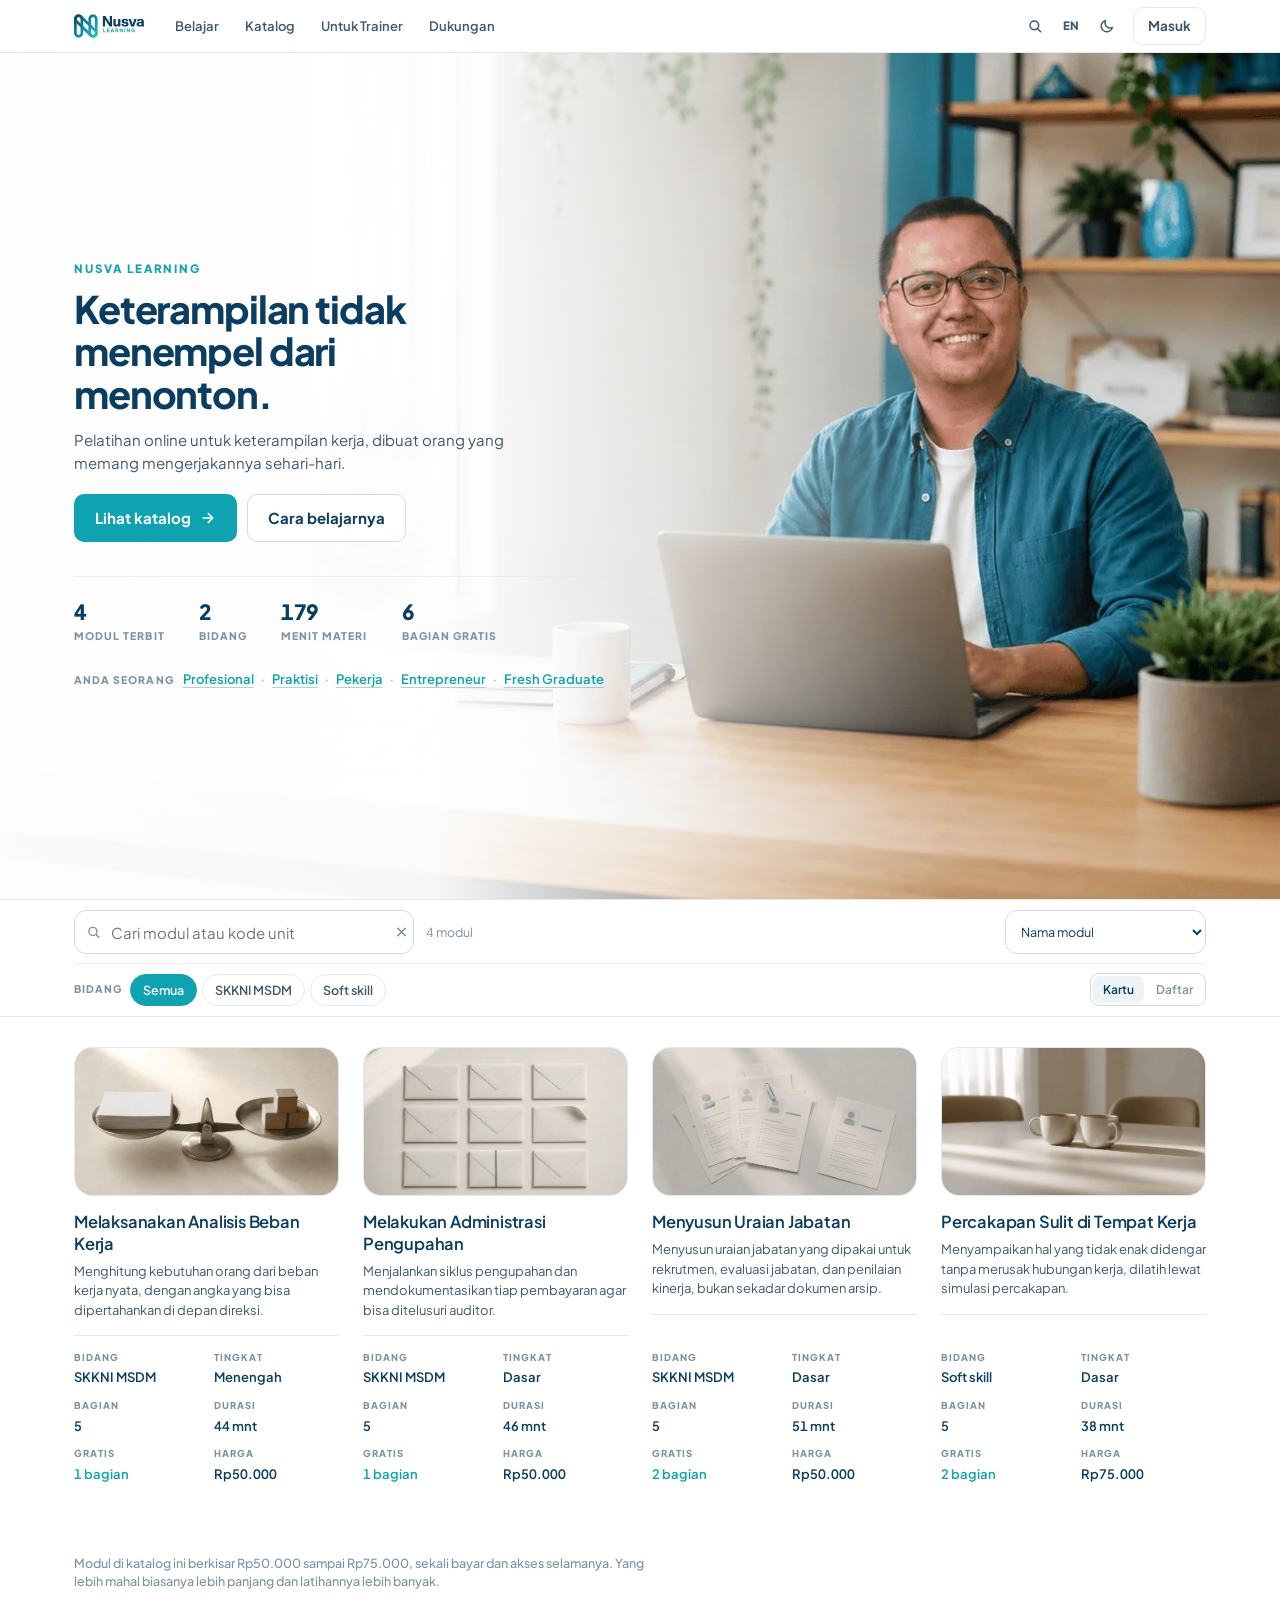
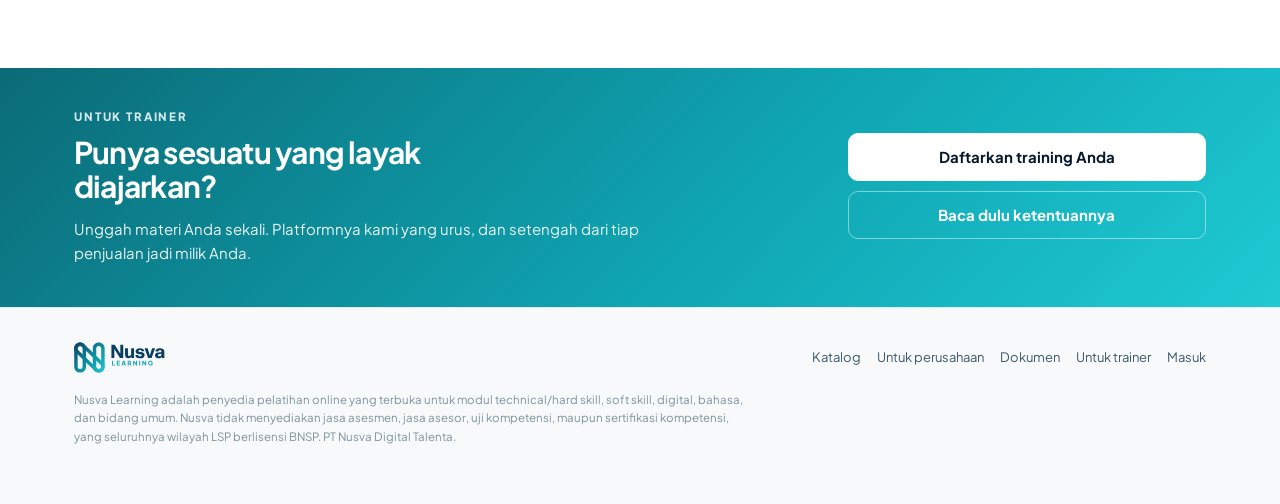
==== commit ca9d2e3e: "Add files via upload" ====
--- a/index.html
+++ b/index.html
@@ -4,7 +4,7 @@
 <meta charset="utf-8">
 <meta name="viewport" content="width=device-width,initial-scale=1,viewport-fit=cover">
 <title>Nusva Learning · Katalog modul keterampilan kerja</title>
-<meta name="description" content="Katalog modul keterampilan kerja berbasis SKKNI dan soft skill. Tiap modul menampilkan bagian, durasi, kriteria, dan bagian mana yang dibuka gratis sebelum dibeli.">
+<meta name="description" content="Katalog pelatihan online: technical dan hard skill, soft skill, digital, bahasa, dan bidang umum. Tiap modul menampilkan bagian, durasi, kriteria, dan bagian mana yang dibuka gratis sebelum dibeli.">
 <meta property="og:title" content="Nusva Learning">
 <meta property="og:description" content="Belajar dengan mengerjakan, bukan menonton.">
 <meta property="og:type" content="website">
@@ -27,14 +27,18 @@
    ============================================================ */
 
 /* ---------- header produk ---------- */
+/* Hero setinggi satu layar penuh dikurangi bar navigasi, supaya bilah kerja katalog jatuh
+   ke layar berikutnya. Layar pertama jadi satu hal utuh: siapa ini, angkanya berapa, dan
+   dari peran mana Anda mau masuk. Bilah kerja muncul saat digulir, yaitu tepat saat orang
+   memang sudah memutuskan mau menjelajah. */
 .hero{position:relative;overflow:hidden;isolation:isolate;border-bottom:1px solid var(--border);
-  display:flex;align-items:center;min-height:352px}
+  display:flex;align-items:center;min-height:calc(100dvh - var(--barnyata, 64px))}
 .hero img.bg{position:absolute;inset:0;width:100%;height:100%;object-fit:cover;object-position:74% 46%;z-index:-2}
 .hero::after{content:"";position:absolute;inset:0;z-index:-1;background:
   linear-gradient(90deg,rgba(255,255,255,.98) 0%,rgba(255,255,255,.96) 34%,rgba(255,255,255,.66) 52%,rgba(255,255,255,.08) 74%,rgba(255,255,255,0) 88%)}
 html[data-theme="dark"] .hero::after{background:
   linear-gradient(90deg,rgba(7,16,24,.98) 0%,rgba(7,16,24,.95) 34%,rgba(7,16,24,.64) 52%,rgba(7,16,24,.1) 74%,rgba(7,16,24,0) 88%)}
-.herotx{width:100%;max-width:var(--wrap);margin:0 auto;padding:38px 24px 34px}
+.herotx{width:100%;max-width:var(--wrap);margin:0 auto;padding:44px 24px 44px}
 .hero h1{font-size:clamp(26px,3.2vw,38px);letter-spacing:-.03em;line-height:1.12;margin:9px 0 0;max-width:15ch}
 .hero .sub{font-size:15px;line-height:1.55;margin:12px 0 0;max-width:44ch;color:var(--ink-2)}
 .cta{display:flex;gap:10px;flex-wrap:wrap;margin-top:20px}
@@ -49,7 +53,7 @@
 @media (max-width:560px){ .herotx{padding:22px 18px 26px} }
 
 /* ---------- baris fakta: angka hidup, dihitung dari katalog ---------- */
-.fakta{display:flex;gap:30px;flex-wrap:wrap;margin-top:22px;padding-top:18px;
+.fakta{display:flex;gap:34px;flex-wrap:wrap;margin-top:34px;padding-top:24px;
   border-top:1px solid color-mix(in srgb,var(--border) 70%,transparent);max-width:min(100%,560px)}
 .fakta div{min-width:0}
 .fakta b{display:block;font-size:21px;font-weight:800;letter-spacing:-.02em;line-height:1;
@@ -58,7 +62,7 @@
   color:var(--ink-3);margin-top:6px}
 
 /* ---------- pintasan jabatan ---------- */
-.jabatan{font-size:13px;color:var(--ink-2);margin:16px 0 0;line-height:1.9;max-width:min(100%,690px)}
+.jabatan{font-size:13px;color:var(--ink-2);margin:22px 0 0;line-height:1.9;max-width:min(100%,690px)}
 .jabatan .lb{font-size:10.5px;font-weight:800;letter-spacing:.1em;text-transform:uppercase;
   color:var(--ink-3);margin-right:9px}
 .jabatan button{border:0;background:transparent;padding:0;font-size:13px;font-weight:var(--w-body-strong);
@@ -206,7 +210,7 @@
   <div class="herotx">
       <span class="eyebrow" id="hEyebrow" data-en="Nusva Learning">Nusva Learning</span>
       <h1 id="hJudul" data-en="You do not learn a skill by watching one.">Keterampilan tidak menempel dari menonton.</h1>
-      <p class="sub" id="hSub" data-en="Read four minutes, then do the work. Every submission is checked criterion by criterion, and what you got wrong comes back the next morning.">Baca empat menit, lalu kerjakan. Tiap karya diperiksa kriteria demi kriteria, dan yang belum tepat datang lagi besok pagi.</p>
+      <p class="sub" id="hSub" data-en="Online training for work skills, made by people who do the work every day.">Pelatihan online untuk keterampilan kerja, dibuat orang yang memang mengerjakannya sehari-hari.</p>
       <div class="cta" id="hCta">
         <a class="btn btn-primary" href="#katalog">
           <span data-en="Browse the catalogue">Lihat katalog</span>
@@ -271,7 +275,7 @@
     <div>
       <span class="eyebrow" data-en="For trainers">Untuk trainer</span>
       <h2 data-en="Have something worth teaching?">Punya sesuatu yang layak diajarkan?</h2>
-      <p data-en="Upload your material once. The exercises, the marking, and the daily reminders are ours to handle, and you keep 50% of every sale.">Unggah materi Anda sekali. Latihannya, penilaiannya, dan pengingat hariannya kami yang urus, dan Anda memegang 50% dari tiap penjualan.</p>
+      <p data-en="Upload your material once. We handle the platform, and you keep half of every sale.">Unggah materi Anda sekali. Platformnya kami yang urus, dan setengah dari tiap penjualan jadi milik Anda.</p>
     </div>
     <div class="cta">
       <a class="btn btn-secondary" href="masuk.html?peran=trainer&amp;next=trainer/modul.html" data-en="Register your training">Daftarkan training Anda</a>
@@ -296,7 +300,7 @@
       <a href="trainer.html" data-en="For trainers">Untuk trainer</a>
       <a href="masuk.html" data-en="Sign in">Masuk</a>
     </div>
-    <p class="legal" data-en="Nusva Learning is a training provider using SKKNI as a curriculum framework for its curated tracks, and is also open to soft skill, digital, language, and general modules with no SKKNI obligation. Nusva does not provide assessment services, assessors, competency testing, or competency certification, all of which belong to BNSP licensed LSPs. Nusva is not affiliated with any LSP or with BNSP, and claims no Kemnaker endorsement. Documents issued by Nusva are a Training Completion Certificate and an Evidence Portfolio, both carrying a permanent disclaimer. PT Nusva Digital Talenta.">Nusva Learning adalah penyedia pelatihan yang memakai SKKNI sebagai kerangka kurikulum untuk track kurasinya, dan juga terbuka untuk modul soft skill, digital, bahasa, dan bidang umum tanpa kewajiban SKKNI. Nusva tidak menyediakan jasa asesmen, jasa asesor, uji kompetensi, maupun sertifikasi kompetensi, yang seluruhnya wilayah LSP berlisensi BNSP. Nusva tidak berafiliasi dengan LSP maupun BNSP, dan tidak mengklaim endorsement Kemnaker. Dokumen yang diterbitkan Nusva adalah Sertifikat Penyelesaian Pelatihan dan Paket Bukti Karya, keduanya memuat disclaimer permanen. PT Nusva Digital Talenta.</p>
+    <p class="legal" data-en="Nusva Learning is an online training provider open to technical and hard skill, soft skill, digital, language, and general modules. Nusva does not provide assessment services, assessors, competency testing, or competency certification, all of which belong to BNSP licensed LSPs. PT Nusva Digital Talenta.">Nusva Learning adalah penyedia pelatihan online yang terbuka untuk modul technical/hard skill, soft skill, digital, bahasa, dan bidang umum. Nusva tidak menyediakan jasa asesmen, jasa asesor, uji kompetensi, maupun sertifikasi kompetensi, yang seluruhnya wilayah LSP berlisensi BNSP. PT Nusva Digital Talenta.</p>
   </div>
 </footer>
 
@@ -310,6 +314,18 @@
 pasangAkun(document.getElementById('aakun'));
 
 const $ = id => document.getElementById(id);
+
+/* Token --nav bernilai 64px, tetapi bar navigasi ini benar-benar setinggi 53px, dan di layar
+   sempit ia melipat jadi dua baris. Selisih sebelas piksel itu cukup untuk menyisakan garis
+   bilah kerja mengintip di bawah layar, yang terbaca sebagai cacat, bukan sebagai isyarat.
+   Jadi tingginya diukur, bukan ditebak, dan diukur ulang tiap kali jendelanya berubah. */
+function ukurBar(){
+  const b = $('nav');
+  if(b) document.documentElement.style.setProperty('--barnyata', b.offsetHeight + 'px');
+}
+ukurBar();
+addEventListener('resize', ukurBar);
+if(window.ResizeObserver) new ResizeObserver(ukurBar).observe($('nav'));
 
 /* ---------- baris fakta ----------
    Seluruhnya dihitung dari katalog yang berlaku, jadi tidak ada angka mati yang
@@ -371,7 +387,7 @@
    tercepat mengunci produk umum ke dalam satu industri.
    ============================================================ */
 const AMBANG_CHIP   = 7;    /* di atas ini chip berganti jadi dropdown */
-const AMBANG_PERAN  = 6;    /* di atas ini pintasan peran turun ke bilah kerja */
+const AMBANG_PERAN  = 7;    /* di atas ini pintasan peran turun ke bilah kerja */
 const AMBANG_DAFTAR = 12;   /* di atas ini kisi kartu berganti jadi daftar */
 const SEKALI        = 24;   /* jumlah yang digambar per tahap */
 
@@ -383,7 +399,16 @@
   return [...n.entries()].sort((a,b) => b[1] - a[1] || a[0].localeCompare(b[0], 'id')).map(x => x[0]);
 };
 const BIDANG = () => hitung(m => m.bidang);
-const PERAN  = () => hitung(m => m.jabatan);
+/* Urutannya sengaja mengikuti daftar baku di bawah, bukan jumlah modul, karena orang mencari
+   dirinya di sebuah daftar yang urutannya tetap. Yang belum punya satu modul pun TIDAK
+   ditampilkan, supaya tidak ada pintasan yang menjanjikan nol hasil. */
+const URUT_PESERTA = ['Profesional','Praktisi','Pekerja','Entrepreneur','Dosen','Mahasiswa/i','Fresh Graduate'];
+const PERAN = () => {
+  const ada = new Set(hitung(m => m.untuk));
+  const baku = URUT_PESERTA.filter(x => ada.has(x));
+  const lain = [...ada].filter(x => !URUT_PESERTA.includes(x));   /* nilai baru dari Supabase */
+  return baku.concat(lain);
+};
 
 function grup(boxId, label, nilai, aktif, pilih){
   const box = $(boxId);
@@ -418,7 +443,7 @@
   const peran = PERAN();
   $('fPeran').hidden = peran.length <= AMBANG_PERAN;
   if(peran.length > AMBANG_PERAN)
-    grup('fPeran', T('Peran','Role'), peran, sJabatan, v => sJabatan = v);
+    grup('fPeran', T('Peserta','Learner'), peran, sJabatan, v => sJabatan = v);
 }
 
 /* Pintasan peran di hero. Bentuknya tautan teks, bukan chip, karena ia bukan saringan ketiga
@@ -432,7 +457,7 @@
   if(!daftar.length || daftar.length > AMBANG_PERAN){ box.hidden = true; box.innerHTML = ''; return; }
   box.hidden = false;
   box.innerHTML = '<span class="lb"></span>';
-  box.querySelector('.lb').textContent = T('Mulai dari peran Anda','Start from your role');
+  box.querySelector('.lb').textContent = T('Anda seorang','You are a');
   const tambah = (label, nilai) => {
     if(box.children.length > 1){
       const s = document.createElement('span'); s.className = 'pisah'; s.textContent = '·';
@@ -451,9 +476,9 @@
 
 function cocok(m){
   if(sBidang  !== 'semua' && m.bidang !== sBidang) return false;
-  if(sJabatan !== 'semua' && !(m.jabatan || []).includes(sJabatan)) return false;
+  if(sJabatan !== 'semua' && !(m.untuk || []).includes(sJabatan)) return false;
   if(!kata) return true;
-  const heap = [m.judul, m.pendek, m.ringkas, m.bidang, m.tingkat, m.kode, m.trainer,
+  const heap = [m.judul, m.pendek, m.ringkas, m.bidang, m.tingkat, m.kode, m.trainer, ...(m.untuk||[]),
                 ...m.bagian.map(b => b.judul)].map(normal).join(' ');
   return kata.split(/\s+/).filter(Boolean).every(k => heap.includes(k));
 }
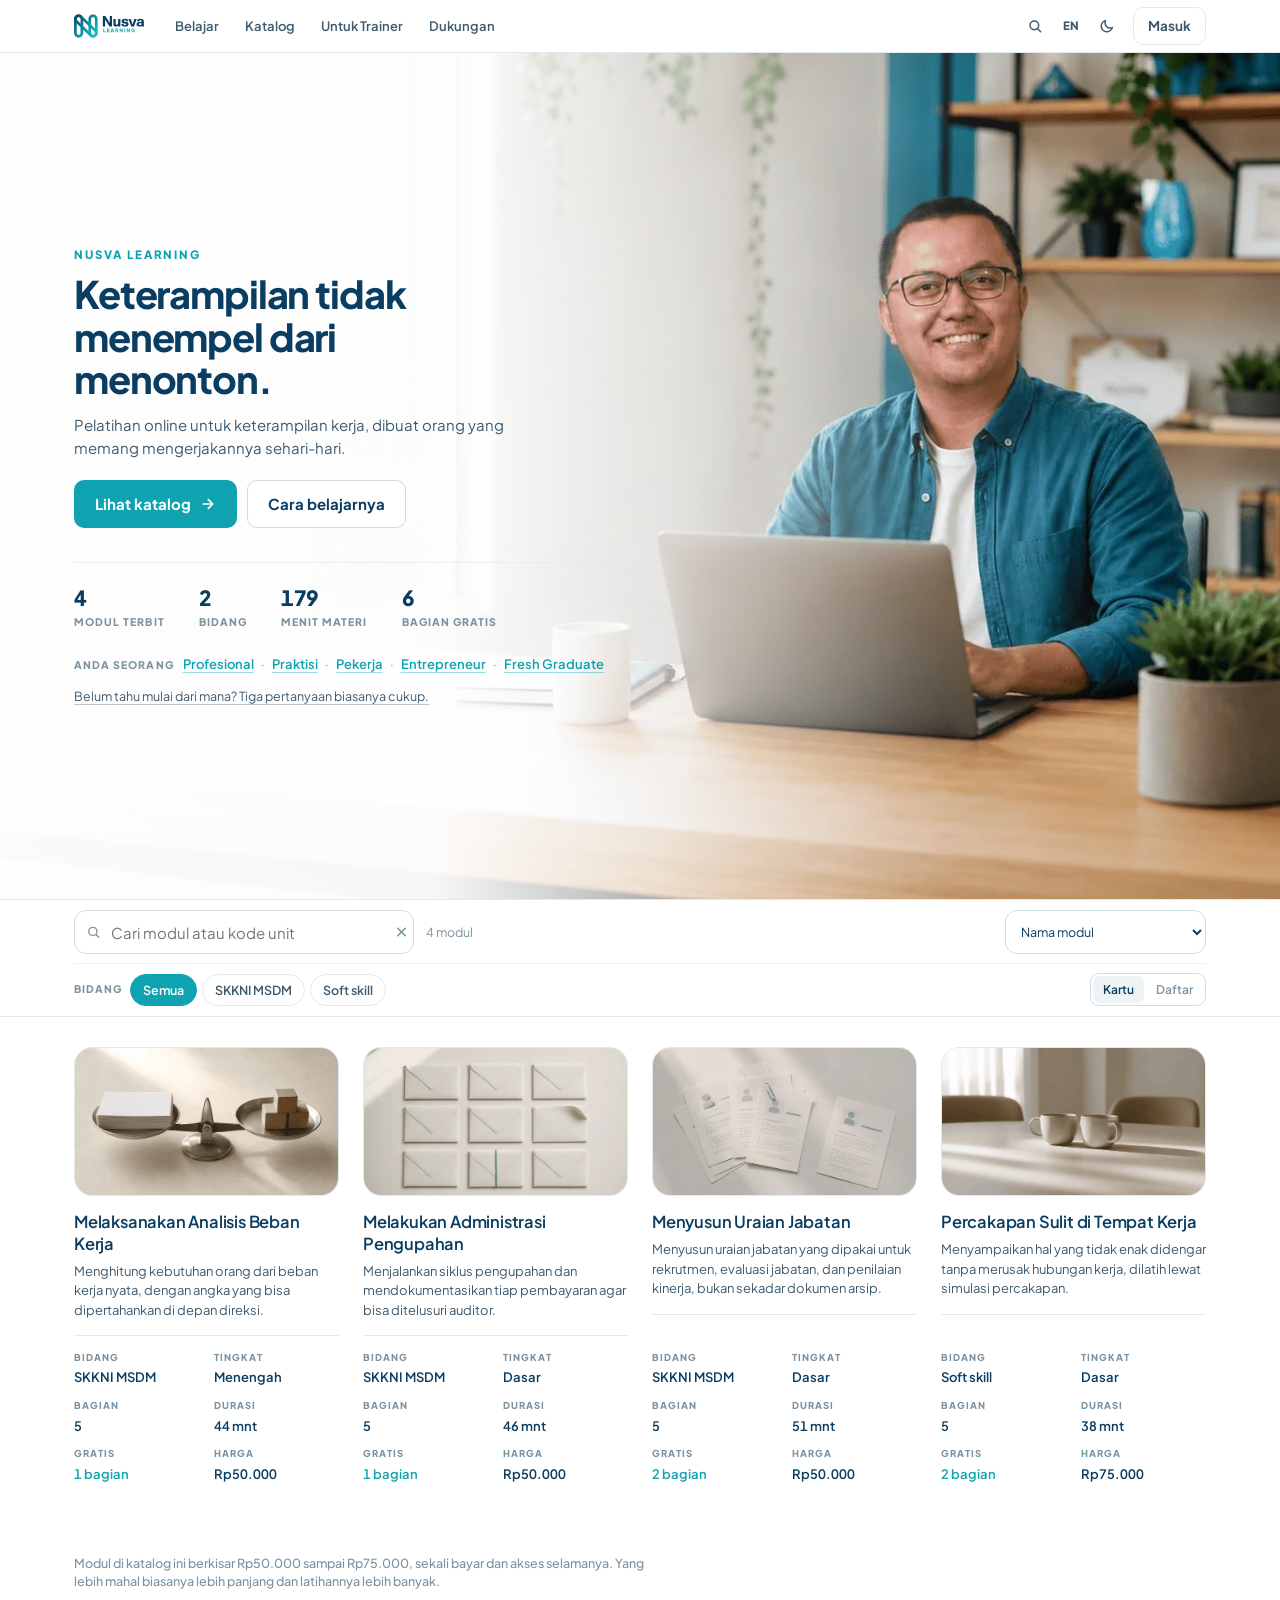
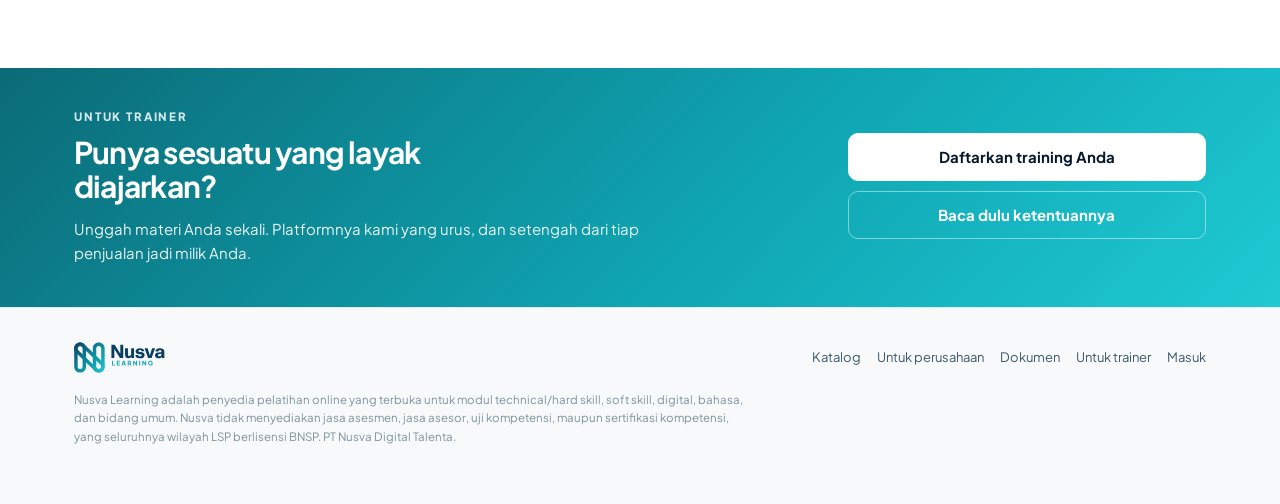
==== commit d44aa668: "Add files via upload" ====
--- a/index.html
+++ b/index.html
@@ -70,6 +70,14 @@
   text-decoration-color:color-mix(in srgb,var(--accent) 40%,transparent)}
 .jabatan button:hover{text-decoration-color:var(--accent)}
 .jabatan .pisah{color:var(--ink-3);margin:0 7px}
+
+/* Jalan masuk kedua untuk orang yang belum punya kata kunci apa pun di kepalanya.
+   Sengaja satu baris teks kecil di bawah pintasan peran, bukan tombol ketiga, supaya
+   tidak ikut bersaing dengan dua tombol yang sudah ada di hero. */
+.panduanjalan{font-size:12.5px;margin:9px 0 0}
+.panduanjalan a{color:var(--ink-2);text-decoration:underline;text-underline-offset:3px;
+  text-decoration-color:color-mix(in srgb,var(--ink-2) 35%,transparent)}
+.panduanjalan a:hover{color:var(--accent);text-decoration-color:var(--accent)}
 
 /* ---------- bilah kerja katalog ---------- */
 .kerja{position:sticky;top:var(--nav);z-index:30;border-bottom:1px solid var(--border);
@@ -191,11 +199,6 @@
 .pita .btn-quiet{border-color:rgba(255,255,255,.45);color:#fff}
 .pita .cta{margin-top:0;flex-direction:column;align-items:stretch}
 
-.akun{display:flex;gap:9px;align-items:center;font-size:13px;color:var(--ink-2)}
-.akun .ini{width:30px;height:30px;border-radius:50%;background:var(--surface-3);color:var(--ink-2);
-  display:grid;place-items:center;font-size:11.5px;font-weight:800;flex:none}
-.akun .nm{max-width:22ch;overflow:hidden;text-overflow:ellipsis;white-space:nowrap;font-weight:var(--w-body-strong)}
-@media (max-width:640px){ .akun .nm{display:none} }
 </style>
 </head>
 <body>
@@ -223,6 +226,7 @@
            bukan chip, supaya terbaca sebagai pintasan dan tidak menambah satu lagi permukaan
            kendali di halaman yang kendalinya justru sedang dikurangi. -->
       <p class="jabatan" id="jabatan"></p>
+      <p class="panduanjalan"><a href="belajar.html#panduan" data-en="Not sure where to start? Three questions is usually enough.">Belum tahu mulai dari mana? Tiga pertanyaan biasanya cukup.</a></p>
   </div>
 </section>
 
--- a/assets/nusva.css
+++ b/assets/nusva.css
@@ -250,6 +250,19 @@
 .asoonl{font-style:normal;font-size:10px;font-weight:800;letter-spacing:.08em;text-transform:uppercase;
   background:var(--surface-3);color:var(--ink-3);border-radius:5px;padding:2px 6px;flex:none}
 .atirai{position:fixed;inset:0;z-index:45;background:rgba(5,25,43,.22)}
+
+/* Kotak akun di bar navigasi. Dulu gayanya ditulis ulang di tiap halaman, jadi halaman yang
+   lupa menyalinnya menampilkan avatar, nama, dan tombol Keluar tanpa gaya apa pun, melimpah
+   keluar dari bar setinggi 53 piksel. Sekarang ia tinggal satu tempat, bersama komponen
+   bar-nya sendiri, sehingga halaman baru mustahil melupakannya. */
+.aakun .akun{display:flex;gap:9px;align-items:center;font-size:13px;color:var(--ink-2);
+  min-width:0;flex-wrap:nowrap;line-height:1}
+.aakun .akun .ini{width:28px;height:28px;border-radius:50%;background:var(--surface-3);color:var(--ink-2);
+  display:grid;place-items:center;font-size:11px;font-weight:800;flex:none}
+.aakun .akun .nm{max-width:18ch;overflow:hidden;text-overflow:ellipsis;white-space:nowrap;
+  font-weight:var(--w-body-strong);color:var(--ink-2)}
+.aakun .akun .chip{min-height:28px;padding:4px 11px;font-size:12px;flex:none}
+@media (max-width:820px){ .aakun .akun .nm{display:none} }
 html.anav-buka .anav{background:var(--surface);backdrop-filter:none}
 
 /* rail thumbnail */
